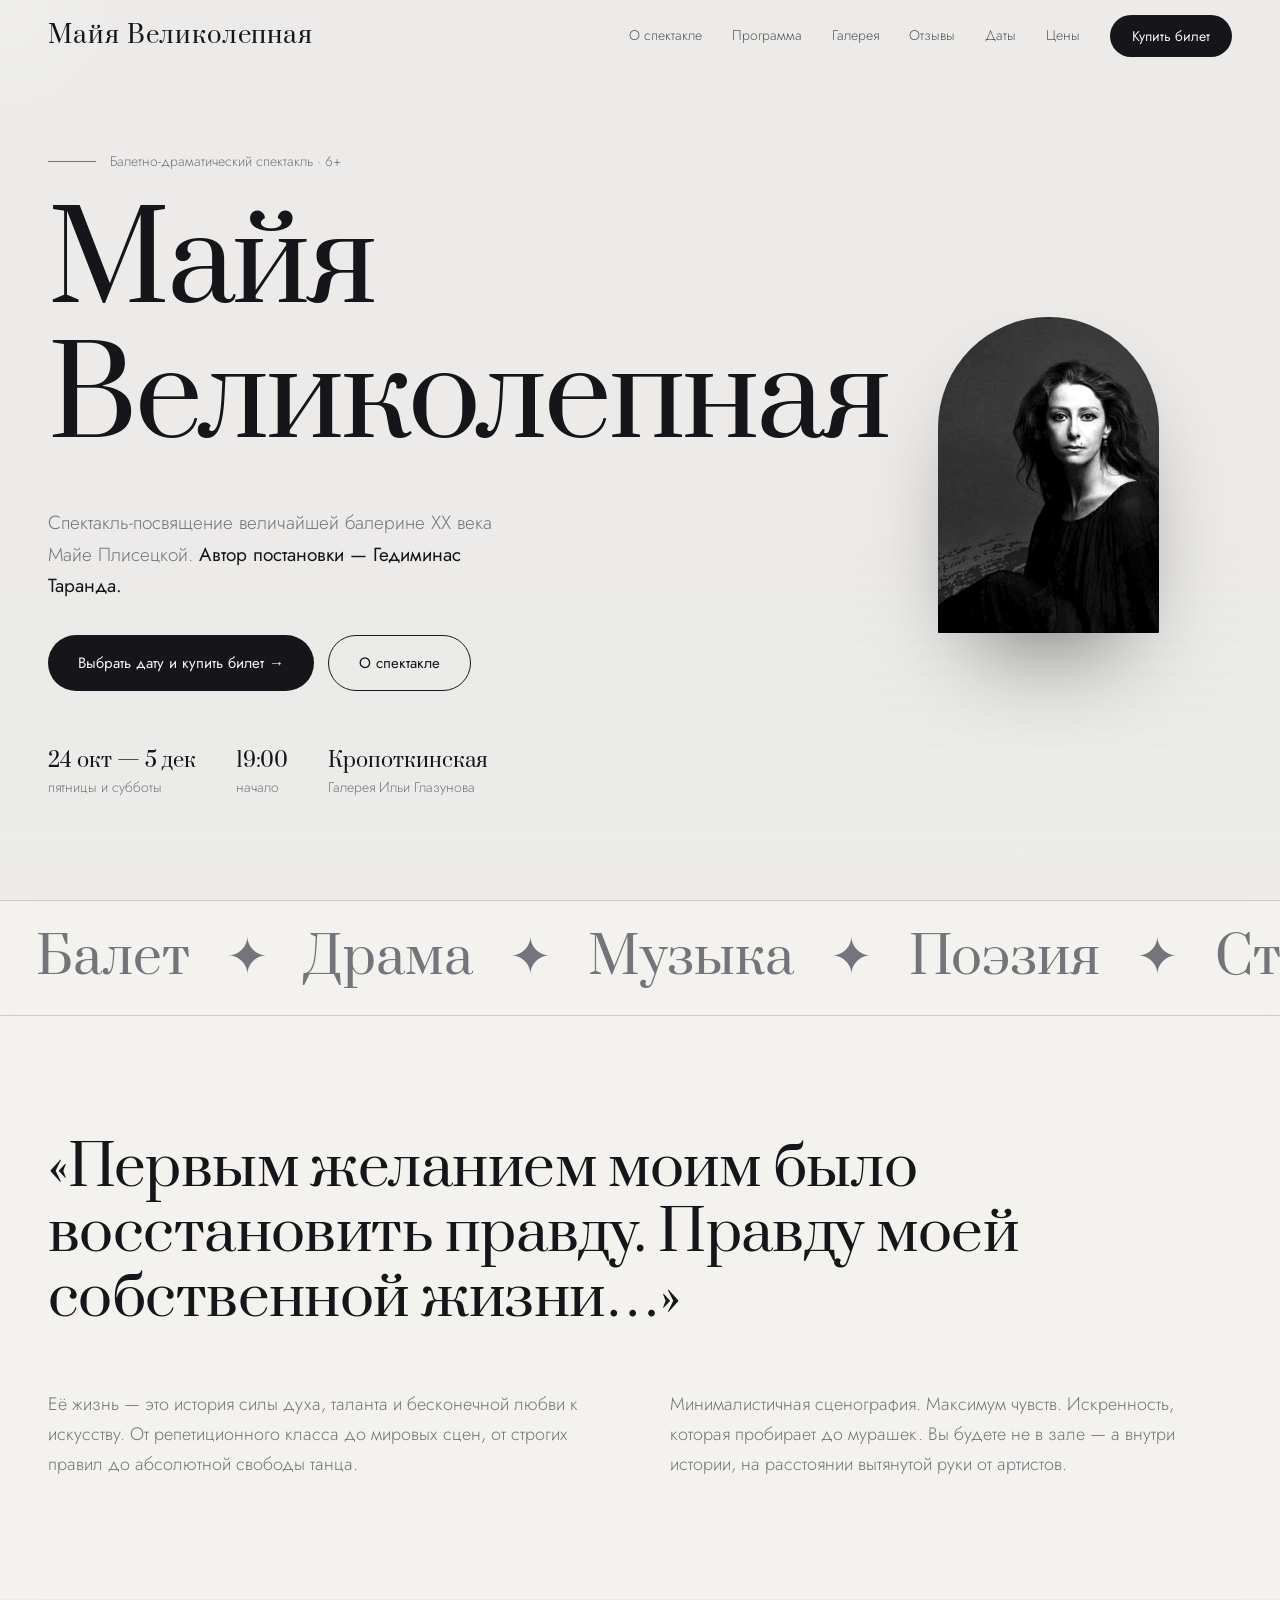
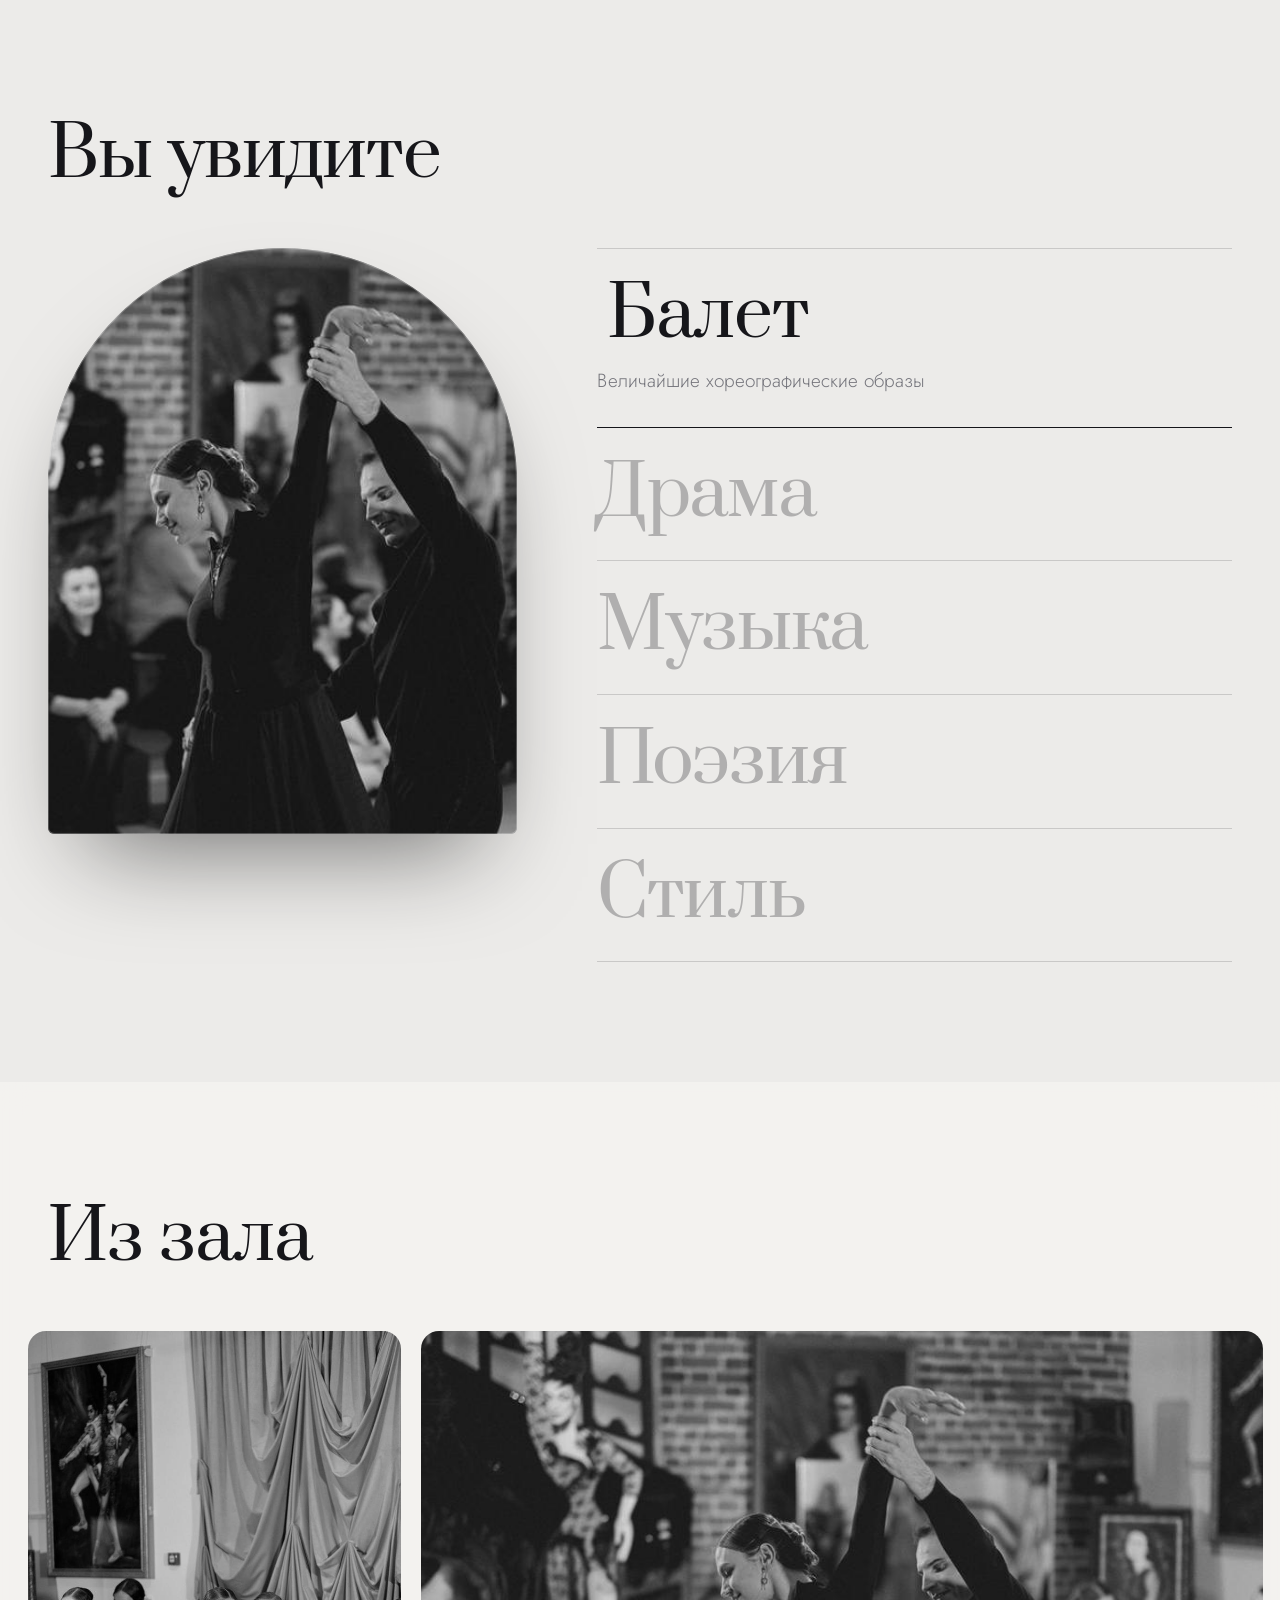
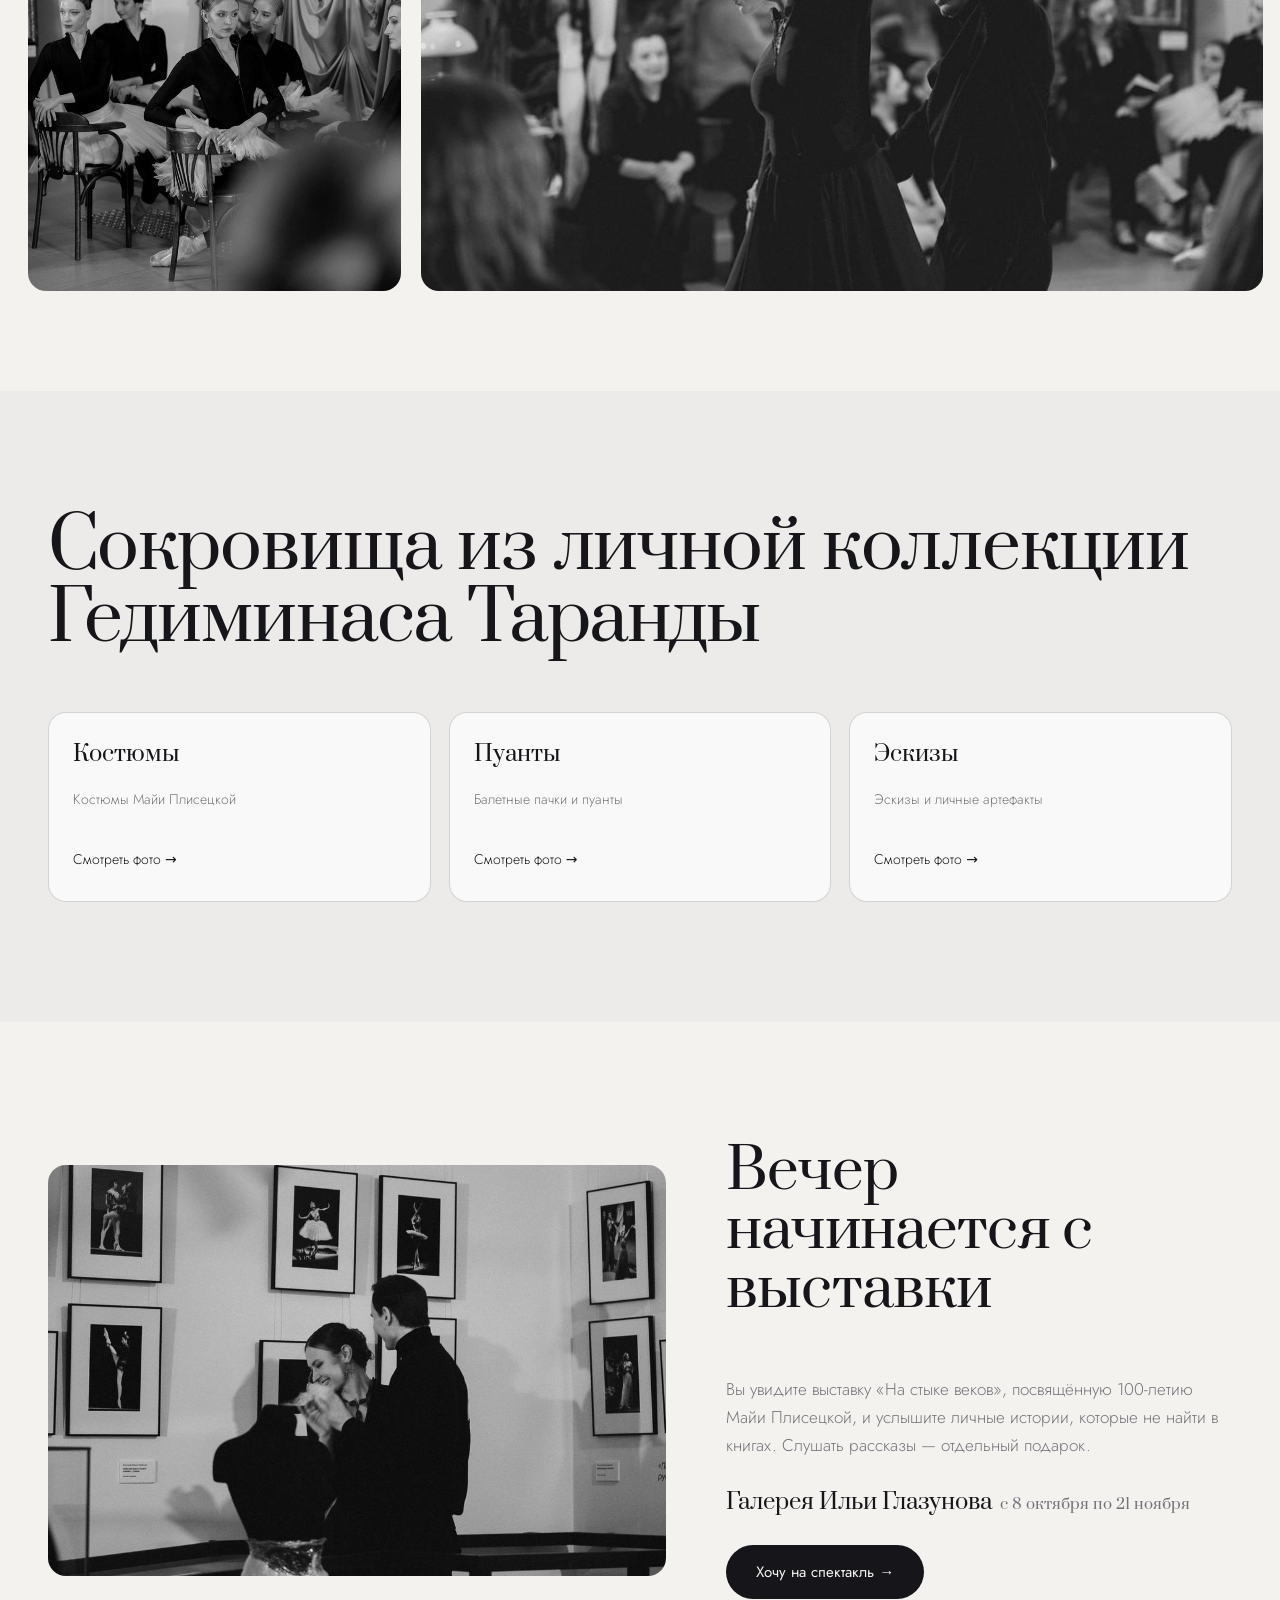
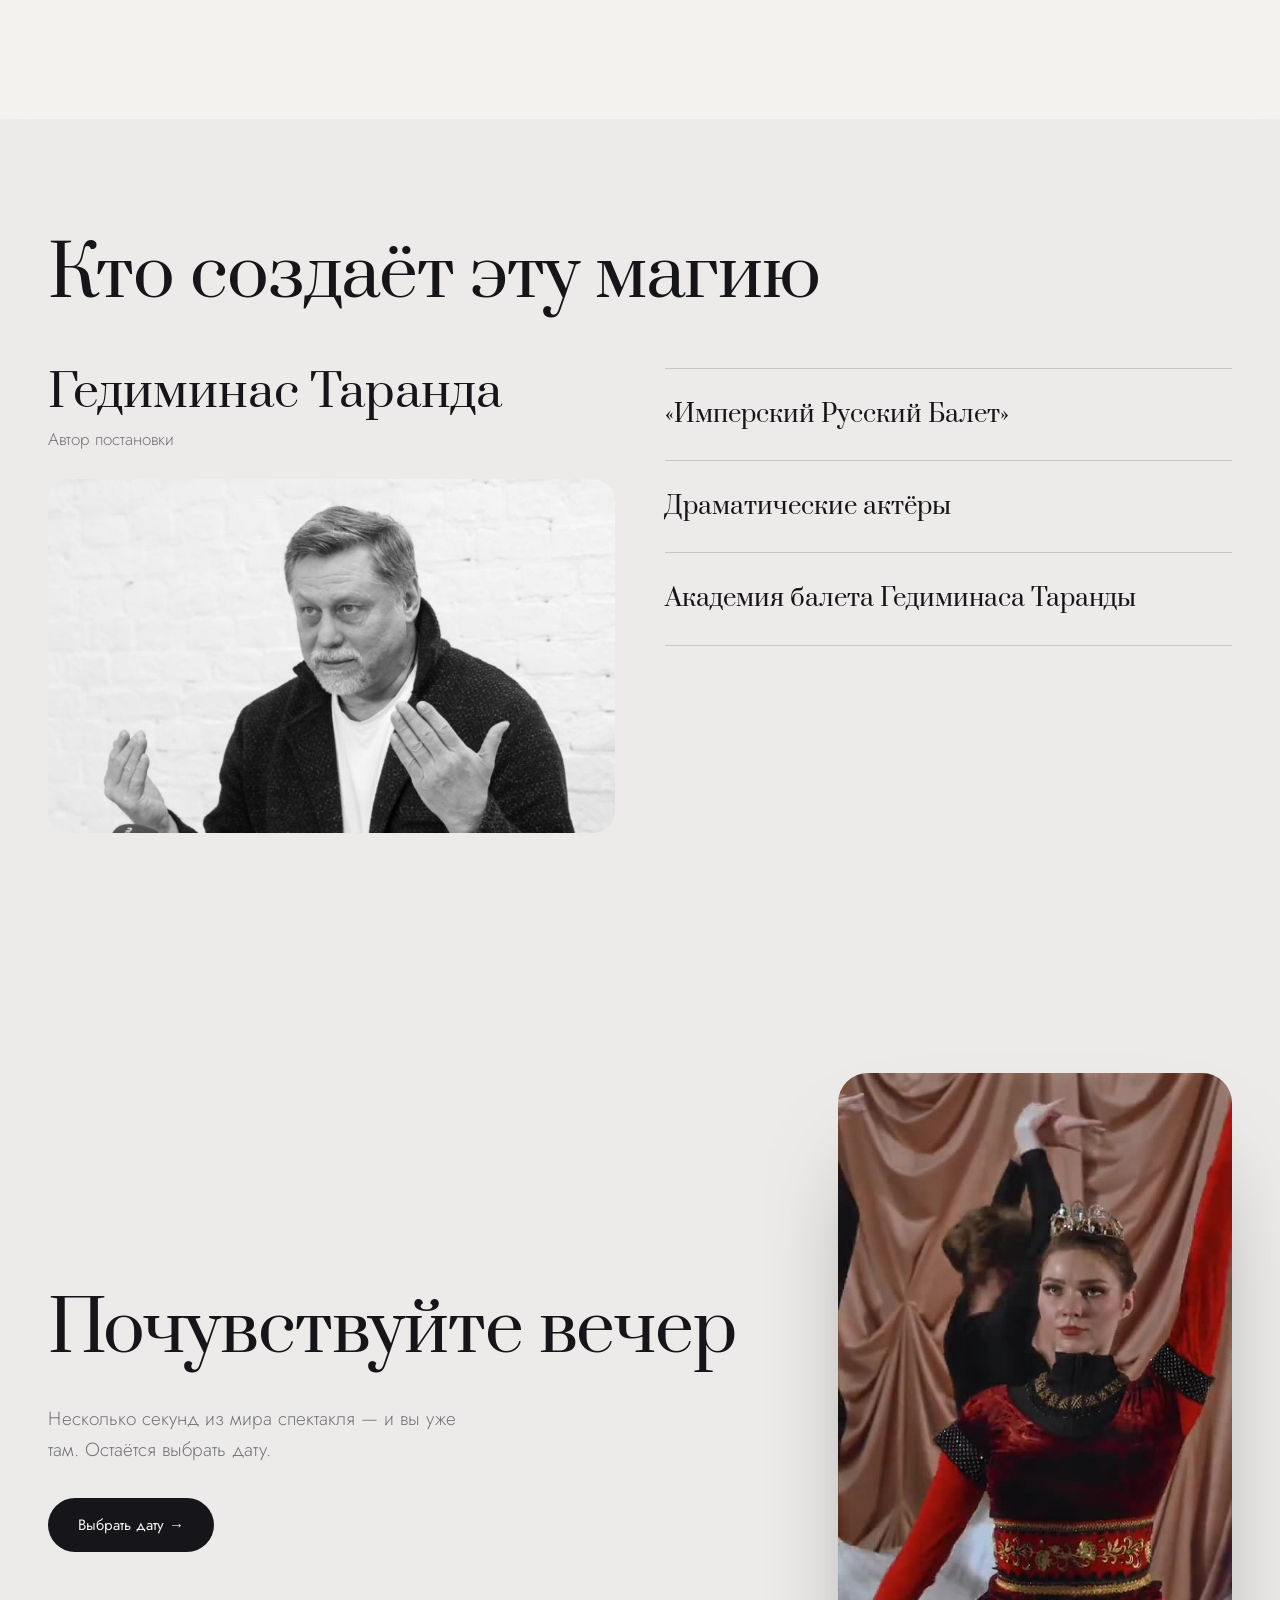
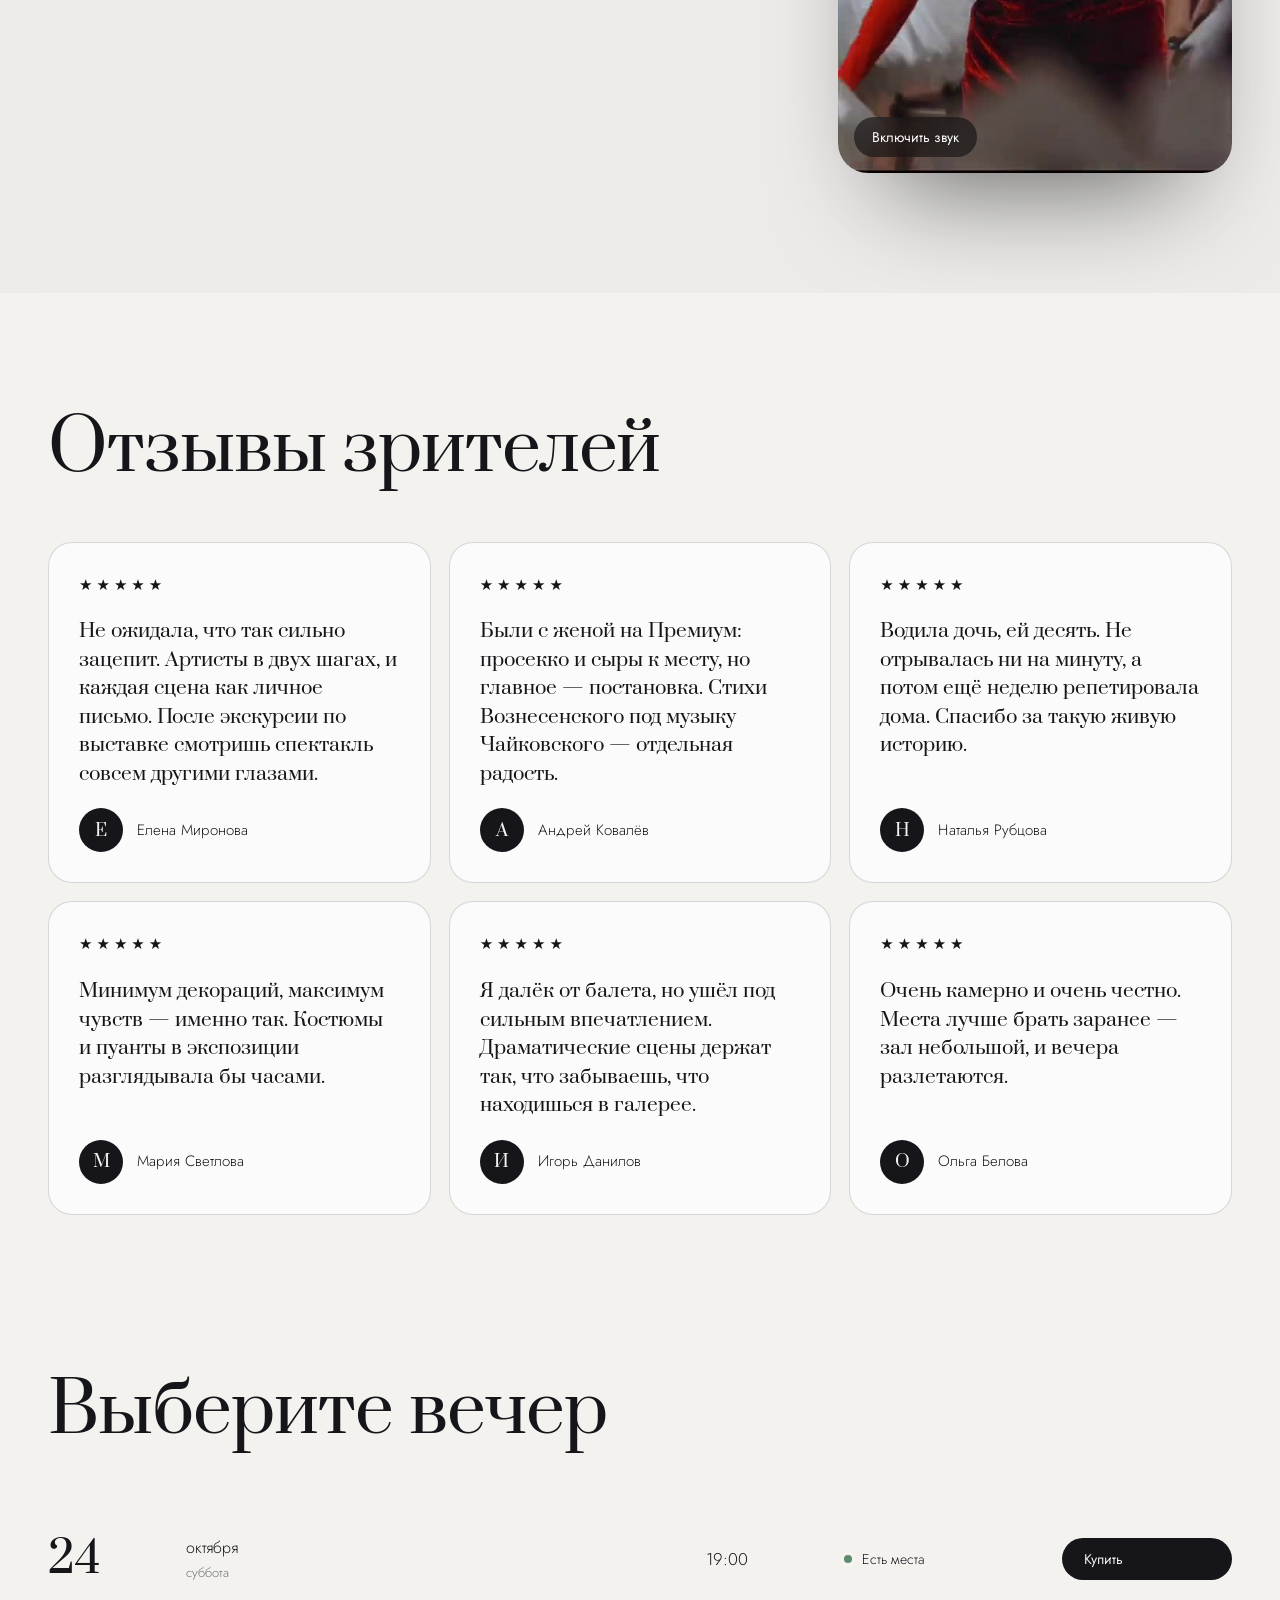
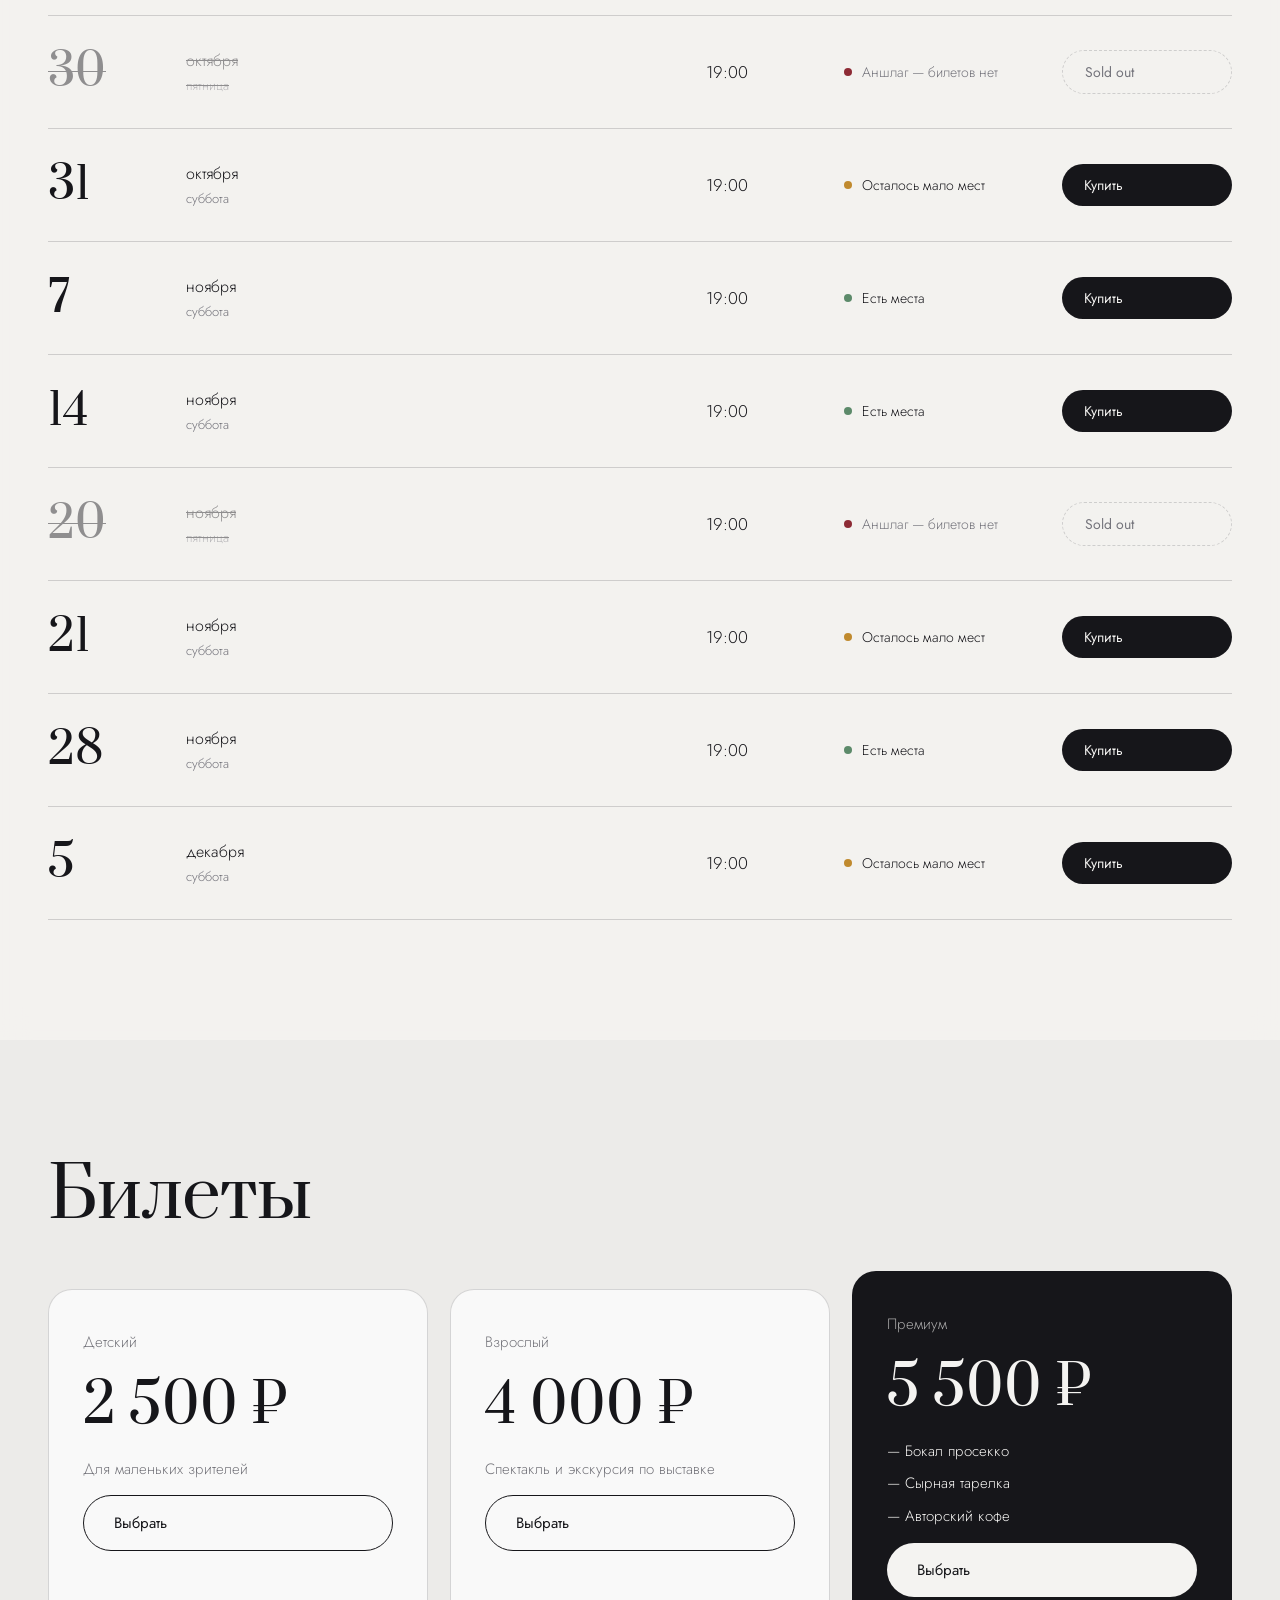
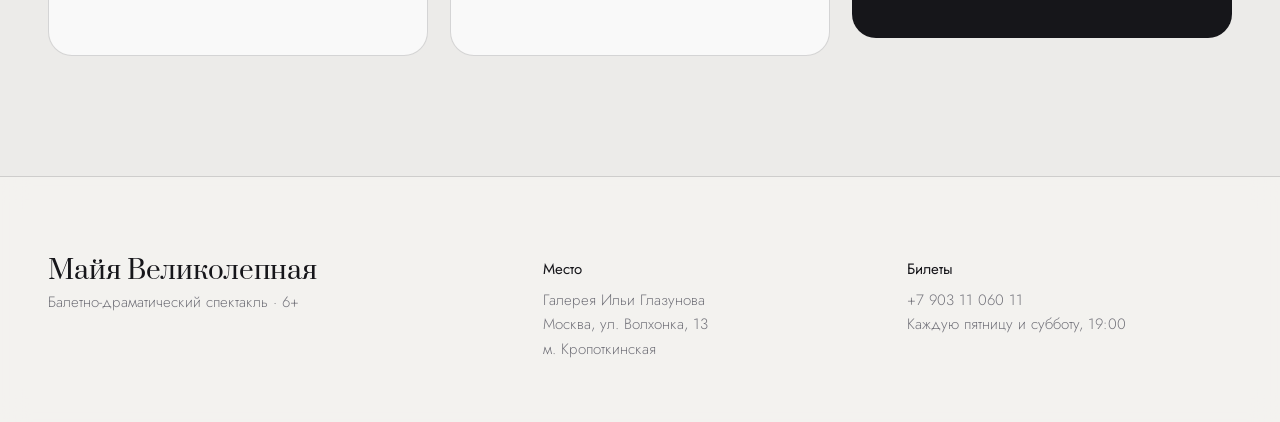
==== index.html @ 027db026 "Initial commit: Maya site Co-Authored-By: Claude Sonnet 5.5 <noreply@anthropic.com> Claude-Session: " ====
<!DOCTYPE html>
<html lang="ru"><head><meta charset="utf-8">
<meta name="viewport" content="width=device-width, initial-scale=1, viewport-fit=cover">
<meta name="description" content="Спектакль-посвящение Майе Плисецкой. Автор постановки Гедиминас Таранда. Галерея Ильи Глазунова, Волхонка, 13. Билеты от 2500 ₽.">
<meta property="og:title" content="Майя Великолепная — балетно-драматический спектакль в Москве">
<meta property="og:description" content="Спектакль-посвящение Майе Плисецкой. Галерея Ильи Глазунова. Билеты от 2500 ₽.">
<meta property="og:type" content="website">
<title>Майя Великолепная — балетно-драматический спектакль</title>
<link rel="preconnect" href="https://fonts.googleapis.com"><link rel="preconnect" href="https://fonts.gstatic.com" crossorigin>
<link href="https://fonts.googleapis.com/css2?family=Prata&family=Jost:wght@300;400;500&display=swap" rel="stylesheet">
<style>
:root{--bg:#ecebe9;--pane:rgba(244,243,241,.82);--ink:#16161a;--mut:#74747b;--line:rgba(22,22,26,.16);--card:rgba(255,255,255,.7);--inv:#16161a;--invt:#f4f3f1;--red:#8d2b35;box-sizing:border-box;padding-top:env(safe-area-inset-top,0px);padding-bottom:env(safe-area-inset-bottom,0px)}
@media(prefers-color-scheme:dark){:root:not([data-theme="light"]){--bg:#1a1a1d;--pane:rgba(28,28,31,.82);--ink:#efeeec;--mut:#9a9aa2;--line:rgba(239,238,236,.18);--card:rgba(255,255,255,.05);--inv:#efeeec;--invt:#16161a}}
:root[data-theme="dark"]{--bg:#1a1a1d;--pane:rgba(28,28,31,.82);--ink:#efeeec;--mut:#9a9aa2;--line:rgba(239,238,236,.18);--card:rgba(255,255,255,.05);--inv:#efeeec;--invt:#16161a}
html{scroll-behavior:smooth;scroll-padding-top:calc(72px + env(safe-area-inset-top,0px));background:var(--bg)}
*{box-sizing:border-box;margin:0}
body{background:transparent;color:var(--ink);font:300 17px/1.65 Jost,system-ui,sans-serif;overflow-x:hidden;-webkit-font-smoothing:antialiased}
h1,h2,h3,.serif{font-family:Prata,Georgia,serif;font-weight:400;line-height:1.05}
img{display:block;max-width:100%}
#bg{position:absolute;inset:0;width:100%;height:100%;object-fit:cover;z-index:-1;filter:grayscale(1) contrast(.9);opacity:.3}
#hero:after{content:"";position:absolute;inset:0;z-index:-1;background:linear-gradient(to bottom,transparent 60%,var(--bg))}
.treas .ph{cursor:pointer;transition:.4s}.treas .ph:hover{background:var(--inv);color:var(--invt);transform:translateY(-6px)}.treas .ph:hover p,.treas .ph:hover span{color:inherit}.treas .ph span{font-size:14px;color:var(--ink);margin-top:14px;display:block}
#lb{position:fixed;inset:0;z-index:120;display:none;align-items:center;justify-content:center;background:rgba(10,10,12,.82);backdrop-filter:blur(12px);-webkit-backdrop-filter:blur(12px);padding:20px;cursor:zoom-out}#lb.on{display:flex}#lb img{max-height:90vh;max-width:100%;border-radius:16px;animation:pop .5s cubic-bezier(.2,.9,.2,1)}
.team{display:grid;grid-template-columns:1fr 1fr;gap:50px;align-items:start}
.gm .n{font:400 clamp(30px,3.6vw,50px)/1.1 Prata,serif;display:block;margin-bottom:6px}.gm .r{color:var(--mut)}.gm img{width:100%;border-radius:22px;filter:grayscale(1);margin-top:26px;aspect-ratio:16/10;object-fit:cover}
.lst div{padding:30px 0;border-bottom:1px solid var(--line);font:400 24px/1.3 Prata,serif}.lst div:first-child{border-top:1px solid var(--line)}
.rvs{display:grid;grid-template-columns:repeat(3,1fr);gap:18px}
.rw{border:1px solid var(--line);border-radius:24px;padding:30px;background:var(--card);display:flex;flex-direction:column;gap:20px}
.rw .s{letter-spacing:4px;font-size:15px}.rw p{font:400 19px/1.5 Prata,serif}
.who{display:flex;gap:14px;align-items:center;margin-top:auto;font-size:15px}.who i{width:44px;height:44px;border-radius:50%;background:var(--inv);color:var(--invt);display:grid;place-items:center;font:400 17px Prata,serif;font-style:normal}.who small{display:block;color:var(--mut);font-size:13px}
.see{display:grid;grid-template-columns:.85fr 1.15fr;gap:80px;align-items:start}
.sp{position:sticky;top:110px}
.sa{position:relative;aspect-ratio:4/5;border-radius:999px 999px 26px 26px;overflow:hidden;box-shadow:0 50px 100px -40px rgba(0,0,0,.55)}
.sa:after{content:"";position:absolute;inset:0;box-shadow:inset 0 0 0 1px rgba(255,255,255,.25);border-radius:inherit;pointer-events:none}
.sa img{position:absolute;inset:0;width:100%;height:100%;object-fit:cover;filter:grayscale(1) contrast(1.05);opacity:0;transform:scale(1.14);transition:opacity 1.1s,transform 7s cubic-bezier(.2,.6,.2,1)}
.sa img.on{opacity:1;transform:scale(1)}
.act{border-top:1px solid var(--line);padding:30px 0;cursor:pointer;position:relative}.act:last-child{border-bottom:1px solid var(--line)}
.act .h{display:flex;justify-content:space-between;align-items:center;gap:20px}
.act h3{font-size:clamp(40px,5.4vw,80px);letter-spacing:-.02em;opacity:.28;transition:opacity .6s,transform .6s}
.act svg{flex:0 0 auto;width:40px;height:40px;stroke:currentColor;fill:none;stroke-width:1.1;opacity:.28;transition:.6s}
.act p{max-height:0;overflow:hidden;opacity:0;color:var(--mut);font-size:19px;max-width:440px;transition:max-height .7s,opacity .7s,margin .7s}
.act.on h3,.act.on svg{opacity:1}.act.on h3{transform:translateX(10px)}.act.on p{max-height:130px;opacity:1;margin-top:14px}
.act:after{content:"";position:absolute;left:0;bottom:-1px;height:1px;width:0;background:var(--ink)}
.act.on:after{animation:pg 5s linear forwards}@keyframes pg{to{width:100%}}
.vd{display:grid;grid-template-columns:1fr auto;gap:90px;align-items:center}
.vd p{color:var(--mut);font-size:19px;max-width:420px;margin:-20px 0 32px}
.vf{position:relative;height:min(78vh,700px);aspect-ratio:9/16;border-radius:30px;overflow:hidden;box-shadow:0 60px 110px -50px rgba(0,0,0,.6)}
.vf video{width:100%;height:100%;object-fit:cover;display:block}
.snd{position:absolute;left:16px;bottom:16px;border:0;border-radius:99px;padding:10px 18px;background:rgba(15,15,18,.6);color:#fff;font:400 14px Jost,sans-serif;backdrop-filter:blur(10px);-webkit-backdrop-filter:blur(10px);cursor:pointer}
.wrap{max-width:1240px;margin:auto;padding:0 28px}
section{padding:120px 0;position:relative}
.pane{background:var(--pane);backdrop-filter:blur(14px);-webkit-backdrop-filter:blur(14px)}
header{position:fixed;top:env(safe-area-inset-top,0px);left:0;right:0;z-index:50;transition:.4s}
header.s{background:var(--pane);backdrop-filter:blur(16px);-webkit-backdrop-filter:blur(16px);border-bottom:1px solid var(--line)}
header .wrap{display:flex;align-items:center;justify-content:space-between;height:72px}
.logo{white-space:nowrap;font-family:Prata,serif;font-size:24px;letter-spacing:.04em;text-decoration:none;color:var(--ink)}
nav{display:flex;gap:30px;align-items:center}nav a{color:var(--ink);text-decoration:none;font-size:14px;opacity:.7;transition:.3s}nav a:hover{opacity:1}
.btn{display:inline-flex;align-items:center;gap:12px;background:var(--inv);color:var(--invt);border:0;border-radius:99px;padding:16px 30px;font:400 15px Jost,sans-serif;cursor:pointer;text-decoration:none;transition:transform .25s,box-shadow .25s;position:relative;overflow:hidden}
.btn:hover{box-shadow:0 14px 40px -12px rgba(0,0,0,.5)}
.btn.o{background:transparent;color:var(--ink);border:1px solid var(--ink)}
.btn.sm{padding:11px 22px;font-size:14px}
.btn[disabled]{background:transparent;color:var(--mut);border:1px dashed var(--line);cursor:not-allowed;box-shadow:none}
#hero{overflow:hidden;isolation:isolate;min-height:100vh;display:flex;align-items:center;padding:130px 0 80px}
#hero .wrap{display:grid;grid-template-columns:1.25fr .75fr;gap:50px;align-items:center}
.eyebrow{font-size:14px;color:var(--mut);display:flex;gap:14px;align-items:center;margin-bottom:28px}.eyebrow i{width:48px;height:1px;background:var(--mut)}
h1{font-size:clamp(54px,9.4vw,148px);letter-spacing:-.025em}
h1 span{display:block;overflow:hidden;padding-bottom:.08em}h1 b{display:inline-block;font-weight:400;transform:translateY(110%);animation:up 1.2s cubic-bezier(.2,.8,.2,1) forwards}
@keyframes up{to{transform:none}}
.lead{max-width:470px;margin:34px 0;font-size:19px;color:var(--mut)}.lead strong{color:var(--ink);font-weight:400}
.cta{display:flex;gap:14px;flex-wrap:wrap}
.facts{display:flex;gap:40px;margin-top:56px;flex-wrap:wrap;font-size:14px;color:var(--mut)}.facts b{display:block;color:var(--ink);font:400 20px Prata,serif;margin-bottom:2px}
.arch{border-radius:999px 999px 6px 6px;overflow:hidden;aspect-ratio:3/4.3;position:relative;box-shadow:0 50px 100px -40px rgba(0,0,0,.55);transition:transform .2s;will-change:transform}
.arch img{width:100%;height:100%;object-fit:cover;filter:grayscale(1) contrast(1.05);object-position:50% 0;transform-origin:50% 0;animation:z 18s ease-in-out infinite alternate}
@keyframes z{to{transform:scale(1.05)}}
.tag{position:absolute;right:-14px;bottom:42px;background:var(--inv);color:var(--invt);padding:12px 20px;border-radius:99px;font-size:14px;transform:rotate(-4deg)}
.mq{overflow:hidden;border-block:1px solid var(--line);padding:22px 0;white-space:nowrap}
.mq div{display:inline-block;animation:m 38s linear infinite;font:400 clamp(28px,4vw,52px) Prata,serif;color:var(--mut)}
.mq span{margin:0 36px}@keyframes m{to{transform:translateX(-50%)}}
.q{font:400 clamp(30px,4.4vw,64px)/1.15 Prata,serif;max-width:1000px;letter-spacing:-.01em}
.two{display:grid;grid-template-columns:1fr 1fr;gap:60px;margin-top:60px;align-items:start}
.two p{color:var(--mut);font-size:18px}
h2{font-size:clamp(38px,5.4vw,78px);letter-spacing:-.015em;margin-bottom:56px}
.rail{display:flex;gap:20px;overflow-x:auto;padding:0 28px 30px;scroll-snap-type:x mandatory;scrollbar-width:none}.rail::-webkit-scrollbar{display:none}
.rail figure{flex:0 0 auto;height:min(64vh,560px);scroll-snap-align:center;border-radius:18px;overflow:hidden;position:relative}
.rail img{height:100%;width:auto;filter:grayscale(1);transition:filter .7s,transform 1.2s}.rail figure:hover img{filter:none;transform:scale(1.04)}
.treas{display:grid;grid-template-columns:repeat(3,1fr);gap:18px}
.treas div{border:1px solid var(--line);border-radius:18px;padding:30px 24px;background:var(--card);min-height:190px;display:flex;flex-direction:column;justify-content:space-between}
.treas h3{font-size:22px}.treas p{font-size:14px;color:var(--mut)}
.ex{display:grid;grid-template-columns:1.1fr .9fr;gap:60px;align-items:center}
.ex img{border-radius:18px;filter:grayscale(1);width:100%}
.ex .big{display:flex;gap:8px;align-items:baseline;margin:28px 0;font:400 22px Prata,serif}
.row{display:grid;grid-template-columns:120px 1fr 120px 200px 170px;gap:18px;align-items:center;padding:26px 0;border-bottom:1px solid var(--line);transition:padding .35s,background .35s}
.row:hover{padding-left:18px;background:var(--card)}
.row .d{font:400 44px Prata,serif}.row .w{font-size:16px}.row .w small{display:block;color:var(--mut);font-size:13px}
.st{font-size:14px;display:flex;align-items:center;gap:10px}.st:before{content:"";width:8px;height:8px;border-radius:50%;background:#5c8a6a}
.st.low:before{background:#c08a2e}.st.out{color:var(--mut)}.st.out:before{background:var(--red)}
.row.out .d,.row.out .w{opacity:.45;text-decoration:line-through;text-decoration-thickness:1px}
.pr{display:grid;grid-template-columns:repeat(3,1fr);gap:22px}
.pc{border:1px solid var(--line);border-radius:24px;padding:40px 34px;background:var(--card);display:flex;flex-direction:column;gap:14px}
.pc.pm{background:var(--inv);color:var(--invt);transform:translateY(-18px)}.pc.pm .m{color:inherit;opacity:.65}
.pc .p{font:400 54px Prata,serif}.pc .m{color:var(--mut);font-size:15px}.pc ul{list-style:none;padding:0;font-size:15px;display:grid;gap:8px}
.pc li:before{content:"— "}
footer{padding:80px 0 60px;border-top:1px solid var(--line);font-size:15px;color:var(--mut)}footer .wrap{display:grid;grid-template-columns:1.4fr 1fr 1fr;gap:40px}footer b{color:var(--ink);font-weight:400;display:block;margin-bottom:6px}
.bar{display:none}
#modal{position:fixed;inset:0;z-index:100;display:none;align-items:center;justify-content:center;background:rgba(10,10,12,.55);backdrop-filter:blur(10px);-webkit-backdrop-filter:blur(10px);padding:16px}
#modal.on{display:flex}
.box{background:var(--bg);color:var(--ink);border-radius:26px;width:min(560px,100%);max-height:92vh;overflow:auto;padding:34px;animation:pop .45s cubic-bezier(.2,.9,.2,1)}
@keyframes pop{from{transform:translateY(40px) scale(.97);opacity:0}}
.box h3{font-size:30px;margin-bottom:6px}.box .sub{color:var(--mut);font-size:15px;margin-bottom:22px}
.box select,.box input{width:100%;padding:14px 16px;border-radius:12px;border:1px solid var(--line);background:var(--card);color:var(--ink);font:300 16px Jost,sans-serif;margin-bottom:12px}
.tk{display:flex;align-items:center;justify-content:space-between;padding:14px 0;border-bottom:1px solid var(--line);gap:10px}.tk small{display:block;color:var(--mut);font-size:13px}
.ct{display:flex;align-items:center;gap:14px}.ct button{width:34px;height:34px;border-radius:50%;border:1px solid var(--ink);background:none;color:var(--ink);font-size:18px;cursor:pointer}
.tot{display:flex;justify-content:space-between;align-items:baseline;margin:20px 0}.tot b{font:400 34px Prata,serif}
.x{float:right;background:none;border:0;color:var(--ink);font-size:28px;cursor:pointer}
#cur{position:fixed;width:300px;height:300px;margin:-150px;border-radius:50%;background:radial-gradient(circle,rgba(255,255,255,.22),transparent 65%);pointer-events:none;z-index:-1;left:0;top:0}
.rv{opacity:0;transform:translateY(34px);transition:1s cubic-bezier(.2,.8,.2,1)}.rv.in{opacity:1;transform:none}
@media(max-width:900px){.logo{font-size:17px}.vd{grid-template-columns:1fr;gap:34px}.vf{height:auto;width:min(100%,340px);margin:auto}nav a{display:none}section{padding:80px 0}#hero .wrap,.two,.ex,footer .wrap,.pr{grid-template-columns:1fr}.treas,.team,.rvs,.see{grid-template-columns:1fr}.see{gap:34px}.sp{position:relative;top:0}.sa{aspect-ratio:1/1.05;max-width:420px;margin:0 auto}.act p{font-size:16px}
.row{grid-template-columns:80px 1fr auto;gap:10px}.row .t,.row .st{display:none}.row .d{font-size:34px}.pc.pm{transform:none}.arch{max-width:340px}.bar{display:flex;position:fixed;left:12px;right:12px;bottom:calc(12px + env(safe-area-inset-bottom,0px));z-index:40}.bar .btn{width:100%;justify-content:center}}
@media(prefers-reduced-motion:reduce){*{animation:none!important;transition:none!important}.rv{opacity:1;transform:none}h1 b{transform:none}}
</style></head><body>
<div id="cur"></div>
<header id="hd"><div class="wrap"><a class="logo" href="#top">Майя Великолепная</a><nav><a href="#about">О спектакле</a><a href="#see">Программа</a><a href="#gal">Галерея</a><a href="#rev">Отзывы</a><a href="#dates">Даты</a><a href="#price">Цены</a><button class="btn sm" data-buy>Купить билет</button></nav></div></header>

<main id="top">
<section id="hero"><video id="bg" src="assets/hero-video.mp4" muted loop playsinline autoplay preload="auto"></video><div class="wrap">
<div><div class="eyebrow"><i></i>Балетно-драматический спектакль · 6+</div>
<h1><span><b>Майя</b></span><span><b style="animation-delay:.15s">Великолепная</b></span></h1>
<p class="lead">Спектакль-посвящение величайшей балерине XX века Майе Плисецкой. <strong>Автор постановки — Гедиминас Таранда.</strong></p>
<div class="cta"><button class="btn" data-buy>Выбрать дату и купить билет →</button><a class="btn o" href="#about">О спектакле</a></div>
<div class="facts"><div><b>24 окт — 5 дек</b>пятницы и субботы</div><div><b>19:00</b>начало</div><div><b>Кропоткинская</b>Галерея Ильи Глазунова</div></div></div>
<div style="position:relative"><div class="arch" id="arch"><img src="assets/photo-01.jpg" alt="Майя Плисецкая"></div></div>
</div></section>

<div class="mq pane"><div><span>Балет</span>✦<span>Драма</span>✦<span>Музыка</span>✦<span>Поэзия</span>✦<span>Стиль</span>✦<span>Балет</span>✦<span>Драма</span>✦<span>Музыка</span>✦<span>Поэзия</span>✦<span>Стиль</span>✦<span>Балет</span>✦<span>Драма</span>✦<span>Музыка</span>✦<span>Поэзия</span>✦<span>Стиль</span>✦<span>Балет</span>✦<span>Драма</span>✦<span>Музыка</span>✦<span>Поэзия</span>✦<span>Стиль</span>✦</div></div>

<section id="about" class="pane"><div class="wrap">
<p class="q rv">«Первым желанием моим было восстановить правду. Правду моей собственной жизни…»</p>
<div class="two rv"><p>Её жизнь — это история силы духа, таланта и бесконечной любви к искусству. От репетиционного класса до мировых сцен, от строгих правил до абсолютной свободы танца.</p><p>Минималистичная сценография. Максимум чувств. Искренность, которая пробирает до мурашек. Вы будете не в зале — а внутри истории, на расстоянии вытянутой руки от артистов.</p></div></div></section>

<section id="see"><div class="wrap"><h2 class="rv">Вы увидите</h2>
<div class="see rv"><div class="sp"><div class="sa"><img class=on src="assets/photo-02.jpg" alt=""><img src="assets/photo-03.jpg" alt=""><img src="assets/photo-04.jpg" alt=""><img src="assets/photo-05.jpg" alt=""><img src="assets/photo-06.jpg" alt=""></div></div><div class="al"><div class="act on"><div class="h"><h3>Балет</h3></div><p>Величайшие хореографические образы</p></div><div class="act"><div class="h"><h3>Драма</h3></div><p>Театральные сцены из жизни Майи Плисецкой</p></div><div class="act"><div class="h"><h3>Музыка</h3></div><p>Шедевры Чайковского и Сен-Санса</p></div><div class="act"><div class="h"><h3>Поэзия</h3></div><p>Стихи Андрея Вознесенского</p></div><div class="act"><div class="h"><h3>Стиль</h3></div><p>От репетиционной формы до авангардных платьев Пьера Кардена</p></div></div></div></div></section>

<section id="gal" class="pane" style="padding-bottom:70px"><div class="wrap"><h2 class="rv">Из зала</h2></div>
<div class="rail">
<figure><img src="assets/photo-07.jpg" alt=""></figure><figure><img src="assets/photo-08.jpg" alt=""></figure><figure><img src="assets/photo-09.jpg" alt=""></figure><figure><img src="assets/photo-10.jpg" alt=""></figure><figure><img src="assets/photo-11.jpg" alt=""></figure><figure><img src="assets/photo-07.jpg" alt=""></figure><figure><img src="assets/photo-12.jpg" alt=""></figure></div></section>

<section><div class="wrap"><h2 class="rv">Сокровища из личной коллекции Гедиминаса Таранды</h2>
<div class="treas rv"><div class="ph" data-ph="c"><h3>Костюмы</h3><p>Костюмы Майи Плисецкой</p><span>Смотреть фото →</span></div><div class="ph" data-ph="p"><h3>Пуанты</h3><p>Балетные пачки и пуанты</p><span>Смотреть фото →</span></div><div class="ph" data-ph="e"><h3>Эскизы</h3><p>Эскизы и личные артефакты</p><span>Смотреть фото →</span></div></div></div></section>

<section class="pane"><div class="wrap ex"><img class="rv" src="assets/photo-13.jpg" alt="Выставка «На стыке веков»">
<div class="rv"><h2 style="font-size:clamp(34px,4.4vw,62px)">Вечер начинается с выставки</h2><p style="color:var(--mut)">Вы увидите выставку «На стыке веков», посвящённую 100-летию Майи Плисецкой, и услышите личные истории, которые не найти в книгах. Слушать рассказы — отдельный подарок.</p>
<div class="big">Галерея Ильи Глазунова<span style="font-size:15px;color:var(--mut)">с 8 октября по 21 ноября</span></div><button class="btn" data-buy>Хочу на спектакль →</button></div></div></section>

<section><div class="wrap"><h2 class="rv">Кто создаёт эту магию</h2>
<div class="team rv"><div class="gm"><span class="n">Гедиминас Таранда</span><span class="r">Автор постановки</span><img src="assets/photo-14.jpg" alt="Гедиминас Таранда"></div><div class="lst"><div>«Имперский Русский Балет»</div><div>Драматические актёры</div><div>Академия балета Гедиминаса Таранды</div></div></div></div></section>

<section id="vid"><div class="wrap vd"><div class="rv"><h2>Почувствуйте вечер</h2><p>Несколько секунд из мира спектакля — и вы уже там. Остаётся выбрать дату.</p><button class="btn" data-buy>Выбрать дату →</button></div><div class="vf rv"><video id="v2" src="assets/evening-video.mp4" poster="assets/photo-15.jpg" muted loop playsinline preload="metadata"></video><button class="snd" id="snd">Включить звук</button></div></div></section>
<section id="rev" class="pane" style="padding-bottom:40px"><div class="wrap"><h2 class="rv">Отзывы зрителей</h2><div class="rvs rv"><div class="rw"><span class="s">★★★★★</span><p>Не ожидала, что так сильно зацепит. Артисты в двух шагах, и каждая сцена как личное письмо. После экскурсии по выставке смотришь спектакль совсем другими глазами.</p><div class="who"><i>Е</i><div>Елена Миронова</div></div></div><div class="rw"><span class="s">★★★★★</span><p>Были с женой на Премиум: просекко и сыры к месту, но главное — постановка. Стихи Вознесенского под музыку Чайковского — отдельная радость.</p><div class="who"><i>А</i><div>Андрей Ковалёв</div></div></div><div class="rw"><span class="s">★★★★★</span><p>Водила дочь, ей десять. Не отрывалась ни на минуту, а потом ещё неделю репетировала дома. Спасибо за такую живую историю.</p><div class="who"><i>Н</i><div>Наталья Рубцова</div></div></div><div class="rw"><span class="s">★★★★★</span><p>Минимум декораций, максимум чувств — именно так. Костюмы и пуанты в экспозиции разглядывала бы часами.</p><div class="who"><i>М</i><div>Мария Светлова</div></div></div><div class="rw"><span class="s">★★★★★</span><p>Я далёк от балета, но ушёл под сильным впечатлением. Драматические сцены держат так, что забываешь, что находишься в галерее.</p><div class="who"><i>И</i><div>Игорь Данилов</div></div></div><div class="rw"><span class="s">★★★★★</span><p>Очень камерно и очень честно. Места лучше брать заранее — зал небольшой, и вечера разлетаются.</p><div class="who"><i>О</i><div>Ольга Белова</div></div></div></div></div></section>
<section id="dates" class="pane"><div class="wrap"><h2 class="rv">Выберите вечер</h2><div id="rows"></div></div></section>

<section id="price"><div class="wrap"><h2 class="rv">Билеты</h2>
<div class="pr rv">
<div class="pc"><span class="m">Детский</span><span class="p">2 500 ₽</span><span class="m">Для маленьких зрителей</span><button class="btn o" data-buy>Выбрать</button></div>
<div class="pc"><span class="m">Взрослый</span><span class="p">4 000 ₽</span><span class="m">Спектакль и экскурсия по выставке</span><button class="btn o" data-buy>Выбрать</button></div>
<div class="pc pm"><span class="m">Премиум</span><span class="p">5 500 ₽</span><ul><li>Бокал просекко</li><li>Сырная тарелка</li><li>Авторский кофе</li></ul><button class="btn" style="background:var(--invt);color:var(--inv)" data-buy>Выбрать</button></div></div></div></section>
</main>

<footer class="pane"><div class="wrap"><div><b class="serif" style="font-size:26px">Майя Великолепная</b>Балетно-драматический спектакль · 6+</div><div><b>Место</b>Галерея Ильи Глазунова<br>Москва, ул. Волхонка, 13<br>м. Кропоткинская</div><div><b>Билеты</b>+7 903 11 060 11<br>Каждую пятницу и субботу, 19:00</div></div></footer>
<div class="bar"><button class="btn" data-buy>Купить билет</button></div>

<div id="modal"><div class="box"><button class="x" id="cl">×</button><div id="f1"><h3>Ваш вечер</h3><p class="sub">Галерея Ильи Глазунова · начало в 19:00</p>
<select id="sel"></select><div id="tks"></div><div class="tot"><span>Итого</span><b id="tot">0 ₽</b></div>
<input id="nm" placeholder="Имя"><input id="ph" type="tel" placeholder="Телефон"><button class="btn" id="go" style="width:100%;justify-content:center">Оформить заказ</button></div>
<div id="f2" style="display:none"><h3>Заявка принята</h3><p class="sub" id="ok"></p><button class="btn o" id="cl2">Закрыть</button></div></div></div>

<div id="lb"><img id="lbi" alt=""></div>
<script>
const $=s=>document.querySelector(s),M=['января','февраля','марта','апреля','мая','июня','июля','августа','сентября','октября','ноября','декабря'],W=['воскресенье','понедельник','вторник','среда','четверг','пятница','суббота'];
const D=[[9,'out'],[10,'low'],[16,'out'],[17,''],[24,''],[31,'low'],[37,''],[44,''],[51,'']].map(([n,s])=>{const d=new Date(2026,9,n<=21?n:n-21+31>31?n:n);return{n,s}});
const days=[];[['2026-10-24',''],['2026-10-30','out'],['2026-10-31','low'],['2026-11-07',''],['2026-11-14',''],['2026-11-20','out'],['2026-11-21','low'],['2026-11-28',''],['2026-12-05','low']].forEach(([iso,s])=>{const d=new Date(iso+'T19:00:00');days.push({iso,s,d})});
const lab=d=>d.getDate()+' '+M[d.getMonth()];
$('#rows').innerHTML=days.map((x,i)=>`<div class="row rv ${x.s}"><div class="d">${x.d.getDate()}</div><div class="w">${M[x.d.getMonth()]}<small>${W[x.d.getDay()]}</small></div><div class="t">19:00</div><div class="st ${x.s}">${x.s=='out'?'Аншлаг — билетов нет':x.s=='low'?'Осталось мало мест':'Есть места'}</div>${x.s=='out'?'<button class="btn sm" disabled>Sold out</button>':`<button class="btn sm" data-buy data-i="${i}">Купить</button>`}</div>`).join('');
$('#sel').innerHTML=days.map((x,i)=>`<option value="${i}" ${x.s=='out'?'disabled':''}>${lab(x.d)}, ${W[x.d.getDay()]}, 19:00${x.s=='out'?' — sold out':''}</option>`).join('');
const T=[['Детский','Для маленьких зрителей',2500],['Взрослый','Спектакль и экскурсия',4000],['Премиум','Просекко, сырная тарелка, авторский кофе',5500]],q=[0,0,0];
function calc(){$('#tot').textContent=T.reduce((s,t,i)=>s+t[2]*q[i],0).toLocaleString('ru-RU').replace(/\u00a0/g,' ')+' ₽'}
$('#tks').innerHTML=T.map((t,i)=>`<div class="tk"><div>${t[0]} · ${t[2].toLocaleString('ru-RU')} ₽<small>${t[1]}</small></div><div class="ct"><button data-m="${i}">−</button><span id="q${i}">0</span><button data-p="${i}">+</button></div></div>`).join('');
$('#tks').onclick=e=>{const m=e.target.dataset.m,p=e.target.dataset.p,i=m??p;if(i==null)return;q[i]=Math.max(0,Math.min(10,q[i]+(p!=null?1:-1)));$('#q'+i).textContent=q[i];calc()};
const open=i=>{$('#f1').style.display='';$('#f2').style.display='none';if(i!=null)$('#sel').value=i;else if(days[$('#sel').value].s=='out')$('#sel').value=days.findIndex(x=>x.s!='out');if(!q.some(Boolean)){q[1]=1;$('#q1').textContent=1;calc()}$('#modal').classList.add('on')};
document.addEventListener('click',e=>{const b=e.target.closest('[data-buy]');if(b){e.preventDefault();open(b.dataset.i)}});
const cl=()=>$('#modal').classList.remove('on');$('#cl').onclick=cl;$('#cl2').onclick=cl;$('#modal').onclick=e=>{if(e.target.id=='modal')cl()};
$('#go').onclick=()=>{if(!$('#nm').value||!$('#ph').value){$('#nm').focus();return}const x=days[$('#sel').value];$('#ok').textContent=`${$('#nm').value}, мы забронировали места на ${lab(x.d)} в 19:00. Сумма: ${$('#tot').textContent}. Менеджер свяжется с вами по телефону.`;$('#f1').style.display='none';$('#f2').style.display=''};
const io=new IntersectionObserver(e=>e.forEach(x=>{if(x.isIntersecting){x.target.classList.add('in');io.unobserve(x.target)}}),{threshold:.12});document.querySelectorAll('.rv').forEach(el=>io.observe(el));
addEventListener('scroll',()=>$('#hd').classList.toggle('s',scrollY>40),{passive:true});
const v=$('#bg');v.playbackRate=.8;v.play().catch(()=>{});addEventListener('pointerdown',()=>v.play().catch(()=>{}),{once:true});
const a=$('#arch');addEventListener('pointermove',e=>{$('#cur').style.transform=`translate(${e.clientX}px,${e.clientY}px)`;const r=a.getBoundingClientRect(),x=(e.clientX-r.left)/r.width-.5,y=(e.clientY-r.top)/r.height-.5;if(Math.abs(x)<1.5&&Math.abs(y)<1.5)a.style.transform=`perspective(900px) rotateY(${x*8}deg) rotateX(${-y*8}deg)`});
const P={c:'assets/photo-16.jpg',p:'assets/photo-17.jpg',e:'assets/photo-18.jpg'};
document.querySelectorAll('[data-ph]').forEach(el=>el.onclick=()=>{$('#lbi').src=P[el.dataset.ph];$('#lb').classList.add('on')});
$('#lb').onclick=()=>$('#lb').classList.remove('on');addEventListener('keydown',e=>{if(e.key=='Escape'){$('#lb').classList.remove('on');cl()}});
const acts=[...document.querySelectorAll('.act')],sim=[...document.querySelectorAll('.sa img')];let ai=0,at;
function setA(i){ai=i;acts.forEach((a,k)=>a.classList.toggle('on',k==i));sim.forEach((m,k)=>m.classList.toggle('on',k==i));clearInterval(at);at=setInterval(()=>setA((ai+1)%acts.length),5000)}
acts.forEach((a,k)=>{a.onmouseenter=()=>{if(k!=ai)setA(k)};a.onclick=()=>{if(k!=ai)setA(k)}});setA(0);
const v2=$('#v2'),sb=$('#snd');
new IntersectionObserver(e=>e.forEach(x=>x.isIntersecting?v2.play().catch(()=>{}):v2.pause()),{threshold:.35}).observe(v2);
sb.onclick=()=>{v2.muted=!v2.muted;sb.textContent=v2.muted?'Включить звук':'Выключить звук';v2.play().catch(()=>{})};
</script></body></html>
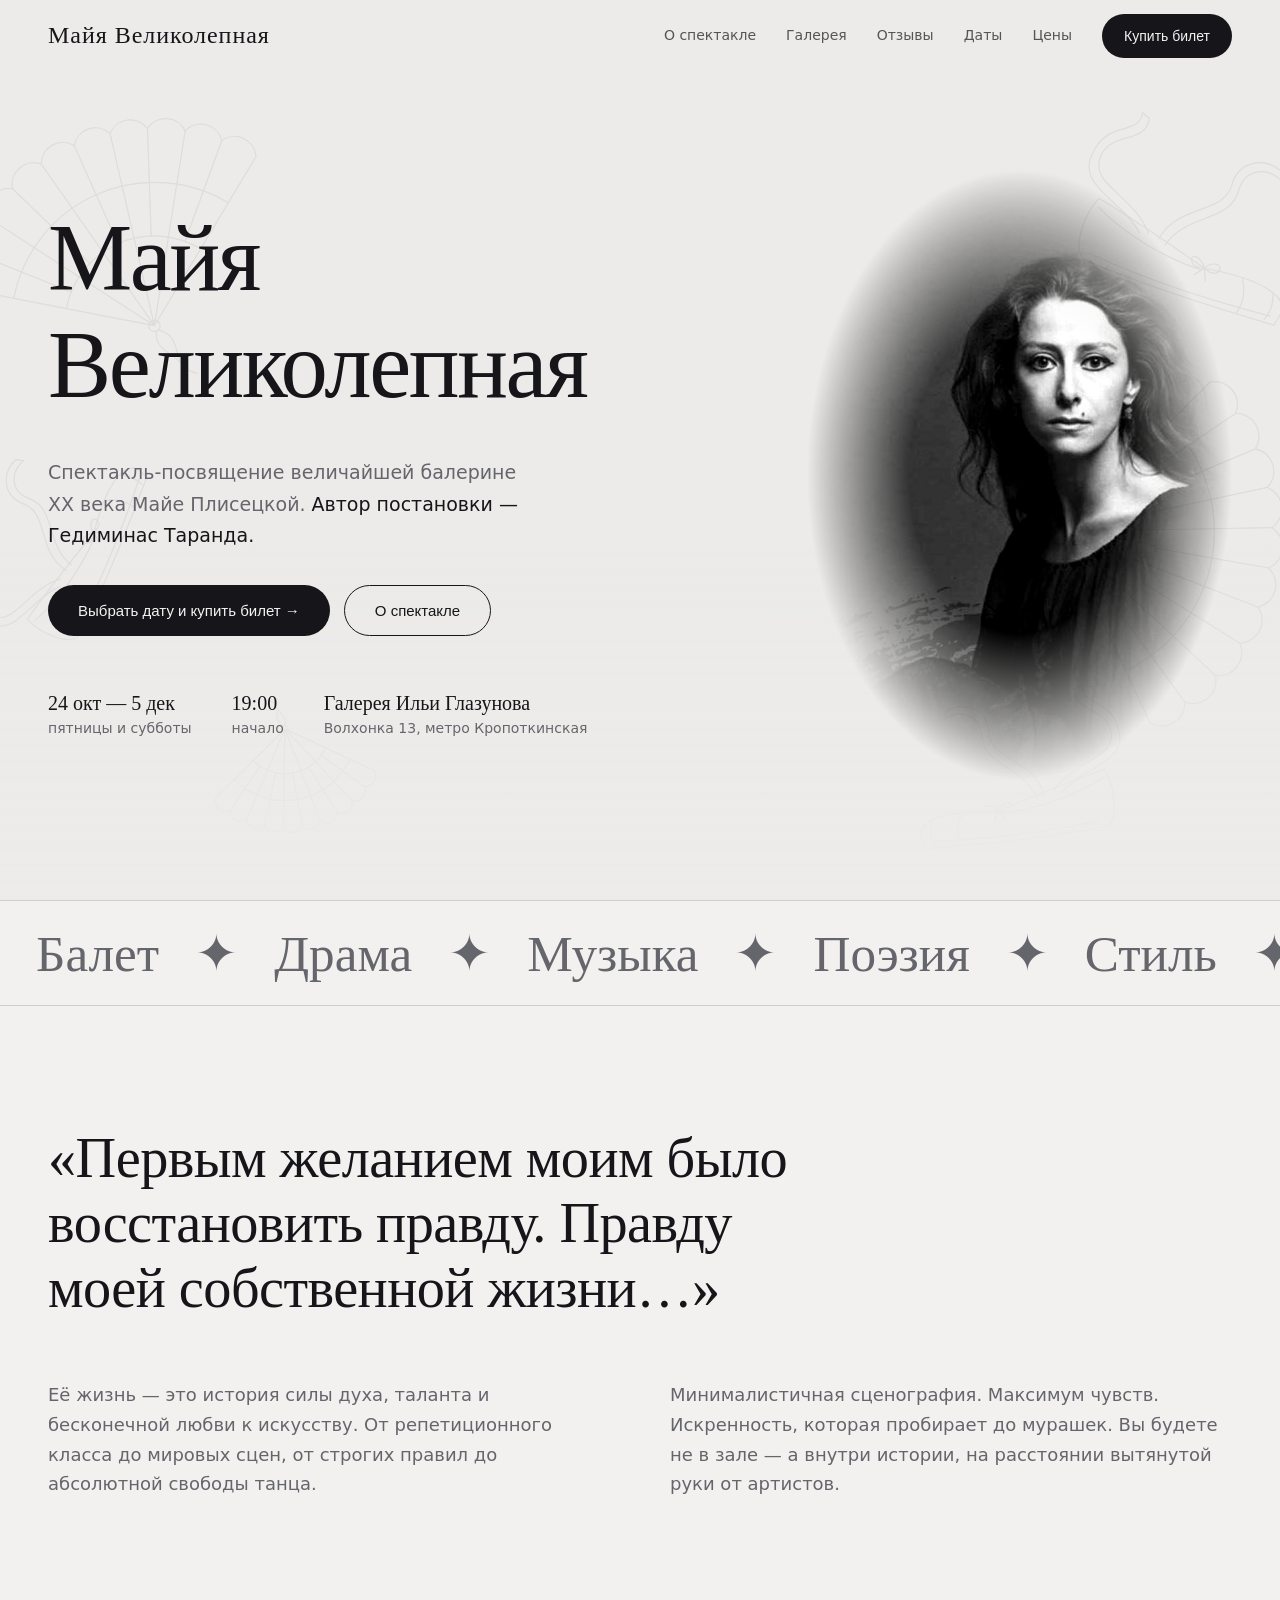
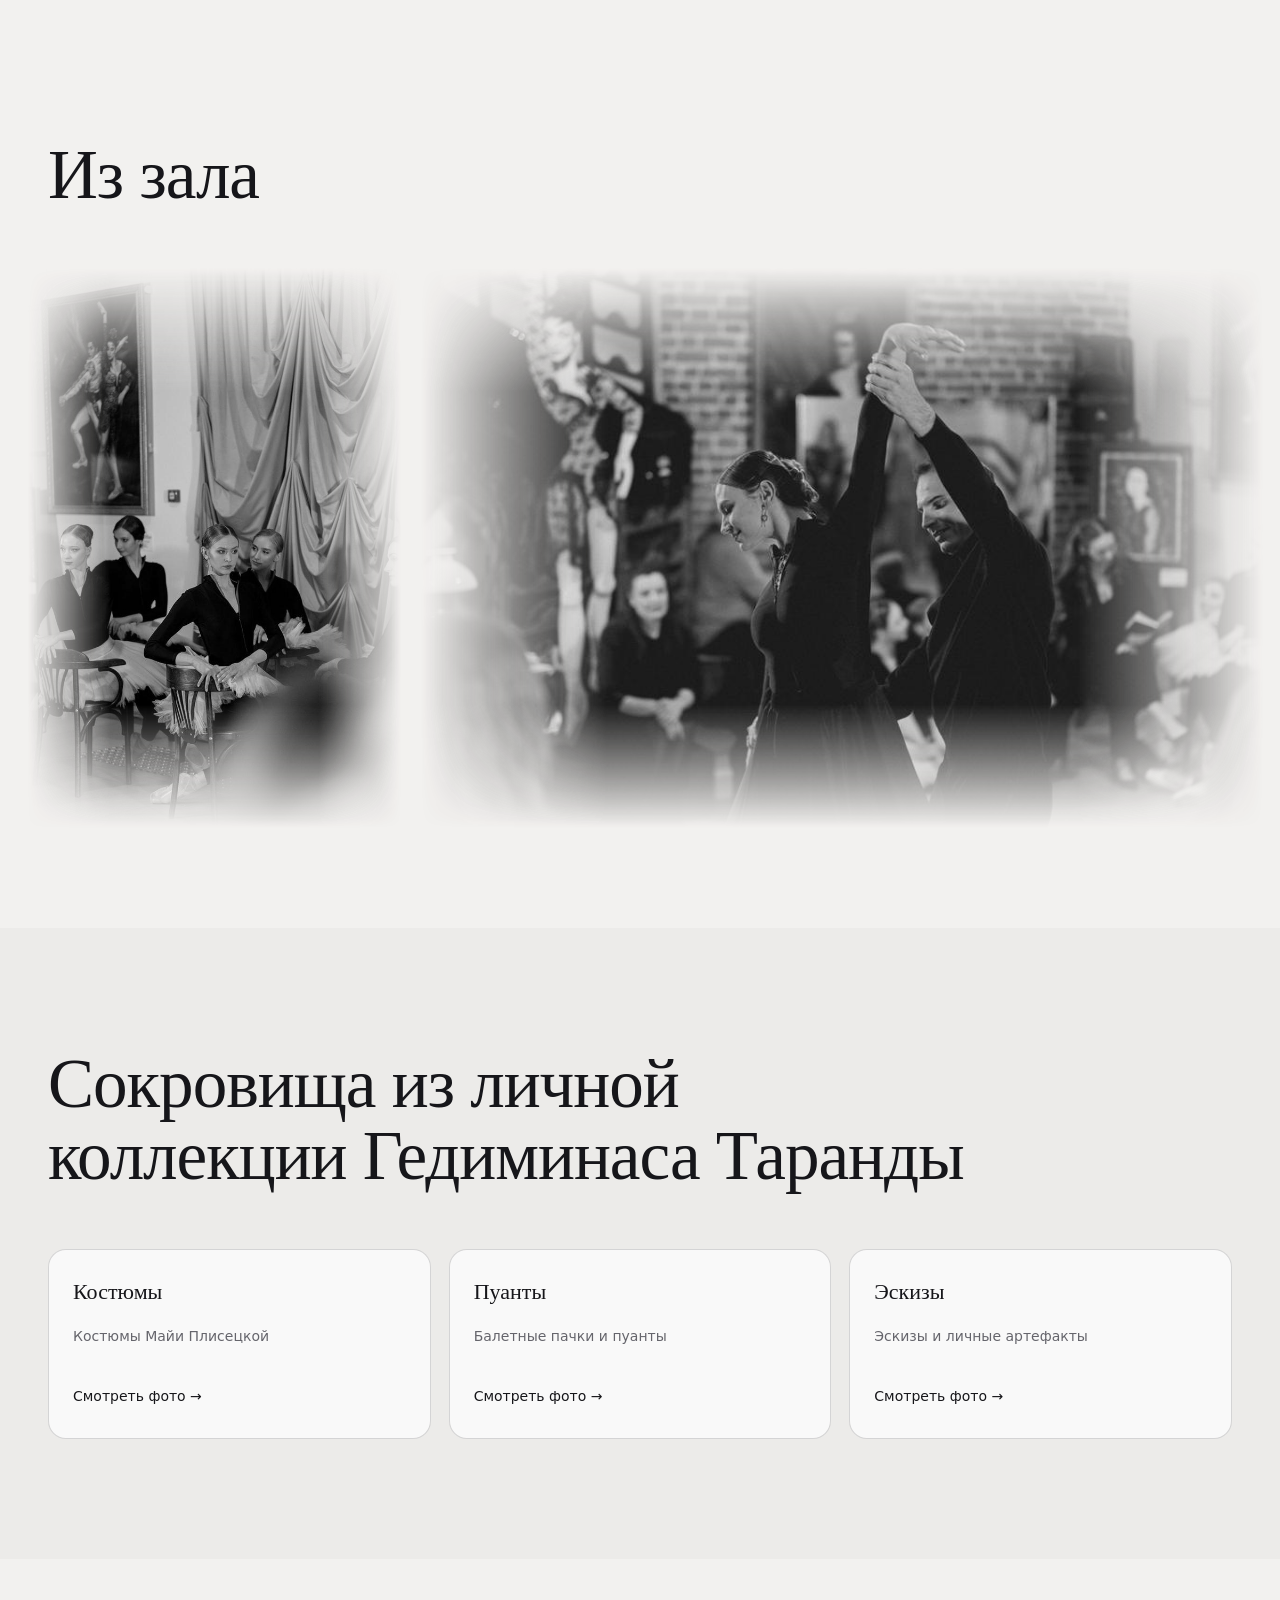
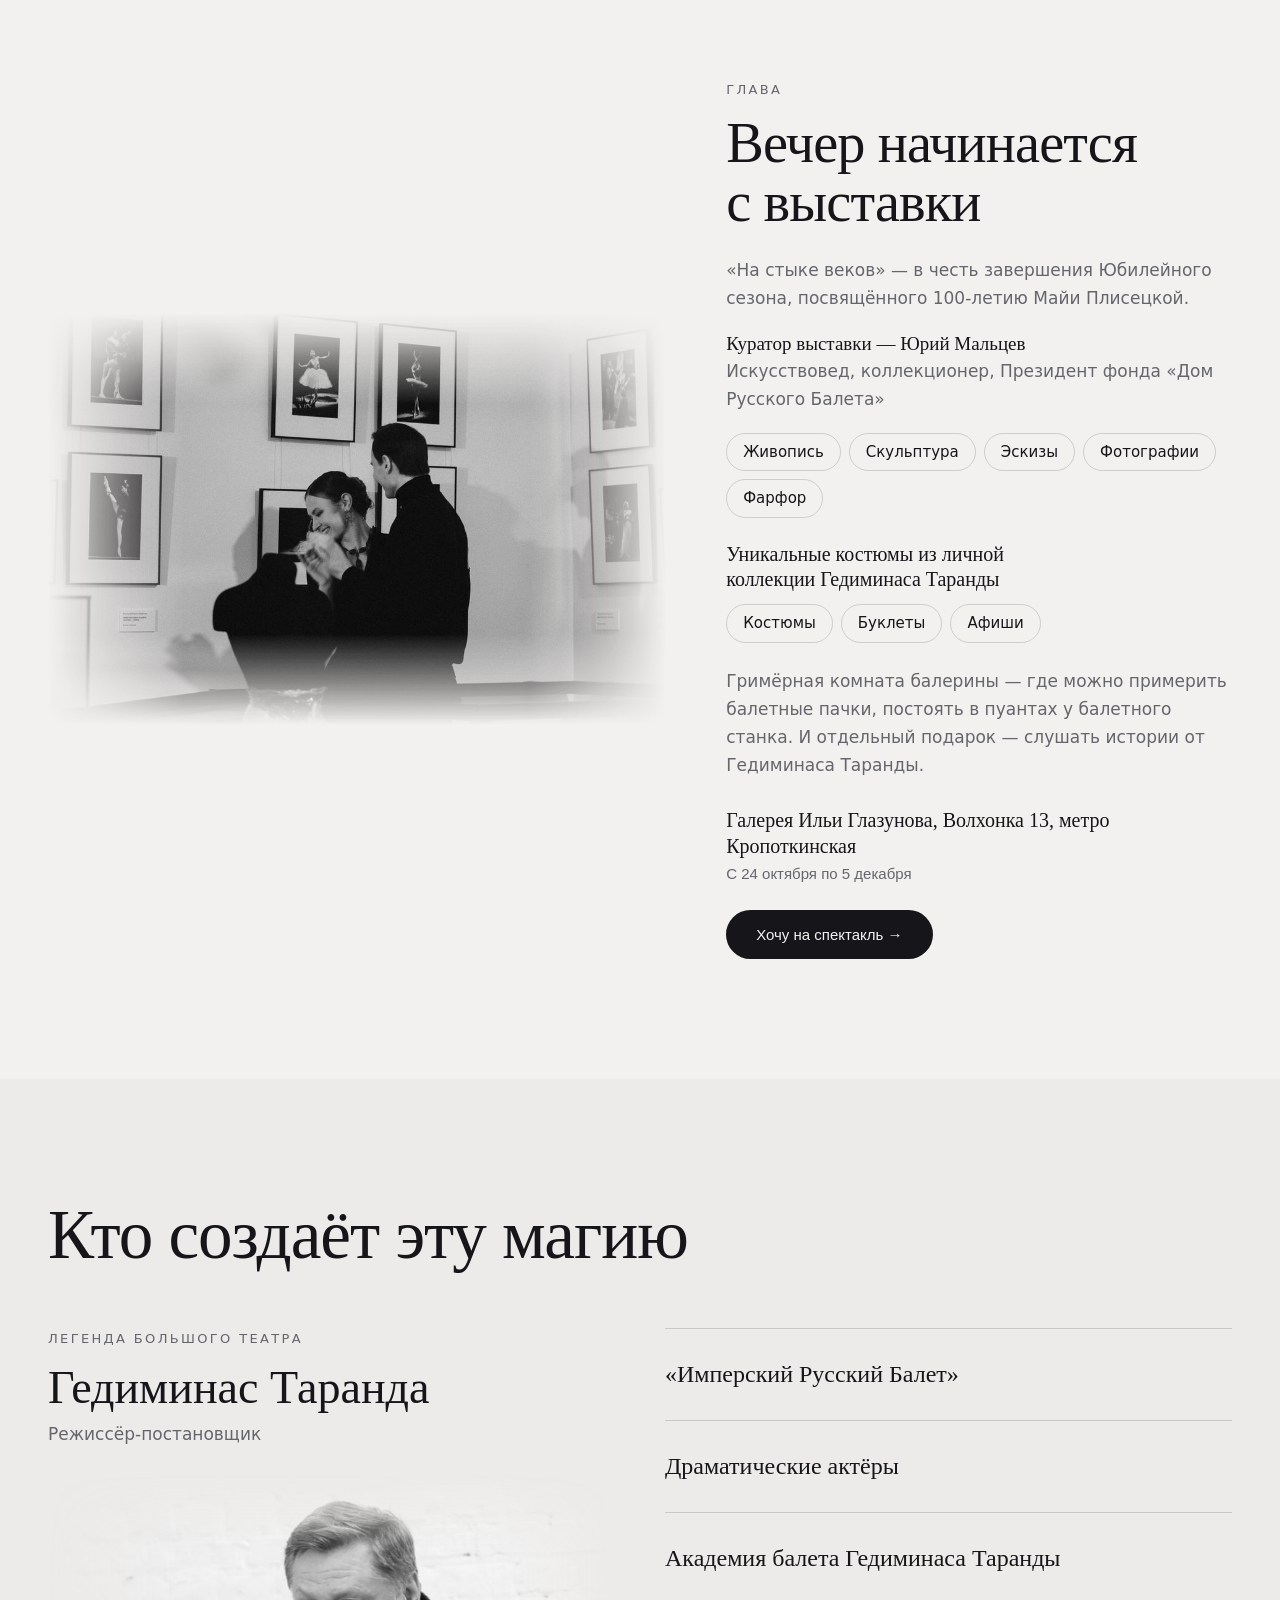
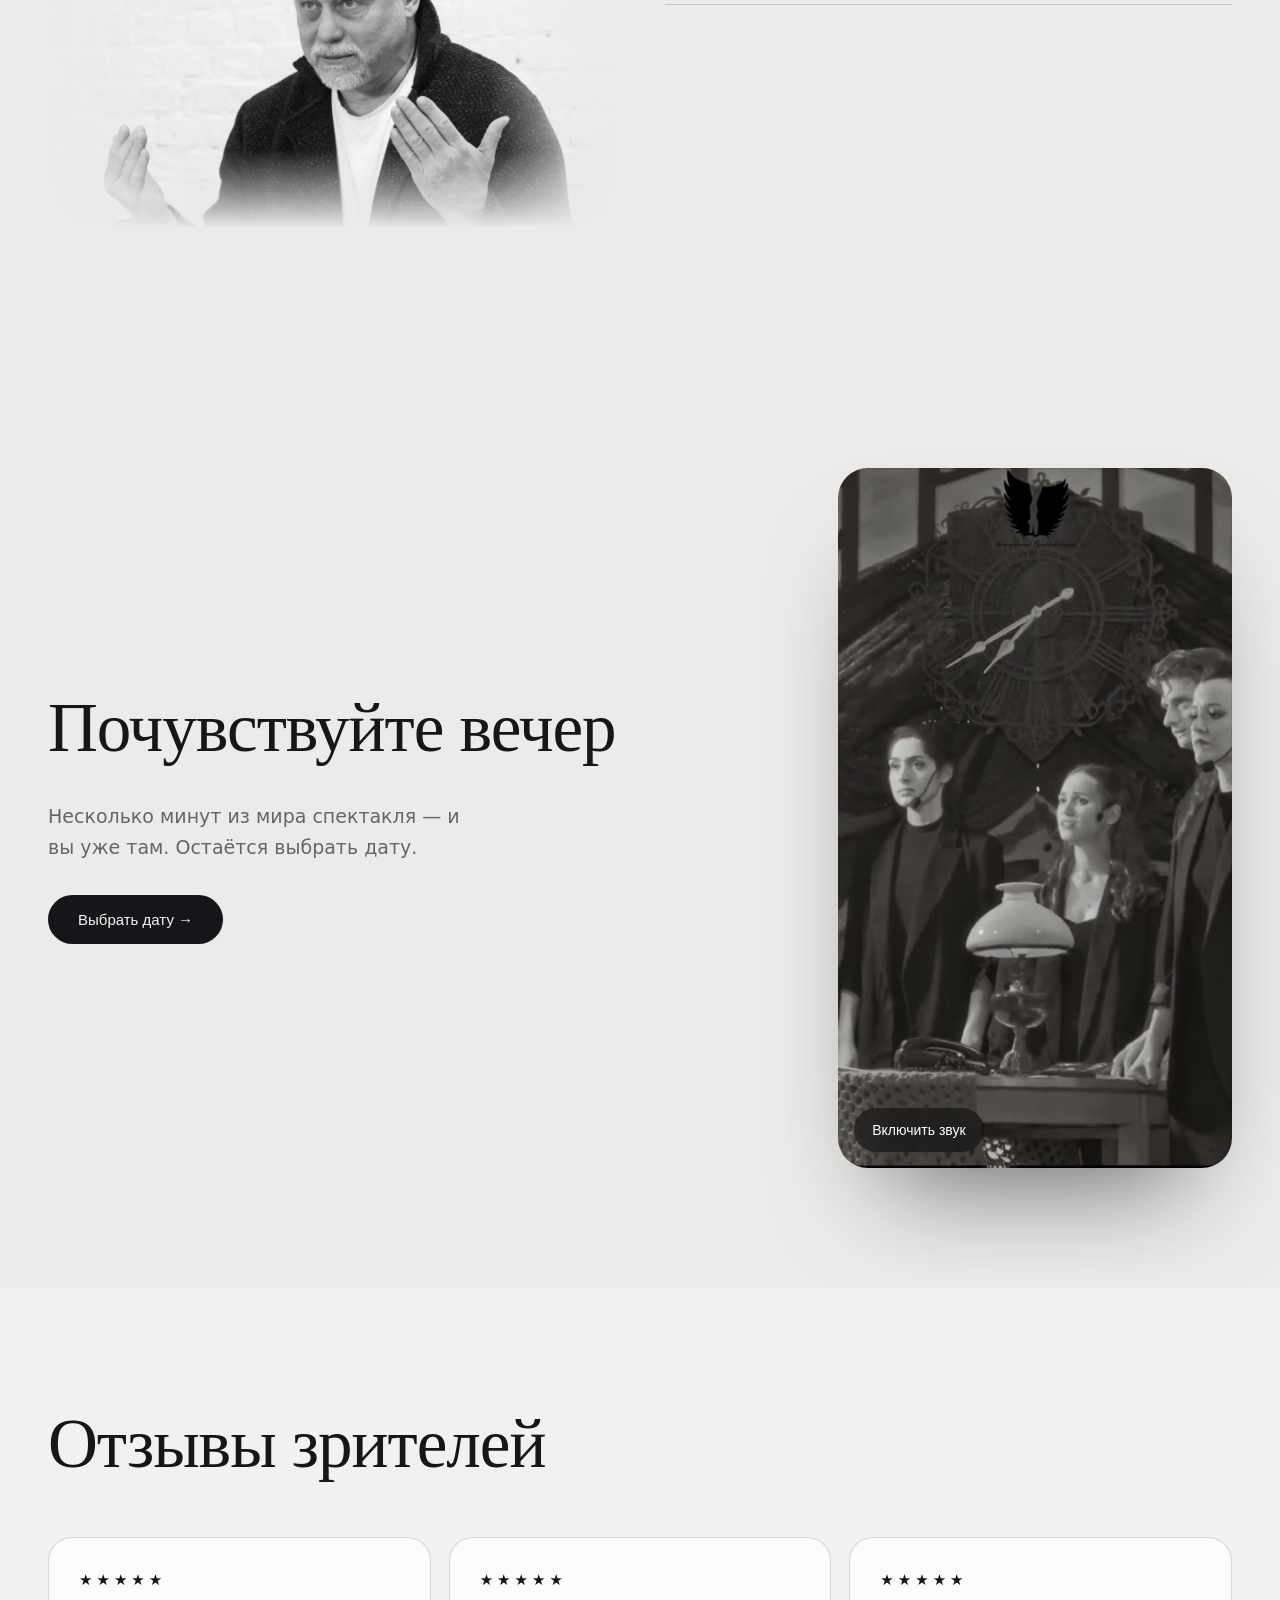
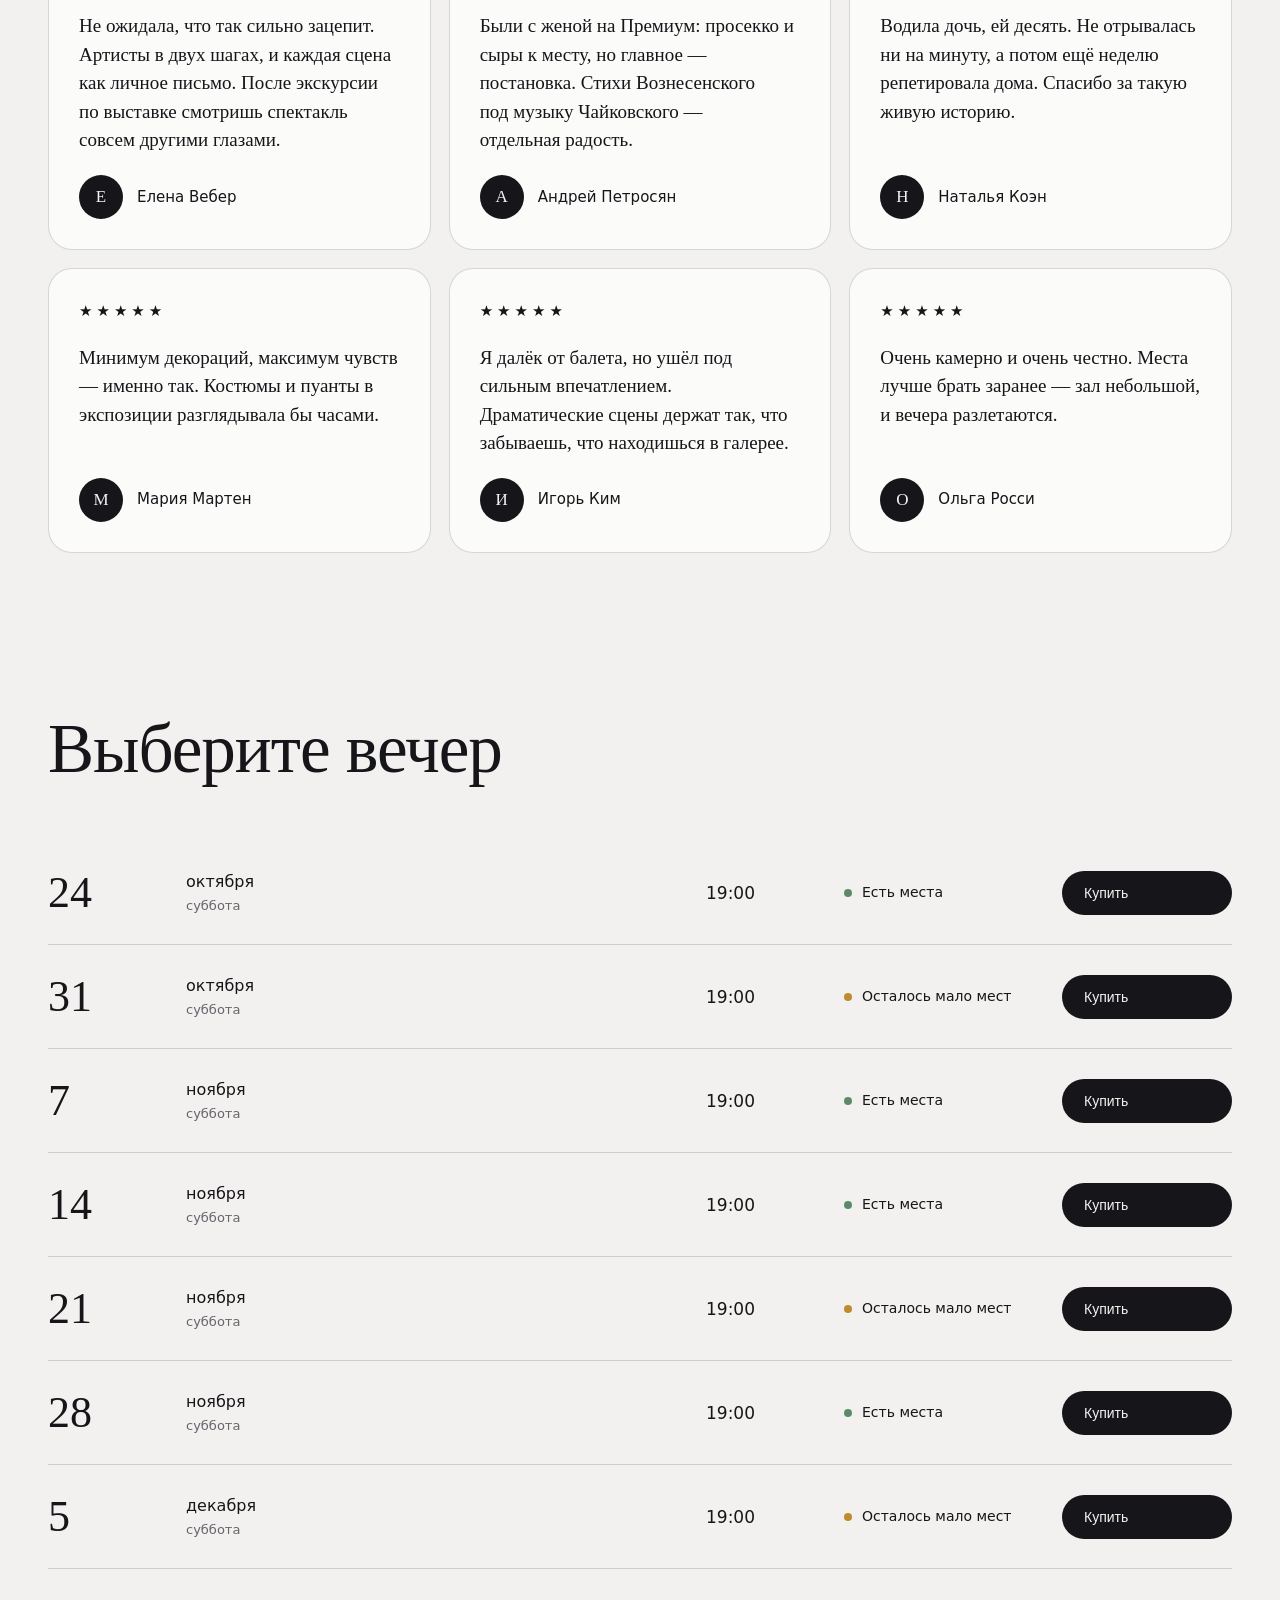
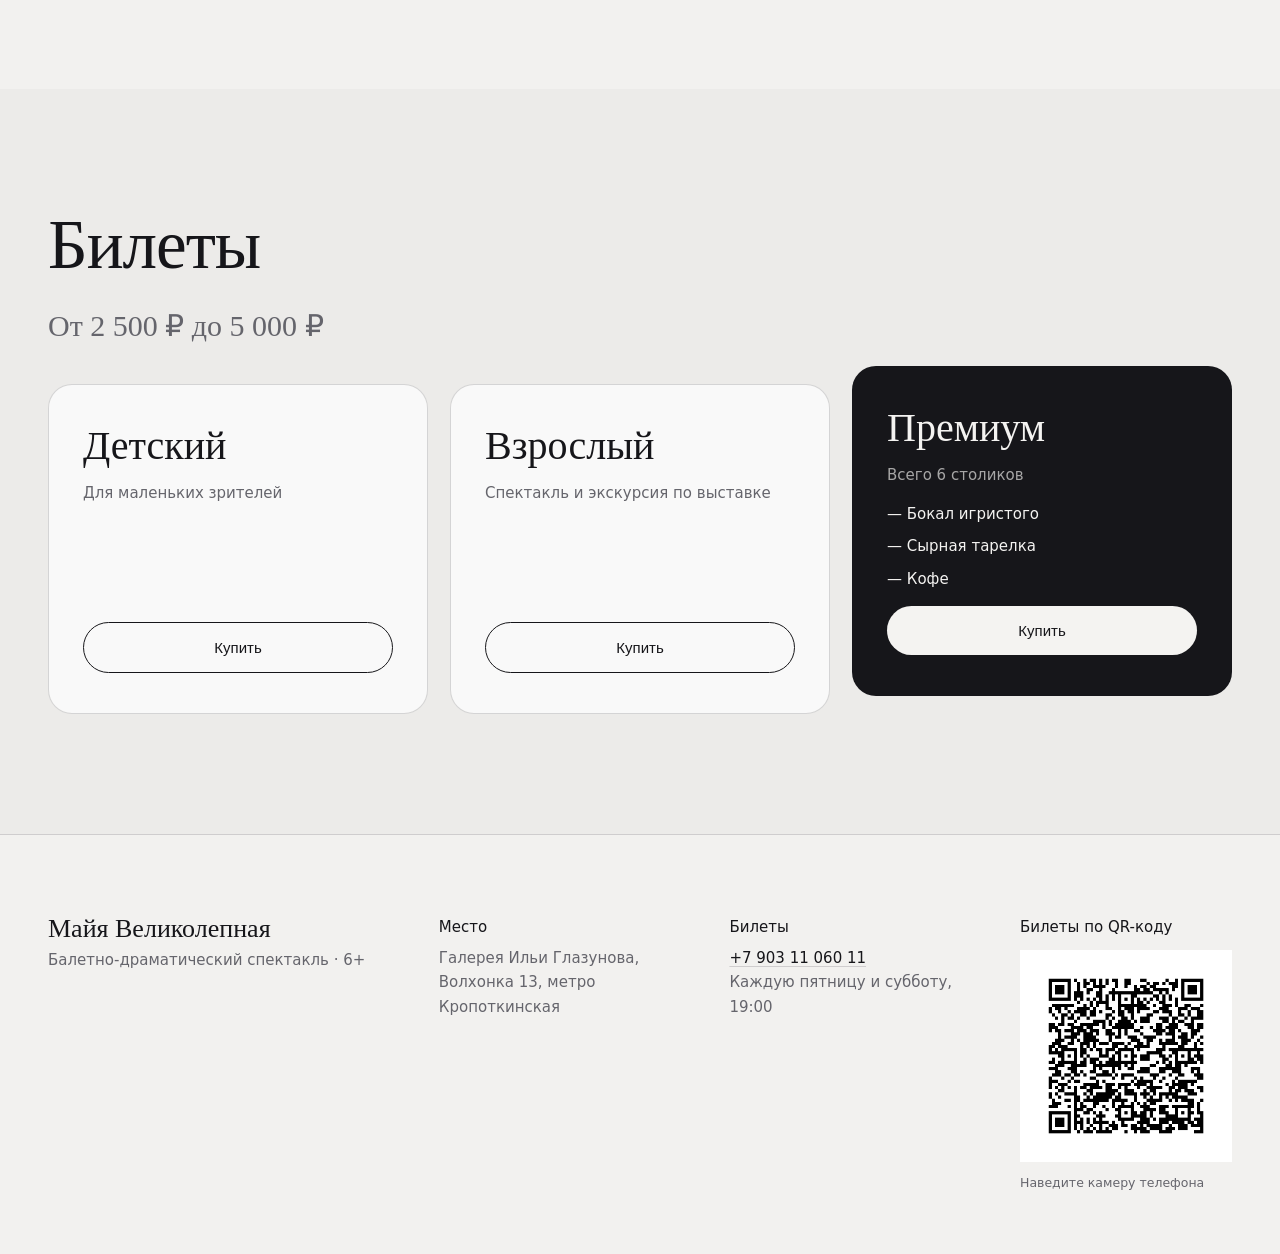
==== commit f9fdc9d0: "Доработки сайта по замечаниям руководителя - Все кнопки покупки ведут на icetickets.ru; модалка зака" ====
--- a/index.html
+++ b/index.html
@@ -1,47 +1,39 @@
 <!DOCTYPE html>
 <html lang="ru"><head><meta charset="utf-8">
+<meta http-equiv="Content-Security-Policy" content="default-src 'self'; style-src 'self' 'unsafe-inline' https://fonts.googleapis.com; font-src https://fonts.gstatic.com; img-src 'self' data:; media-src 'self'; script-src 'self' 'unsafe-inline'; base-uri 'self'; form-action 'none'">
+<meta name="referrer" content="strict-origin-when-cross-origin">
 <meta name="viewport" content="width=device-width, initial-scale=1, viewport-fit=cover">
-<meta name="description" content="Спектакль-посвящение Майе Плисецкой. Автор постановки Гедиминас Таранда. Галерея Ильи Глазунова, Волхонка, 13. Билеты от 2500 ₽.">
+<meta name="description" content="Спектакль-посвящение Майе Плисецкой. Автор постановки Гедиминас Таранда. Галерея Ильи Глазунова, Волхонка 13, метро Кропоткинская. Билеты от 2500 ₽.">
 <meta property="og:title" content="Майя Великолепная — балетно-драматический спектакль в Москве">
-<meta property="og:description" content="Спектакль-посвящение Майе Плисецкой. Галерея Ильи Глазунова. Билеты от 2500 ₽.">
+<meta property="og:description" content="Спектакль-посвящение Майе Плисецкой. Галерея Ильи Глазунова, Волхонка 13, метро Кропоткинская. Билеты от 2500 ₽.">
 <meta property="og:type" content="website">
 <title>Майя Великолепная — балетно-драматический спектакль</title>
 <link rel="preconnect" href="https://fonts.googleapis.com"><link rel="preconnect" href="https://fonts.gstatic.com" crossorigin>
 <link href="https://fonts.googleapis.com/css2?family=Prata&family=Jost:wght@300;400;500&display=swap" rel="stylesheet">
 <style>
-:root{--bg:#ecebe9;--pane:rgba(244,243,241,.82);--ink:#16161a;--mut:#74747b;--line:rgba(22,22,26,.16);--card:rgba(255,255,255,.7);--inv:#16161a;--invt:#f4f3f1;--red:#8d2b35;box-sizing:border-box;padding-top:env(safe-area-inset-top,0px);padding-bottom:env(safe-area-inset-bottom,0px)}
-@media(prefers-color-scheme:dark){:root:not([data-theme="light"]){--bg:#1a1a1d;--pane:rgba(28,28,31,.82);--ink:#efeeec;--mut:#9a9aa2;--line:rgba(239,238,236,.18);--card:rgba(255,255,255,.05);--inv:#efeeec;--invt:#16161a}}
-:root[data-theme="dark"]{--bg:#1a1a1d;--pane:rgba(28,28,31,.82);--ink:#efeeec;--mut:#9a9aa2;--line:rgba(239,238,236,.18);--card:rgba(255,255,255,.05);--inv:#efeeec;--invt:#16161a}
+:root{--bg:#ecebe9;--pane:rgba(247,246,244,.6);--sko:.09;--ink:#16161a;--mut:#65656c;--line:rgba(22,22,26,.16);--card:rgba(255,255,255,.7);--inv:#16161a;--invt:#f4f3f1;--red:#8d2b35;box-sizing:border-box;padding-top:env(safe-area-inset-top,0px);padding-bottom:env(safe-area-inset-bottom,0px)}
+@media(prefers-color-scheme:dark){:root:not([data-theme="light"]){--bg:#1a1a1d;--pane:rgba(29,29,32,.6);--sko:.12;--ink:#efeeec;--mut:#9a9aa2;--line:rgba(239,238,236,.18);--card:rgba(255,255,255,.05);--inv:#efeeec;--invt:#16161a}}
+:root[data-theme="dark"]{--bg:#1a1a1d;--pane:rgba(29,29,32,.6);--sko:.12;--ink:#efeeec;--mut:#9a9aa2;--line:rgba(239,238,236,.18);--card:rgba(255,255,255,.05);--inv:#efeeec;--invt:#16161a}
 html{scroll-behavior:smooth;scroll-padding-top:calc(72px + env(safe-area-inset-top,0px));background:var(--bg)}
 *{box-sizing:border-box;margin:0}
 body{background:transparent;color:var(--ink);font:300 17px/1.65 Jost,system-ui,sans-serif;overflow-x:hidden;-webkit-font-smoothing:antialiased}
 h1,h2,h3,.serif{font-family:Prata,Georgia,serif;font-weight:400;line-height:1.05}
+h1,h2,h3,.q{text-wrap:balance}p{text-wrap:pretty}
 img{display:block;max-width:100%}
+small,.facts,nav a,footer,.pc .m,.pc ul,.treas p,.snd{font-weight:400}
+:focus-visible{outline:2px solid var(--ink);outline-offset:3px}.pc.pm :focus-visible{outline-color:var(--invt)}
 #bg{position:absolute;inset:0;width:100%;height:100%;object-fit:cover;z-index:-1;filter:grayscale(1) contrast(.9);opacity:.3}
 #hero:after{content:"";position:absolute;inset:0;z-index:-1;background:linear-gradient(to bottom,transparent 60%,var(--bg))}
 .treas .ph{cursor:pointer;transition:.4s}.treas .ph:hover{background:var(--inv);color:var(--invt);transform:translateY(-6px)}.treas .ph:hover p,.treas .ph:hover span{color:inherit}.treas .ph span{font-size:14px;color:var(--ink);margin-top:14px;display:block}
-#lb{position:fixed;inset:0;z-index:120;display:none;align-items:center;justify-content:center;background:rgba(10,10,12,.82);backdrop-filter:blur(12px);-webkit-backdrop-filter:blur(12px);padding:20px;cursor:zoom-out}#lb.on{display:flex}#lb img{max-height:90vh;max-width:100%;border-radius:16px;animation:pop .5s cubic-bezier(.2,.9,.2,1)}
+#lb{position:fixed;inset:0;z-index:120;display:none;align-items:center;justify-content:center;background:rgba(10,10,12,.82);backdrop-filter:blur(12px);-webkit-backdrop-filter:blur(12px);padding:20px;cursor:zoom-out}#lb.on{display:flex}#lb img{max-height:90vh;max-width:100%;animation:pop .5s cubic-bezier(.2,.9,.2,1)}
 .team{display:grid;grid-template-columns:1fr 1fr;gap:50px;align-items:start}
-.gm .n{font:400 clamp(30px,3.6vw,50px)/1.1 Prata,serif;display:block;margin-bottom:6px}.gm .r{color:var(--mut)}.gm img{width:100%;border-radius:22px;filter:grayscale(1);margin-top:26px;aspect-ratio:16/10;object-fit:cover}
+.ey{display:block;font-size:13px;letter-spacing:.18em;text-transform:uppercase;color:var(--mut);margin-bottom:14px}
+.gm .n{font:400 clamp(30px,3.6vw,50px)/1.1 Prata,serif;display:block;margin-bottom:6px}.gm .r{color:var(--mut)}.gm img{width:100%;height:auto;filter:grayscale(1);margin-top:26px;aspect-ratio:16/10;object-fit:cover}
 .lst div{padding:30px 0;border-bottom:1px solid var(--line);font:400 24px/1.3 Prata,serif}.lst div:first-child{border-top:1px solid var(--line)}
 .rvs{display:grid;grid-template-columns:repeat(3,1fr);gap:18px}
 .rw{border:1px solid var(--line);border-radius:24px;padding:30px;background:var(--card);display:flex;flex-direction:column;gap:20px}
 .rw .s{letter-spacing:4px;font-size:15px}.rw p{font:400 19px/1.5 Prata,serif}
 .who{display:flex;gap:14px;align-items:center;margin-top:auto;font-size:15px}.who i{width:44px;height:44px;border-radius:50%;background:var(--inv);color:var(--invt);display:grid;place-items:center;font:400 17px Prata,serif;font-style:normal}.who small{display:block;color:var(--mut);font-size:13px}
-.see{display:grid;grid-template-columns:.85fr 1.15fr;gap:80px;align-items:start}
-.sp{position:sticky;top:110px}
-.sa{position:relative;aspect-ratio:4/5;border-radius:999px 999px 26px 26px;overflow:hidden;box-shadow:0 50px 100px -40px rgba(0,0,0,.55)}
-.sa:after{content:"";position:absolute;inset:0;box-shadow:inset 0 0 0 1px rgba(255,255,255,.25);border-radius:inherit;pointer-events:none}
-.sa img{position:absolute;inset:0;width:100%;height:100%;object-fit:cover;filter:grayscale(1) contrast(1.05);opacity:0;transform:scale(1.14);transition:opacity 1.1s,transform 7s cubic-bezier(.2,.6,.2,1)}
-.sa img.on{opacity:1;transform:scale(1)}
-.act{border-top:1px solid var(--line);padding:30px 0;cursor:pointer;position:relative}.act:last-child{border-bottom:1px solid var(--line)}
-.act .h{display:flex;justify-content:space-between;align-items:center;gap:20px}
-.act h3{font-size:clamp(40px,5.4vw,80px);letter-spacing:-.02em;opacity:.28;transition:opacity .6s,transform .6s}
-.act svg{flex:0 0 auto;width:40px;height:40px;stroke:currentColor;fill:none;stroke-width:1.1;opacity:.28;transition:.6s}
-.act p{max-height:0;overflow:hidden;opacity:0;color:var(--mut);font-size:19px;max-width:440px;transition:max-height .7s,opacity .7s,margin .7s}
-.act.on h3,.act.on svg{opacity:1}.act.on h3{transform:translateX(10px)}.act.on p{max-height:130px;opacity:1;margin-top:14px}
-.act:after{content:"";position:absolute;left:0;bottom:-1px;height:1px;width:0;background:var(--ink)}
-.act.on:after{animation:pg 5s linear forwards}@keyframes pg{to{width:100%}}
 .vd{display:grid;grid-template-columns:1fr auto;gap:90px;align-items:center}
 .vd p{color:var(--mut);font-size:19px;max-width:420px;margin:-20px 0 32px}
 .vf{position:relative;height:min(78vh,700px);aspect-ratio:9/16;border-radius:30px;overflow:hidden;box-shadow:0 60px 110px -50px rgba(0,0,0,.6)}
@@ -49,27 +41,26 @@
 .snd{position:absolute;left:16px;bottom:16px;border:0;border-radius:99px;padding:10px 18px;background:rgba(15,15,18,.6);color:#fff;font:400 14px Jost,sans-serif;backdrop-filter:blur(10px);-webkit-backdrop-filter:blur(10px);cursor:pointer}
 .wrap{max-width:1240px;margin:auto;padding:0 28px}
 section{padding:120px 0;position:relative}
-.pane{background:var(--pane);backdrop-filter:blur(14px);-webkit-backdrop-filter:blur(14px)}
+.pane{background:var(--pane)}
 header{position:fixed;top:env(safe-area-inset-top,0px);left:0;right:0;z-index:50;transition:.4s}
 header.s{background:var(--pane);backdrop-filter:blur(16px);-webkit-backdrop-filter:blur(16px);border-bottom:1px solid var(--line)}
 header .wrap{display:flex;align-items:center;justify-content:space-between;height:72px}
 .logo{white-space:nowrap;font-family:Prata,serif;font-size:24px;letter-spacing:.04em;text-decoration:none;color:var(--ink)}
-nav{display:flex;gap:30px;align-items:center}nav a{color:var(--ink);text-decoration:none;font-size:14px;opacity:.7;transition:.3s}nav a:hover{opacity:1}
+nav{display:flex;gap:30px;align-items:center}nav a:not(.btn){color:var(--ink);text-decoration:none;font-size:14px;opacity:.7;transition:.3s}nav a:not(.btn):hover{opacity:1}
 .btn{display:inline-flex;align-items:center;gap:12px;background:var(--inv);color:var(--invt);border:0;border-radius:99px;padding:16px 30px;font:400 15px Jost,sans-serif;cursor:pointer;text-decoration:none;transition:transform .25s,box-shadow .25s;position:relative;overflow:hidden}
 .btn:hover{box-shadow:0 14px 40px -12px rgba(0,0,0,.5)}
 .btn.o{background:transparent;color:var(--ink);border:1px solid var(--ink)}
 .btn.sm{padding:11px 22px;font-size:14px}
-.btn[disabled]{background:transparent;color:var(--mut);border:1px dashed var(--line);cursor:not-allowed;box-shadow:none}
+.btn.sm,.snd{min-height:44px}
 #hero{overflow:hidden;isolation:isolate;min-height:100vh;display:flex;align-items:center;padding:130px 0 80px}
-#hero .wrap{display:grid;grid-template-columns:1.25fr .75fr;gap:50px;align-items:center}
-.eyebrow{font-size:14px;color:var(--mut);display:flex;gap:14px;align-items:center;margin-bottom:28px}.eyebrow i{width:48px;height:1px;background:var(--mut)}
-h1{font-size:clamp(54px,9.4vw,148px);letter-spacing:-.025em}
+#hero .wrap{display:grid;grid-template-columns:minmax(0,1.25fr) minmax(0,.75fr);gap:50px;align-items:center}
+h1{font-size:clamp(54px,7.4vw,98px);letter-spacing:-.025em}
 h1 span{display:block;overflow:hidden;padding-bottom:.08em}h1 b{display:inline-block;font-weight:400;transform:translateY(110%);animation:up 1.2s cubic-bezier(.2,.8,.2,1) forwards}
 @keyframes up{to{transform:none}}
 .lead{max-width:470px;margin:34px 0;font-size:19px;color:var(--mut)}.lead strong{color:var(--ink);font-weight:400}
 .cta{display:flex;gap:14px;flex-wrap:wrap}
 .facts{display:flex;gap:40px;margin-top:56px;flex-wrap:wrap;font-size:14px;color:var(--mut)}.facts b{display:block;color:var(--ink);font:400 20px Prata,serif;margin-bottom:2px}
-.arch{border-radius:999px 999px 6px 6px;overflow:hidden;aspect-ratio:3/4.3;position:relative;box-shadow:0 50px 100px -40px rgba(0,0,0,.55);transition:transform .2s;will-change:transform}
+.arch{aspect-ratio:3/4.3;position:relative;overflow:hidden}
 .arch img{width:100%;height:100%;object-fit:cover;filter:grayscale(1) contrast(1.05);object-position:50% 0;transform-origin:50% 0;animation:z 18s ease-in-out infinite alternate}
 @keyframes z{to{transform:scale(1.05)}}
 .tag{position:absolute;right:-14px;bottom:42px;background:var(--inv);color:var(--invt);padding:12px 20px;border-radius:99px;font-size:14px;transform:rotate(-4deg)}
@@ -81,54 +72,77 @@
 .two p{color:var(--mut);font-size:18px}
 h2{font-size:clamp(38px,5.4vw,78px);letter-spacing:-.015em;margin-bottom:56px}
 .rail{display:flex;gap:20px;overflow-x:auto;padding:0 28px 30px;scroll-snap-type:x mandatory;scrollbar-width:none}.rail::-webkit-scrollbar{display:none}
-.rail figure{flex:0 0 auto;height:min(64vh,560px);scroll-snap-align:center;border-radius:18px;overflow:hidden;position:relative}
+.rail figure{flex:0 0 auto;height:min(64vh,560px);scroll-snap-align:center;overflow:hidden;position:relative}
 .rail img{height:100%;width:auto;filter:grayscale(1);transition:filter .7s,transform 1.2s}.rail figure:hover img{filter:none;transform:scale(1.04)}
 .treas{display:grid;grid-template-columns:repeat(3,1fr);gap:18px}
 .treas div{border:1px solid var(--line);border-radius:18px;padding:30px 24px;background:var(--card);min-height:190px;display:flex;flex-direction:column;justify-content:space-between}
 .treas h3{font-size:22px}.treas p{font-size:14px;color:var(--mut)}
 .ex{display:grid;grid-template-columns:1.1fr .9fr;gap:60px;align-items:center}
-.ex img{border-radius:18px;filter:grayscale(1);width:100%}
-.ex .big{display:flex;gap:8px;align-items:baseline;margin:28px 0;font:400 22px Prata,serif}
+.ex img{filter:grayscale(1);width:100%;height:auto}
+.arch{-webkit-mask-image:radial-gradient(ellipse closest-side,#000 52%,transparent);mask-image:radial-gradient(ellipse closest-side,#000 52%,transparent)}
+.gm img,.ex img,.rail figure{-webkit-mask-image:linear-gradient(90deg,transparent,#000 22%,#000 78%,transparent),linear-gradient(transparent,#000 22%,#000 78%,transparent);-webkit-mask-composite:source-in;mask-image:linear-gradient(90deg,transparent,#000 22%,#000 78%,transparent),linear-gradient(transparent,#000 22%,#000 78%,transparent);mask-composite:intersect}
+.ex h2{font-size:clamp(34px,4.4vw,62px);margin-bottom:24px}.ex p{color:var(--mut);margin-bottom:20px}.ex p b{display:block;color:var(--ink);font:400 19px Prata,serif;margin-bottom:2px}
+.ex h3{font:400 20px/1.25 Prata,serif;margin-bottom:12px}
+.chips{list-style:none;padding:0;display:flex;flex-wrap:wrap;gap:8px;margin-bottom:24px}.chips li{border:1px solid var(--line);border-radius:99px;padding:6px 16px;font-size:15px}
+.ex .big{margin:28px 0;font:400 20px/1.3 Prata,serif}.ex .big span{display:block;margin-top:6px;font:400 15px Jost,sans-serif;color:var(--mut)}
 .row{display:grid;grid-template-columns:120px 1fr 120px 200px 170px;gap:18px;align-items:center;padding:26px 0;border-bottom:1px solid var(--line);transition:padding .35s,background .35s}
 .row:hover{padding-left:18px;background:var(--card)}
 .row .d{font:400 44px Prata,serif}.row .w{font-size:16px}.row .w small{display:block;color:var(--mut);font-size:13px}
 .st{font-size:14px;display:flex;align-items:center;gap:10px}.st:before{content:"";width:8px;height:8px;border-radius:50%;background:#5c8a6a}
-.st.low:before{background:#c08a2e}.st.out{color:var(--mut)}.st.out:before{background:var(--red)}
-.row.out .d,.row.out .w{opacity:.45;text-decoration:line-through;text-decoration-thickness:1px}
+.st.low:before{background:#c08a2e}
 .pr{display:grid;grid-template-columns:repeat(3,1fr);gap:22px}
 .pc{border:1px solid var(--line);border-radius:24px;padding:40px 34px;background:var(--card);display:flex;flex-direction:column;gap:14px}
 .pc.pm{background:var(--inv);color:var(--invt);transform:translateY(-18px)}.pc.pm .m{color:inherit;opacity:.65}
-.pc .p{font:400 54px Prata,serif}.pc .m{color:var(--mut);font-size:15px}.pc ul{list-style:none;padding:0;font-size:15px;display:grid;gap:8px}
+.pl{margin:-30px 0 40px;font:400 clamp(22px,2.6vw,30px)/1.2 Prata,serif;color:var(--mut)}
+.pc h3{font-size:40px}.pc .btn{margin-top:auto;justify-content:center}.pc .m{color:var(--mut);font-size:15px}.pc ul{list-style:none;padding:0;font-size:15px;display:grid;gap:8px}
 .pc li:before{content:"— "}
-footer{padding:80px 0 60px;border-top:1px solid var(--line);font-size:15px;color:var(--mut)}footer .wrap{display:grid;grid-template-columns:1.4fr 1fr 1fr;gap:40px}footer b{color:var(--ink);font-weight:400;display:block;margin-bottom:6px}
+footer{padding:80px 0 60px;border-top:1px solid var(--line);font-size:15px;color:var(--mut)}footer .wrap{display:grid;grid-template-columns:1.4fr 1fr 1fr auto;gap:40px}footer b{color:var(--ink);font-weight:400;display:block;margin-bottom:6px}footer a[href^="tel"]{color:var(--ink);text-underline-offset:3px;text-decoration-color:var(--line)}
+.qr{display:block;width:max-content;max-width:100%;background:#fff;padding:16px;margin:10px 0 8px}.qr img{width:180px;height:180px}
 .bar{display:none}
-#modal{position:fixed;inset:0;z-index:100;display:none;align-items:center;justify-content:center;background:rgba(10,10,12,.55);backdrop-filter:blur(10px);-webkit-backdrop-filter:blur(10px);padding:16px}
-#modal.on{display:flex}
-.box{background:var(--bg);color:var(--ink);border-radius:26px;width:min(560px,100%);max-height:92vh;overflow:auto;padding:34px;animation:pop .45s cubic-bezier(.2,.9,.2,1)}
 @keyframes pop{from{transform:translateY(40px) scale(.97);opacity:0}}
-.box h3{font-size:30px;margin-bottom:6px}.box .sub{color:var(--mut);font-size:15px;margin-bottom:22px}
-.box select,.box input{width:100%;padding:14px 16px;border-radius:12px;border:1px solid var(--line);background:var(--card);color:var(--ink);font:300 16px Jost,sans-serif;margin-bottom:12px}
-.tk{display:flex;align-items:center;justify-content:space-between;padding:14px 0;border-bottom:1px solid var(--line);gap:10px}.tk small{display:block;color:var(--mut);font-size:13px}
-.ct{display:flex;align-items:center;gap:14px}.ct button{width:34px;height:34px;border-radius:50%;border:1px solid var(--ink);background:none;color:var(--ink);font-size:18px;cursor:pointer}
-.tot{display:flex;justify-content:space-between;align-items:baseline;margin:20px 0}.tot b{font:400 34px Prata,serif}
-.x{float:right;background:none;border:0;color:var(--ink);font-size:28px;cursor:pointer}
-#cur{position:fixed;width:300px;height:300px;margin:-150px;border-radius:50%;background:radial-gradient(circle,rgba(255,255,255,.22),transparent 65%);pointer-events:none;z-index:-1;left:0;top:0}
+#cur{position:fixed;width:300px;height:300px;margin:-150px;border-radius:50%;background:radial-gradient(circle,rgba(255,255,255,.22),transparent 65%);pointer-events:none;z-index:-1;left:0;top:0;opacity:0}
 .rv{opacity:0;transform:translateY(34px);transition:1s cubic-bezier(.2,.8,.2,1)}.rv.in{opacity:1;transform:none}
-@media(max-width:900px){.logo{font-size:17px}.vd{grid-template-columns:1fr;gap:34px}.vf{height:auto;width:min(100%,340px);margin:auto}nav a{display:none}section{padding:80px 0}#hero .wrap,.two,.ex,footer .wrap,.pr{grid-template-columns:1fr}.treas,.team,.rvs,.see{grid-template-columns:1fr}.see{gap:34px}.sp{position:relative;top:0}.sa{aspect-ratio:1/1.05;max-width:420px;margin:0 auto}.act p{font-size:16px}
-.row{grid-template-columns:80px 1fr auto;gap:10px}.row .t,.row .st{display:none}.row .d{font-size:34px}.pc.pm{transform:none}.arch{max-width:340px}.bar{display:flex;position:fixed;left:12px;right:12px;bottom:calc(12px + env(safe-area-inset-bottom,0px));z-index:40}.bar .btn{width:100%;justify-content:center}}
-@media(prefers-reduced-motion:reduce){*{animation:none!important;transition:none!important}.rv{opacity:1;transform:none}h1 b{transform:none}}
+#sk{position:fixed;inset:0;z-index:-1;pointer-events:none;overflow:hidden;color:var(--ink);opacity:var(--sko)}
+#sk svg{position:absolute;width:var(--s);height:var(--s);fill:none;stroke:currentColor;stroke-width:1.2;stroke-linecap:round;stroke-linejoin:round;opacity:.7;animation:skd var(--t) ease-in-out var(--d) infinite}
+@keyframes skd{0%,100%{transform:translate(0,0) rotate(0deg);opacity:.35}50%{transform:translate(14px,-18px) rotate(3deg);opacity:1}}
+#sk svg:nth-child(1){--s:clamp(220px,28vw,400px);--t:32s;--d:-3s;top:5vh;left:-70px;rotate:-24deg}
+#sk svg:nth-child(2){--s:clamp(190px,22vw,330px);--t:27s;--d:-11s;top:12vh;right:-40px;rotate:22deg;animation-direction:reverse}
+#sk svg:nth-child(3){--s:clamp(170px,19vw,290px);--t:36s;--d:-19s;top:48vh;left:-46px;rotate:-64deg}
+#sk svg:nth-child(4){--s:clamp(230px,30vw,440px);--t:24s;--d:-7s;top:40vh;right:-90px;rotate:100deg;animation-direction:reverse}
+#sk svg:nth-child(5){--s:clamp(140px,14vw,220px);--t:39s;--d:-25s;bottom:3vh;left:16vw;rotate:170deg}
+#sk svg:nth-child(6){--s:clamp(170px,20vw,300px);--t:29s;--d:-14s;bottom:-3vh;right:10vw;rotate:-10deg;scale:-1 1}
+@media(max-width:900px){#sk svg:nth-child(n+5){display:none}}
+@media(max-width:900px){.logo{font-size:17px}.vd{grid-template-columns:1fr;gap:34px}.vf{height:auto;width:min(100%,340px);margin:auto}nav a:not(.btn){display:none}.btn.sm{padding:11px 14px;white-space:nowrap}section{padding:80px 0}#hero .wrap,.two,.ex,footer .wrap,.pr{grid-template-columns:1fr}.treas,.team,.rvs{grid-template-columns:1fr}
+.row{grid-template-columns:80px 1fr auto;gap:10px}.row .t,.row .st{display:none}.row .d{font-size:34px}.pc.pm{transform:none}.arch{max-width:340px}.bar{display:flex;position:fixed;left:12px;right:12px;bottom:calc(12px + env(safe-area-inset-bottom,0px));z-index:40}.bar .btn{width:100%;justify-content:center}footer{padding-bottom:calc(110px + env(safe-area-inset-bottom,0px))}h1{font-size:clamp(40px,11vw,148px)}}
+@media(prefers-reduced-motion:reduce){html{scroll-behavior:auto}*{animation:none!important;transition:none!important}.rv{opacity:1;transform:none}h1 b{transform:none}}
 </style></head><body>
+<svg width="0" height="0" style="position:absolute" aria-hidden="true" focusable="false">
+<symbol id="sk-fan" viewBox="0 0 200 200">
+<path vector-effect="non-scaling-stroke" d="M9.9 98.9A12 12 0 0 1 23.6 82.9A12 12 0 0 1 40.1 69.7A12 12 0 0 1 58.8 60A12 12 0 0 1 79 54A12 12 0 0 1 100 52A12 12 0 0 1 121 54A12 12 0 0 1 141.2 60A12 12 0 0 1 159.9 69.7A12 12 0 0 1 176.4 82.9A12 12 0 0 1 190.1 98.9"/>
+<path vector-effect="non-scaling-stroke" d="M59 133.3A50 50 0 0 1 141 133.3M34.5 116.1A80 80 0 0 1 165.5 116.1"/>
+<path vector-effect="non-scaling-stroke" d="M59 133.3L9.9 98.9M65.3 126L23.6 82.9M72.8 120.1L40.1 69.7M81.3 115.6L58.8 60M90.5 112.9L79 54M100 112V52M109.5 112.9L121 54M118.7 115.6L141.2 60M127.2 120.1L159.9 69.7M134.7 126L176.4 82.9M141 133.3L190.1 98.9"/>
+<path vector-effect="non-scaling-stroke" d="M100 162L59 133.3M100 162L72.8 120.1M100 162L90.5 112.9M100 162L109.5 112.9M100 162L127.2 120.1M100 162L141 133.3"/>
+<circle vector-effect="non-scaling-stroke" cx="100" cy="162" r="3.2"/>
+<path vector-effect="non-scaling-stroke" d="M100 165C92 177 112 184 103 197M101 165C114 175 97 186 111 196"/>
+</symbol>
+<symbol id="sk-pt" viewBox="0 0 200 200">
+<path vector-effect="non-scaling-stroke" d="M40 132C30 128 28 104 34 88C60 92 96 100 122 106C142 102 162 100 174 104C182 106 186 112 184 118L183 125C140 129 80 134 40 132Z"/>
+<path vector-effect="non-scaling-stroke" d="M36 94C58 104 92 110 120 108M46 127C90 129 140 125 178 120M150 103C155 110 157 118 155 127M174 105C177 111 177 118 175 124"/>
+<path vector-effect="non-scaling-stroke" d="M122 106C116 98 108 100 112 105C114 108 119 107 122 106C126 98 135 99 132 105C130 108 125 107 122 106L117 113M122 106L126 114"/>
+<path vector-effect="non-scaling-stroke" d="M84 99C88 70 120 66 118 44C116 26 132 16 148 22L150 28C136 22 122 30 124 46C126 70 96 74 90 101M76 98C56 76 22 82 24 58C26 40 50 40 46 22L40 20C44 36 20 34 18 58C14 86 48 82 70 100"/>
+</symbol>
+</svg>
+<div id="sk" aria-hidden="true"><svg><use href="#sk-fan"/></svg><svg><use href="#sk-pt"/></svg><svg><use href="#sk-pt"/></svg><svg><use href="#sk-fan"/></svg><svg><use href="#sk-fan"/></svg><svg><use href="#sk-pt"/></svg></div>
 <div id="cur"></div>
-<header id="hd"><div class="wrap"><a class="logo" href="#top">Майя Великолепная</a><nav><a href="#about">О спектакле</a><a href="#see">Программа</a><a href="#gal">Галерея</a><a href="#rev">Отзывы</a><a href="#dates">Даты</a><a href="#price">Цены</a><button class="btn sm" data-buy>Купить билет</button></nav></div></header>
+<header id="hd"><div class="wrap"><a class="logo" href="#top">Майя Великолепная</a><nav><a href="#about">О спектакле</a><a href="#gal">Галерея</a><a href="#rev">Отзывы</a><a href="#dates">Даты</a><a href="#price">Цены</a><a class="btn sm" data-buy href="https://icetickets.ru/meropriyatie/-baletno-dramaticheskiy-spektakl-mayya-velikolepnaya--000044326" target="_blank" rel="noopener noreferrer">Купить билет</a></nav></div></header>
 
 <main id="top">
 <section id="hero"><video id="bg" src="assets/hero-video.mp4" muted loop playsinline autoplay preload="auto"></video><div class="wrap">
-<div><div class="eyebrow"><i></i>Балетно-драматический спектакль · 6+</div>
-<h1><span><b>Майя</b></span><span><b style="animation-delay:.15s">Великолепная</b></span></h1>
+<div><h1><span><b>Майя</b></span><span><b style="animation-delay:.15s">Великолепная</b></span></h1>
 <p class="lead">Спектакль-посвящение величайшей балерине XX века Майе Плисецкой. <strong>Автор постановки — Гедиминас Таранда.</strong></p>
-<div class="cta"><button class="btn" data-buy>Выбрать дату и купить билет →</button><a class="btn o" href="#about">О спектакле</a></div>
-<div class="facts"><div><b>24 окт — 5 дек</b>пятницы и субботы</div><div><b>19:00</b>начало</div><div><b>Кропоткинская</b>Галерея Ильи Глазунова</div></div></div>
-<div style="position:relative"><div class="arch" id="arch"><img src="assets/photo-01.jpg" alt="Майя Плисецкая"></div></div>
+<div class="cta"><a class="btn" data-buy href="https://icetickets.ru/meropriyatie/-baletno-dramaticheskiy-spektakl-mayya-velikolepnaya--000044326" target="_blank" rel="noopener noreferrer">Выбрать дату и купить билет →</a><a class="btn o" href="#about">О спектакле</a></div>
+<div class="facts"><div><b>24 окт — 5 дек</b>пятницы и субботы</div><div><b>19:00</b>начало</div><div><b>Галерея Ильи Глазунова</b>Волхонка&nbsp;13, метро Кропоткинская</div></div></div>
+<div style="position:relative"><div class="arch"><img src="assets/photo-01.jpg" width="633" height="1125" fetchpriority="high" alt="Майя Плисецкая"></div></div>
 </div></section>
 
 <div class="mq pane"><div><span>Балет</span>✦<span>Драма</span>✦<span>Музыка</span>✦<span>Поэзия</span>✦<span>Стиль</span>✦<span>Балет</span>✦<span>Драма</span>✦<span>Музыка</span>✦<span>Поэзия</span>✦<span>Стиль</span>✦<span>Балет</span>✦<span>Драма</span>✦<span>Музыка</span>✦<span>Поэзия</span>✦<span>Стиль</span>✦<span>Балет</span>✦<span>Драма</span>✦<span>Музыка</span>✦<span>Поэзия</span>✦<span>Стиль</span>✦</div></div>
@@ -137,68 +151,52 @@
 <p class="q rv">«Первым желанием моим было восстановить правду. Правду моей собственной жизни…»</p>
 <div class="two rv"><p>Её жизнь — это история силы духа, таланта и бесконечной любви к искусству. От репетиционного класса до мировых сцен, от строгих правил до абсолютной свободы танца.</p><p>Минималистичная сценография. Максимум чувств. Искренность, которая пробирает до мурашек. Вы будете не в зале — а внутри истории, на расстоянии вытянутой руки от артистов.</p></div></div></section>
 
-<section id="see"><div class="wrap"><h2 class="rv">Вы увидите</h2>
-<div class="see rv"><div class="sp"><div class="sa"><img class=on src="assets/photo-02.jpg" alt=""><img src="assets/photo-03.jpg" alt=""><img src="assets/photo-04.jpg" alt=""><img src="assets/photo-05.jpg" alt=""><img src="assets/photo-06.jpg" alt=""></div></div><div class="al"><div class="act on"><div class="h"><h3>Балет</h3></div><p>Величайшие хореографические образы</p></div><div class="act"><div class="h"><h3>Драма</h3></div><p>Театральные сцены из жизни Майи Плисецкой</p></div><div class="act"><div class="h"><h3>Музыка</h3></div><p>Шедевры Чайковского и Сен-Санса</p></div><div class="act"><div class="h"><h3>Поэзия</h3></div><p>Стихи Андрея Вознесенского</p></div><div class="act"><div class="h"><h3>Стиль</h3></div><p>От репетиционной формы до авангардных платьев Пьера Кардена</p></div></div></div></div></section>
-
 <section id="gal" class="pane" style="padding-bottom:70px"><div class="wrap"><h2 class="rv">Из зала</h2></div>
 <div class="rail">
-<figure><img src="assets/photo-07.jpg" alt=""></figure><figure><img src="assets/photo-08.jpg" alt=""></figure><figure><img src="assets/photo-09.jpg" alt=""></figure><figure><img src="assets/photo-10.jpg" alt=""></figure><figure><img src="assets/photo-11.jpg" alt=""></figure><figure><img src="assets/photo-07.jpg" alt=""></figure><figure><img src="assets/photo-12.jpg" alt=""></figure></div></section>
+<figure><img src="assets/photo-07.jpg" width="700" height="1050" loading="lazy" alt="Кадр из спектакля"></figure><figure><img src="assets/photo-08.jpg" width="900" height="599" loading="lazy" alt="Кадр из спектакля"></figure><figure><img src="assets/photo-09.jpg" width="800" height="664" loading="lazy" alt="Кадр из спектакля"></figure><figure><img src="assets/photo-10.jpg" width="900" height="599" loading="lazy" alt="Кадр из спектакля"></figure><figure><img src="assets/photo-11.jpg" width="900" height="599" loading="lazy" alt="Кадр из спектакля"></figure><figure><img src="assets/photo-07.jpg" width="700" height="1050" loading="lazy" alt="Кадр из спектакля"></figure><figure><img src="assets/photo-12.jpg" width="900" height="599" loading="lazy" alt="Кадр из спектакля"></figure></div></section>
 
 <section><div class="wrap"><h2 class="rv">Сокровища из личной коллекции Гедиминаса Таранды</h2>
-<div class="treas rv"><div class="ph" data-ph="c"><h3>Костюмы</h3><p>Костюмы Майи Плисецкой</p><span>Смотреть фото →</span></div><div class="ph" data-ph="p"><h3>Пуанты</h3><p>Балетные пачки и пуанты</p><span>Смотреть фото →</span></div><div class="ph" data-ph="e"><h3>Эскизы</h3><p>Эскизы и личные артефакты</p><span>Смотреть фото →</span></div></div></div></section>
-
-<section class="pane"><div class="wrap ex"><img class="rv" src="assets/photo-13.jpg" alt="Выставка «На стыке веков»">
-<div class="rv"><h2 style="font-size:clamp(34px,4.4vw,62px)">Вечер начинается с выставки</h2><p style="color:var(--mut)">Вы увидите выставку «На стыке веков», посвящённую 100-летию Майи Плисецкой, и услышите личные истории, которые не найти в книгах. Слушать рассказы — отдельный подарок.</p>
-<div class="big">Галерея Ильи Глазунова<span style="font-size:15px;color:var(--mut)">с 8 октября по 21 ноября</span></div><button class="btn" data-buy>Хочу на спектакль →</button></div></div></section>
+<div class="treas rv"><div class="ph" data-ph="c" tabindex="0" role="button"><h3>Костюмы</h3><p>Костюмы Майи Плисецкой</p><span>Смотреть фото →</span></div><div class="ph" data-ph="p" tabindex="0" role="button"><h3>Пуанты</h3><p>Балетные пачки и пуанты</p><span>Смотреть фото →</span></div><div class="ph" data-ph="e" tabindex="0" role="button"><h3>Эскизы</h3><p>Эскизы и личные артефакты</p><span>Смотреть фото →</span></div></div></div></section>
+
+<section class="pane"><div class="wrap ex"><img class="rv" src="assets/photo-13.jpg" width="1000" height="666" loading="lazy" alt="Выставка «На стыке веков»">
+<div class="rv"><span class="ey">Глава</span><h2>Вечер начинается с выставки</h2><p>«На стыке веков» — в честь завершения Юбилейного сезона, посвящённого 100-летию Майи Плисецкой.</p>
+<p><b>Куратор выставки — Юрий Мальцев</b>Искусствовед, коллекционер, Президент фонда «Дом Русского Балета»</p>
+<ul class="chips"><li>Живопись</li><li>Скульптура</li><li>Эскизы</li><li>Фотографии</li><li>Фарфор</li></ul>
+<h3>Уникальные костюмы из личной коллекции Гедиминаса Таранды</h3>
+<ul class="chips"><li>Костюмы</li><li>Буклеты</li><li>Афиши</li></ul>
+<p>Гримёрная комната балерины — где можно примерить балетные пачки, постоять в пуантах у балетного станка. И отдельный подарок&nbsp;— слушать истории от Гедиминаса Таранды.</p>
+<div class="big">Галерея Ильи Глазунова, Волхонка&nbsp;13, метро Кропоткинская<span>С 24 октября по 5 декабря</span></div><a class="btn" data-buy href="https://icetickets.ru/meropriyatie/-baletno-dramaticheskiy-spektakl-mayya-velikolepnaya--000044326" target="_blank" rel="noopener noreferrer">Хочу на спектакль →</a></div></div></section>
 
 <section><div class="wrap"><h2 class="rv">Кто создаёт эту магию</h2>
-<div class="team rv"><div class="gm"><span class="n">Гедиминас Таранда</span><span class="r">Автор постановки</span><img src="assets/photo-14.jpg" alt="Гедиминас Таранда"></div><div class="lst"><div>«Имперский Русский Балет»</div><div>Драматические актёры</div><div>Академия балета Гедиминаса Таранды</div></div></div></div></section>
-
-<section id="vid"><div class="wrap vd"><div class="rv"><h2>Почувствуйте вечер</h2><p>Несколько секунд из мира спектакля — и вы уже там. Остаётся выбрать дату.</p><button class="btn" data-buy>Выбрать дату →</button></div><div class="vf rv"><video id="v2" src="assets/evening-video.mp4" poster="assets/photo-15.jpg" muted loop playsinline preload="metadata"></video><button class="snd" id="snd">Включить звук</button></div></div></section>
-<section id="rev" class="pane" style="padding-bottom:40px"><div class="wrap"><h2 class="rv">Отзывы зрителей</h2><div class="rvs rv"><div class="rw"><span class="s">★★★★★</span><p>Не ожидала, что так сильно зацепит. Артисты в двух шагах, и каждая сцена как личное письмо. После экскурсии по выставке смотришь спектакль совсем другими глазами.</p><div class="who"><i>Е</i><div>Елена Миронова</div></div></div><div class="rw"><span class="s">★★★★★</span><p>Были с женой на Премиум: просекко и сыры к месту, но главное — постановка. Стихи Вознесенского под музыку Чайковского — отдельная радость.</p><div class="who"><i>А</i><div>Андрей Ковалёв</div></div></div><div class="rw"><span class="s">★★★★★</span><p>Водила дочь, ей десять. Не отрывалась ни на минуту, а потом ещё неделю репетировала дома. Спасибо за такую живую историю.</p><div class="who"><i>Н</i><div>Наталья Рубцова</div></div></div><div class="rw"><span class="s">★★★★★</span><p>Минимум декораций, максимум чувств — именно так. Костюмы и пуанты в экспозиции разглядывала бы часами.</p><div class="who"><i>М</i><div>Мария Светлова</div></div></div><div class="rw"><span class="s">★★★★★</span><p>Я далёк от балета, но ушёл под сильным впечатлением. Драматические сцены держат так, что забываешь, что находишься в галерее.</p><div class="who"><i>И</i><div>Игорь Данилов</div></div></div><div class="rw"><span class="s">★★★★★</span><p>Очень камерно и очень честно. Места лучше брать заранее — зал небольшой, и вечера разлетаются.</p><div class="who"><i>О</i><div>Ольга Белова</div></div></div></div></div></section>
+<div class="team rv"><div class="gm"><span class="ey">Легенда Большого театра</span><span class="n">Гедиминас Таранда</span><span class="r">Режиссёр-постановщик</span><img src="assets/photo-14.jpg" width="900" height="510" loading="lazy" alt="Гедиминас Таранда"></div><div class="lst"><div>«Имперский Русский Балет»</div><div>Драматические актёры</div><div>Академия балета Гедиминаса Таранды</div></div></div></div></section>
+
+<section id="vid"><div class="wrap vd"><div class="rv"><h2>Почувствуйте вечер</h2><p>Несколько минут из мира спектакля — и вы уже там. Остаётся выбрать дату.</p><a class="btn" data-buy href="https://icetickets.ru/meropriyatie/-baletno-dramaticheskiy-spektakl-mayya-velikolepnaya--000044326" target="_blank" rel="noopener noreferrer">Выбрать дату →</a></div><div class="vf rv"><video id="v2" src="assets/evening-video.mp4" poster="assets/evening-poster.jpg" width="720" height="1280" muted loop playsinline preload="metadata"></video><button class="snd" id="snd">Включить звук</button></div></div></section>
+<section id="rev" class="pane" style="padding-bottom:40px"><div class="wrap"><h2 class="rv">Отзывы зрителей</h2><div class="rvs rv"><div class="rw"><span class="s">★★★★★</span><p>Не ожидала, что так сильно зацепит. Артисты в двух шагах, и каждая сцена как личное письмо. После экскурсии по выставке смотришь спектакль совсем другими глазами.</p><div class="who"><i>Е</i><div>Елена Вебер</div></div></div><div class="rw"><span class="s">★★★★★</span><p>Были с женой на Премиум: просекко и сыры к месту, но главное — постановка. Стихи Вознесенского под музыку Чайковского — отдельная радость.</p><div class="who"><i>А</i><div>Андрей Петросян</div></div></div><div class="rw"><span class="s">★★★★★</span><p>Водила дочь, ей десять. Не отрывалась ни на минуту, а потом ещё неделю репетировала дома. Спасибо за такую живую историю.</p><div class="who"><i>Н</i><div>Наталья Коэн</div></div></div><div class="rw"><span class="s">★★★★★</span><p>Минимум декораций, максимум чувств — именно так. Костюмы и пуанты в экспозиции разглядывала бы часами.</p><div class="who"><i>М</i><div>Мария Мартен</div></div></div><div class="rw"><span class="s">★★★★★</span><p>Я далёк от балета, но ушёл под сильным впечатлением. Драматические сцены держат так, что забываешь, что находишься в галерее.</p><div class="who"><i>И</i><div>Игорь Ким</div></div></div><div class="rw"><span class="s">★★★★★</span><p>Очень камерно и очень честно. Места лучше брать заранее — зал небольшой, и вечера разлетаются.</p><div class="who"><i>О</i><div>Ольга Росси</div></div></div></div></div></section>
 <section id="dates" class="pane"><div class="wrap"><h2 class="rv">Выберите вечер</h2><div id="rows"></div></div></section>
 
-<section id="price"><div class="wrap"><h2 class="rv">Билеты</h2>
+<section id="price"><div class="wrap"><h2 class="rv">Билеты</h2><p class="pl rv">От 2&nbsp;500&nbsp;₽ до 5&nbsp;000&nbsp;₽</p>
 <div class="pr rv">
-<div class="pc"><span class="m">Детский</span><span class="p">2 500 ₽</span><span class="m">Для маленьких зрителей</span><button class="btn o" data-buy>Выбрать</button></div>
-<div class="pc"><span class="m">Взрослый</span><span class="p">4 000 ₽</span><span class="m">Спектакль и экскурсия по выставке</span><button class="btn o" data-buy>Выбрать</button></div>
-<div class="pc pm"><span class="m">Премиум</span><span class="p">5 500 ₽</span><ul><li>Бокал просекко</li><li>Сырная тарелка</li><li>Авторский кофе</li></ul><button class="btn" style="background:var(--invt);color:var(--inv)" data-buy>Выбрать</button></div></div></div></section>
+<div class="pc"><h3>Детский</h3><span class="m">Для маленьких зрителей</span><a class="btn o" data-buy href="https://icetickets.ru/meropriyatie/-baletno-dramaticheskiy-spektakl-mayya-velikolepnaya--000044326" target="_blank" rel="noopener noreferrer" aria-label="Купить детский билет">Купить</a></div>
+<div class="pc"><h3>Взрослый</h3><span class="m">Спектакль и экскурсия по выставке</span><a class="btn o" data-buy href="https://icetickets.ru/meropriyatie/-baletno-dramaticheskiy-spektakl-mayya-velikolepnaya--000044326" target="_blank" rel="noopener noreferrer" aria-label="Купить взрослый билет">Купить</a></div>
+<div class="pc pm"><h3>Премиум</h3><span class="m">Всего 6 столиков</span><ul><li>Бокал игристого</li><li>Сырная тарелка</li><li>Кофе</li></ul><a class="btn" style="background:var(--invt);color:var(--inv)" data-buy href="https://icetickets.ru/meropriyatie/-baletno-dramaticheskiy-spektakl-mayya-velikolepnaya--000044326" target="_blank" rel="noopener noreferrer" aria-label="Купить премиум билет">Купить</a></div></div></div></section>
 </main>
 
-<footer class="pane"><div class="wrap"><div><b class="serif" style="font-size:26px">Майя Великолепная</b>Балетно-драматический спектакль · 6+</div><div><b>Место</b>Галерея Ильи Глазунова<br>Москва, ул. Волхонка, 13<br>м. Кропоткинская</div><div><b>Билеты</b>+7 903 11 060 11<br>Каждую пятницу и субботу, 19:00</div></div></footer>
-<div class="bar"><button class="btn" data-buy>Купить билет</button></div>
-
-<div id="modal"><div class="box"><button class="x" id="cl">×</button><div id="f1"><h3>Ваш вечер</h3><p class="sub">Галерея Ильи Глазунова · начало в 19:00</p>
-<select id="sel"></select><div id="tks"></div><div class="tot"><span>Итого</span><b id="tot">0 ₽</b></div>
-<input id="nm" placeholder="Имя"><input id="ph" type="tel" placeholder="Телефон"><button class="btn" id="go" style="width:100%;justify-content:center">Оформить заказ</button></div>
-<div id="f2" style="display:none"><h3>Заявка принята</h3><p class="sub" id="ok"></p><button class="btn o" id="cl2">Закрыть</button></div></div></div>
-
-<div id="lb"><img id="lbi" alt=""></div>
+<footer class="pane"><div class="wrap"><div><b class="serif" style="font-size:26px">Майя Великолепная</b>Балетно-драматический спектакль · 6+</div><div><b>Место</b>Галерея Ильи Глазунова, Волхонка&nbsp;13, метро Кропоткинская</div><div><b>Билеты</b><a href="tel:+79031106011">+7 903 11 060 11</a><br>Каждую пятницу и субботу, 19:00</div><div><b>Билеты по QR-коду</b><a class="qr" href="https://icetickets.ru/meropriyatie/-baletno-dramaticheskiy-spektakl-mayya-velikolepnaya--000044326" target="_blank" rel="noopener noreferrer" aria-label="Купить билеты по QR-коду"><img src="assets/qr-tickets.png" width="180" height="180" alt="QR-код для покупки билетов на сайте icetickets.ru" loading="lazy"></a><small>Наведите камеру телефона</small></div></div></footer>
+<div class="bar"><a class="btn" data-buy href="https://icetickets.ru/meropriyatie/-baletno-dramaticheskiy-spektakl-mayya-velikolepnaya--000044326" target="_blank" rel="noopener noreferrer">Купить билет</a></div>
+
+<div id="lb"><img id="lbi" alt="Фото из коллекции"></div>
 <script>
 const $=s=>document.querySelector(s),M=['января','февраля','марта','апреля','мая','июня','июля','августа','сентября','октября','ноября','декабря'],W=['воскресенье','понедельник','вторник','среда','четверг','пятница','суббота'];
 const D=[[9,'out'],[10,'low'],[16,'out'],[17,''],[24,''],[31,'low'],[37,''],[44,''],[51,'']].map(([n,s])=>{const d=new Date(2026,9,n<=21?n:n-21+31>31?n:n);return{n,s}});
-const days=[];[['2026-10-24',''],['2026-10-30','out'],['2026-10-31','low'],['2026-11-07',''],['2026-11-14',''],['2026-11-20','out'],['2026-11-21','low'],['2026-11-28',''],['2026-12-05','low']].forEach(([iso,s])=>{const d=new Date(iso+'T19:00:00');days.push({iso,s,d})});
-const lab=d=>d.getDate()+' '+M[d.getMonth()];
-$('#rows').innerHTML=days.map((x,i)=>`<div class="row rv ${x.s}"><div class="d">${x.d.getDate()}</div><div class="w">${M[x.d.getMonth()]}<small>${W[x.d.getDay()]}</small></div><div class="t">19:00</div><div class="st ${x.s}">${x.s=='out'?'Аншлаг — билетов нет':x.s=='low'?'Осталось мало мест':'Есть места'}</div>${x.s=='out'?'<button class="btn sm" disabled>Sold out</button>':`<button class="btn sm" data-buy data-i="${i}">Купить</button>`}</div>`).join('');
-$('#sel').innerHTML=days.map((x,i)=>`<option value="${i}" ${x.s=='out'?'disabled':''}>${lab(x.d)}, ${W[x.d.getDay()]}, 19:00${x.s=='out'?' — sold out':''}</option>`).join('');
-const T=[['Детский','Для маленьких зрителей',2500],['Взрослый','Спектакль и экскурсия',4000],['Премиум','Просекко, сырная тарелка, авторский кофе',5500]],q=[0,0,0];
-function calc(){$('#tot').textContent=T.reduce((s,t,i)=>s+t[2]*q[i],0).toLocaleString('ru-RU').replace(/\u00a0/g,' ')+' ₽'}
-$('#tks').innerHTML=T.map((t,i)=>`<div class="tk"><div>${t[0]} · ${t[2].toLocaleString('ru-RU')} ₽<small>${t[1]}</small></div><div class="ct"><button data-m="${i}">−</button><span id="q${i}">0</span><button data-p="${i}">+</button></div></div>`).join('');
-$('#tks').onclick=e=>{const m=e.target.dataset.m,p=e.target.dataset.p,i=m??p;if(i==null)return;q[i]=Math.max(0,Math.min(10,q[i]+(p!=null?1:-1)));$('#q'+i).textContent=q[i];calc()};
-const open=i=>{$('#f1').style.display='';$('#f2').style.display='none';if(i!=null)$('#sel').value=i;else if(days[$('#sel').value].s=='out')$('#sel').value=days.findIndex(x=>x.s!='out');if(!q.some(Boolean)){q[1]=1;$('#q1').textContent=1;calc()}$('#modal').classList.add('on')};
-document.addEventListener('click',e=>{const b=e.target.closest('[data-buy]');if(b){e.preventDefault();open(b.dataset.i)}});
-const cl=()=>$('#modal').classList.remove('on');$('#cl').onclick=cl;$('#cl2').onclick=cl;$('#modal').onclick=e=>{if(e.target.id=='modal')cl()};
-$('#go').onclick=()=>{if(!$('#nm').value||!$('#ph').value){$('#nm').focus();return}const x=days[$('#sel').value];$('#ok').textContent=`${$('#nm').value}, мы забронировали места на ${lab(x.d)} в 19:00. Сумма: ${$('#tot').textContent}. Менеджер свяжется с вами по телефону.`;$('#f1').style.display='none';$('#f2').style.display=''};
+const days=[];[['2026-10-24',''],['2026-10-31','low'],['2026-11-07',''],['2026-11-14',''],['2026-11-21','low'],['2026-11-28',''],['2026-12-05','low']].forEach(([iso,s])=>{const d=new Date(iso+'T19:00:00');days.push({iso,s,d})});
+$('#rows').innerHTML=days.map(x=>`<div class="row rv"><div class="d">${x.d.getDate()}</div><div class="w">${M[x.d.getMonth()]}<small>${W[x.d.getDay()]}</small></div><div class="t">19:00</div><div class="st ${x.s}">${x.s=='low'?'Осталось мало мест':'Есть места'}</div><a class="btn sm" data-buy href="https://icetickets.ru/meropriyatie/-baletno-dramaticheskiy-spektakl-mayya-velikolepnaya--000044326" target="_blank" rel="noopener noreferrer" aria-label="Купить билет на ${x.d.getDate()} ${M[x.d.getMonth()]}">Купить</a></div>`).join('');
 const io=new IntersectionObserver(e=>e.forEach(x=>{if(x.isIntersecting){x.target.classList.add('in');io.unobserve(x.target)}}),{threshold:.12});document.querySelectorAll('.rv').forEach(el=>io.observe(el));
 addEventListener('scroll',()=>$('#hd').classList.toggle('s',scrollY>40),{passive:true});
 const v=$('#bg');v.playbackRate=.8;v.play().catch(()=>{});addEventListener('pointerdown',()=>v.play().catch(()=>{}),{once:true});
-const a=$('#arch');addEventListener('pointermove',e=>{$('#cur').style.transform=`translate(${e.clientX}px,${e.clientY}px)`;const r=a.getBoundingClientRect(),x=(e.clientX-r.left)/r.width-.5,y=(e.clientY-r.top)/r.height-.5;if(Math.abs(x)<1.5&&Math.abs(y)<1.5)a.style.transform=`perspective(900px) rotateY(${x*8}deg) rotateX(${-y*8}deg)`});
+const cur=$('#cur');if(matchMedia('(pointer:fine)').matches)addEventListener('pointermove',e=>{cur.style.opacity=1;cur.style.transform=`translate(${e.clientX}px,${e.clientY}px)`},{passive:true});
 const P={c:'assets/photo-16.jpg',p:'assets/photo-17.jpg',e:'assets/photo-18.jpg'};
-document.querySelectorAll('[data-ph]').forEach(el=>el.onclick=()=>{$('#lbi').src=P[el.dataset.ph];$('#lb').classList.add('on')});
-$('#lb').onclick=()=>$('#lb').classList.remove('on');addEventListener('keydown',e=>{if(e.key=='Escape'){$('#lb').classList.remove('on');cl()}});
-const acts=[...document.querySelectorAll('.act')],sim=[...document.querySelectorAll('.sa img')];let ai=0,at;
-function setA(i){ai=i;acts.forEach((a,k)=>a.classList.toggle('on',k==i));sim.forEach((m,k)=>m.classList.toggle('on',k==i));clearInterval(at);at=setInterval(()=>setA((ai+1)%acts.length),5000)}
-acts.forEach((a,k)=>{a.onmouseenter=()=>{if(k!=ai)setA(k)};a.onclick=()=>{if(k!=ai)setA(k)}});setA(0);
+document.querySelectorAll('[data-ph]').forEach(el=>{el.onclick=()=>{$('#lbi').src=P[el.dataset.ph];$('#lb').classList.add('on')};el.onkeydown=e=>{if(e.key=='Enter'||e.key==' '){e.preventDefault();el.click()}}});
+$('#lb').onclick=()=>$('#lb').classList.remove('on');addEventListener('keydown',e=>{if(e.key=='Escape')$('#lb').classList.remove('on')});
 const v2=$('#v2'),sb=$('#snd');
 new IntersectionObserver(e=>e.forEach(x=>x.isIntersecting?v2.play().catch(()=>{}):v2.pause()),{threshold:.35}).observe(v2);
 sb.onclick=()=>{v2.muted=!v2.muted;sb.textContent=v2.muted?'Включить звук':'Выключить звук';v2.play().catch(()=>{})};
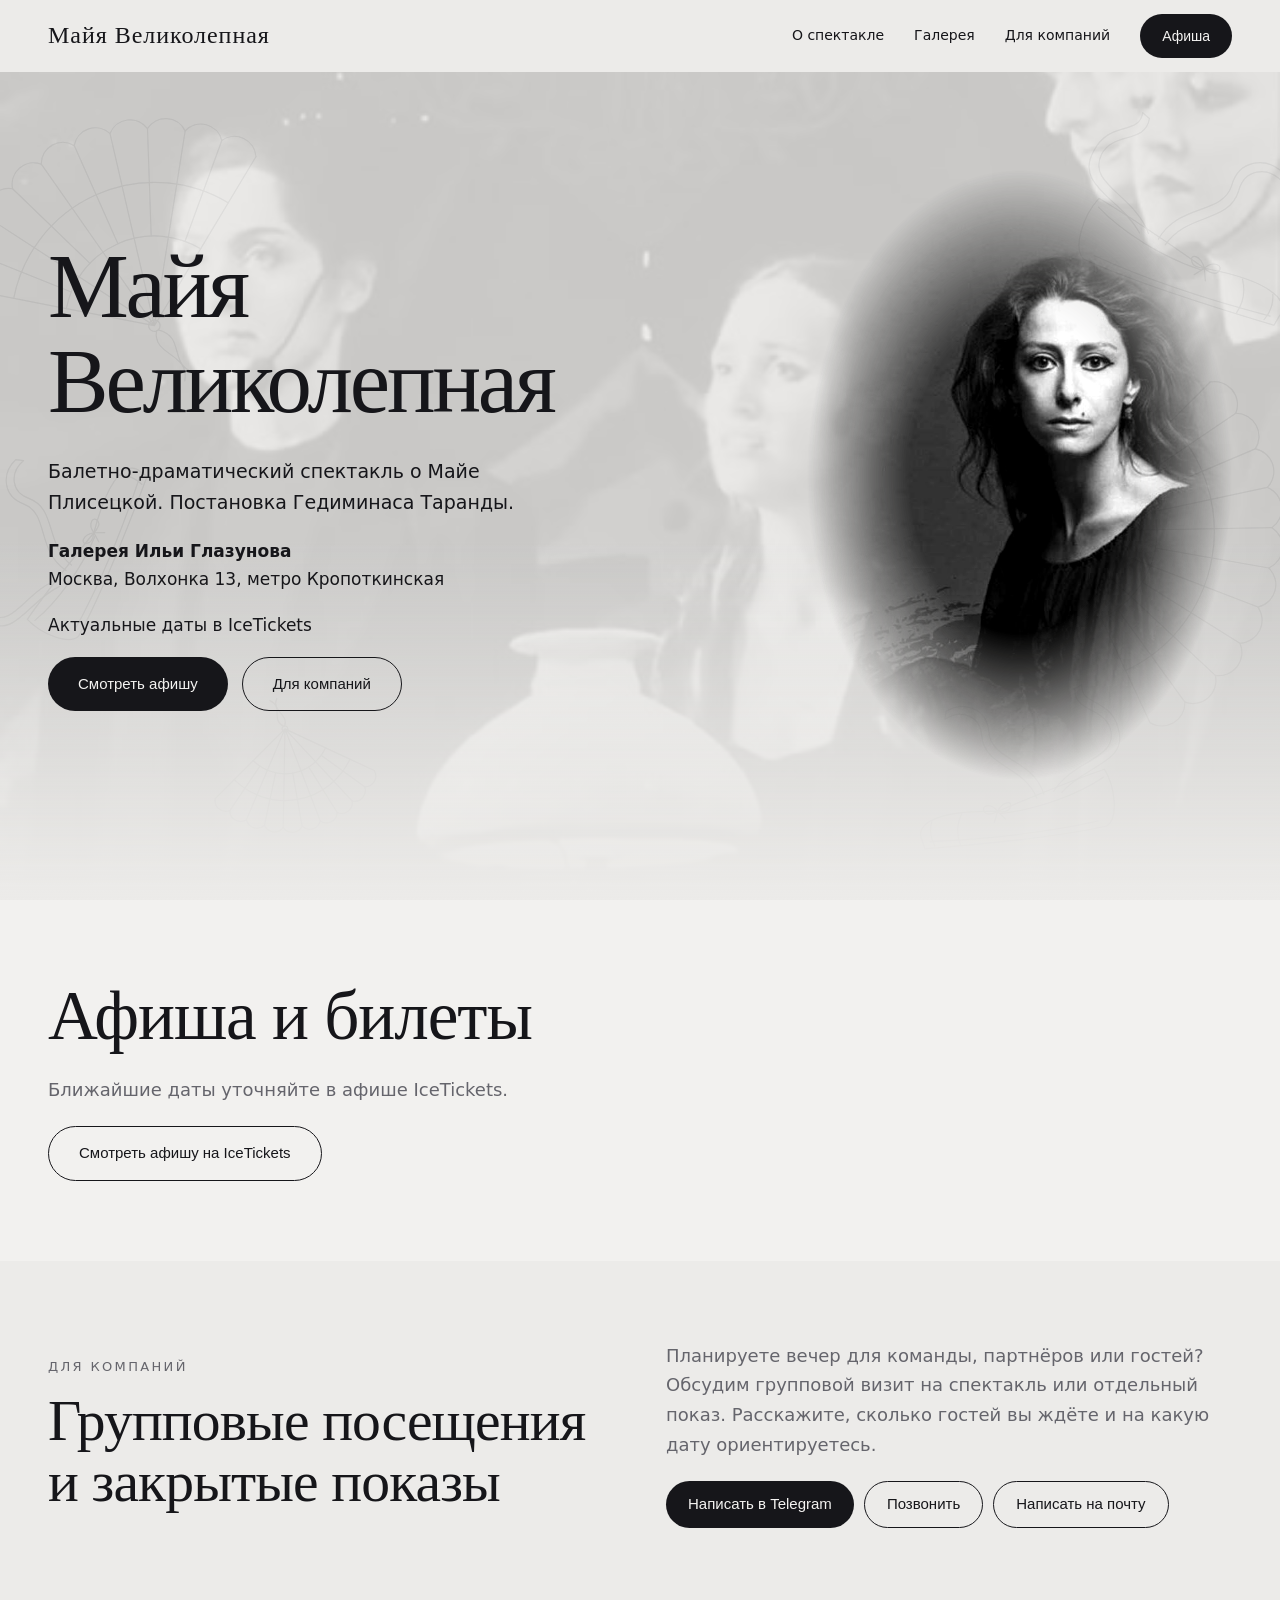
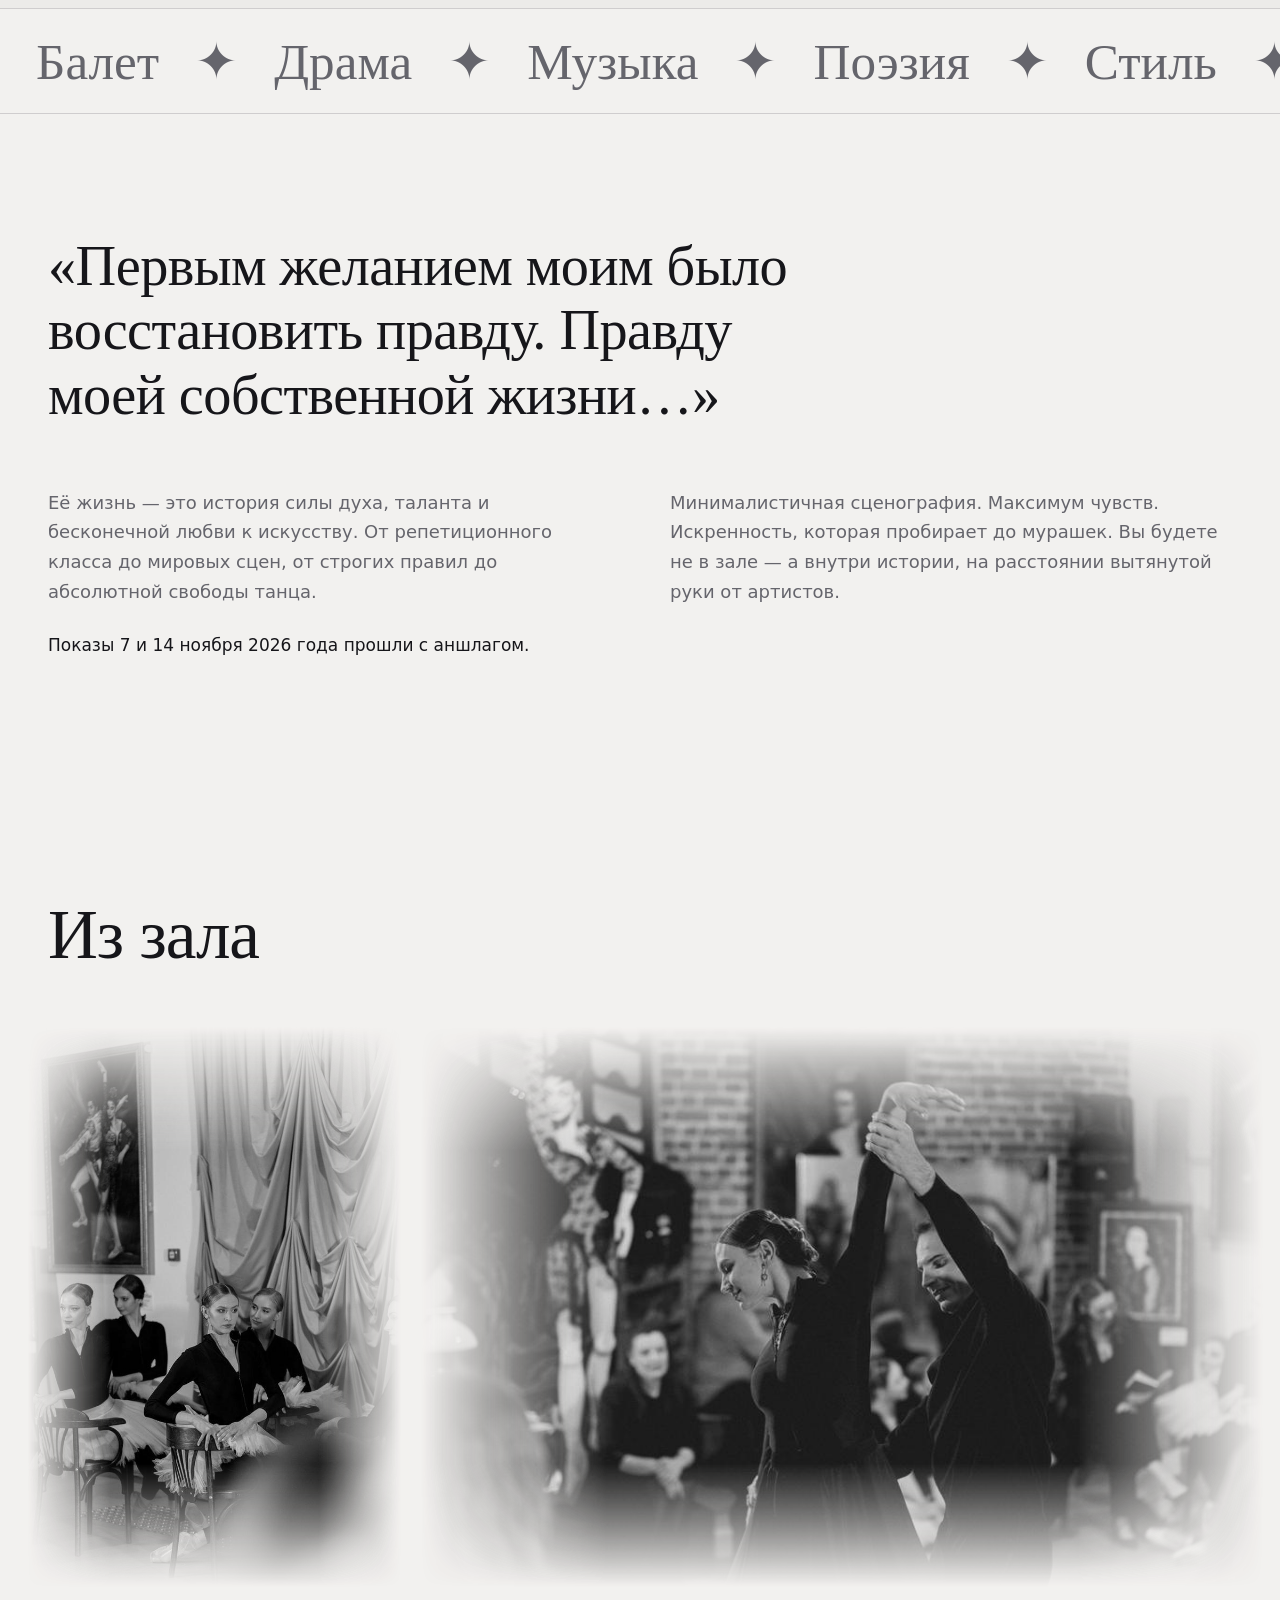
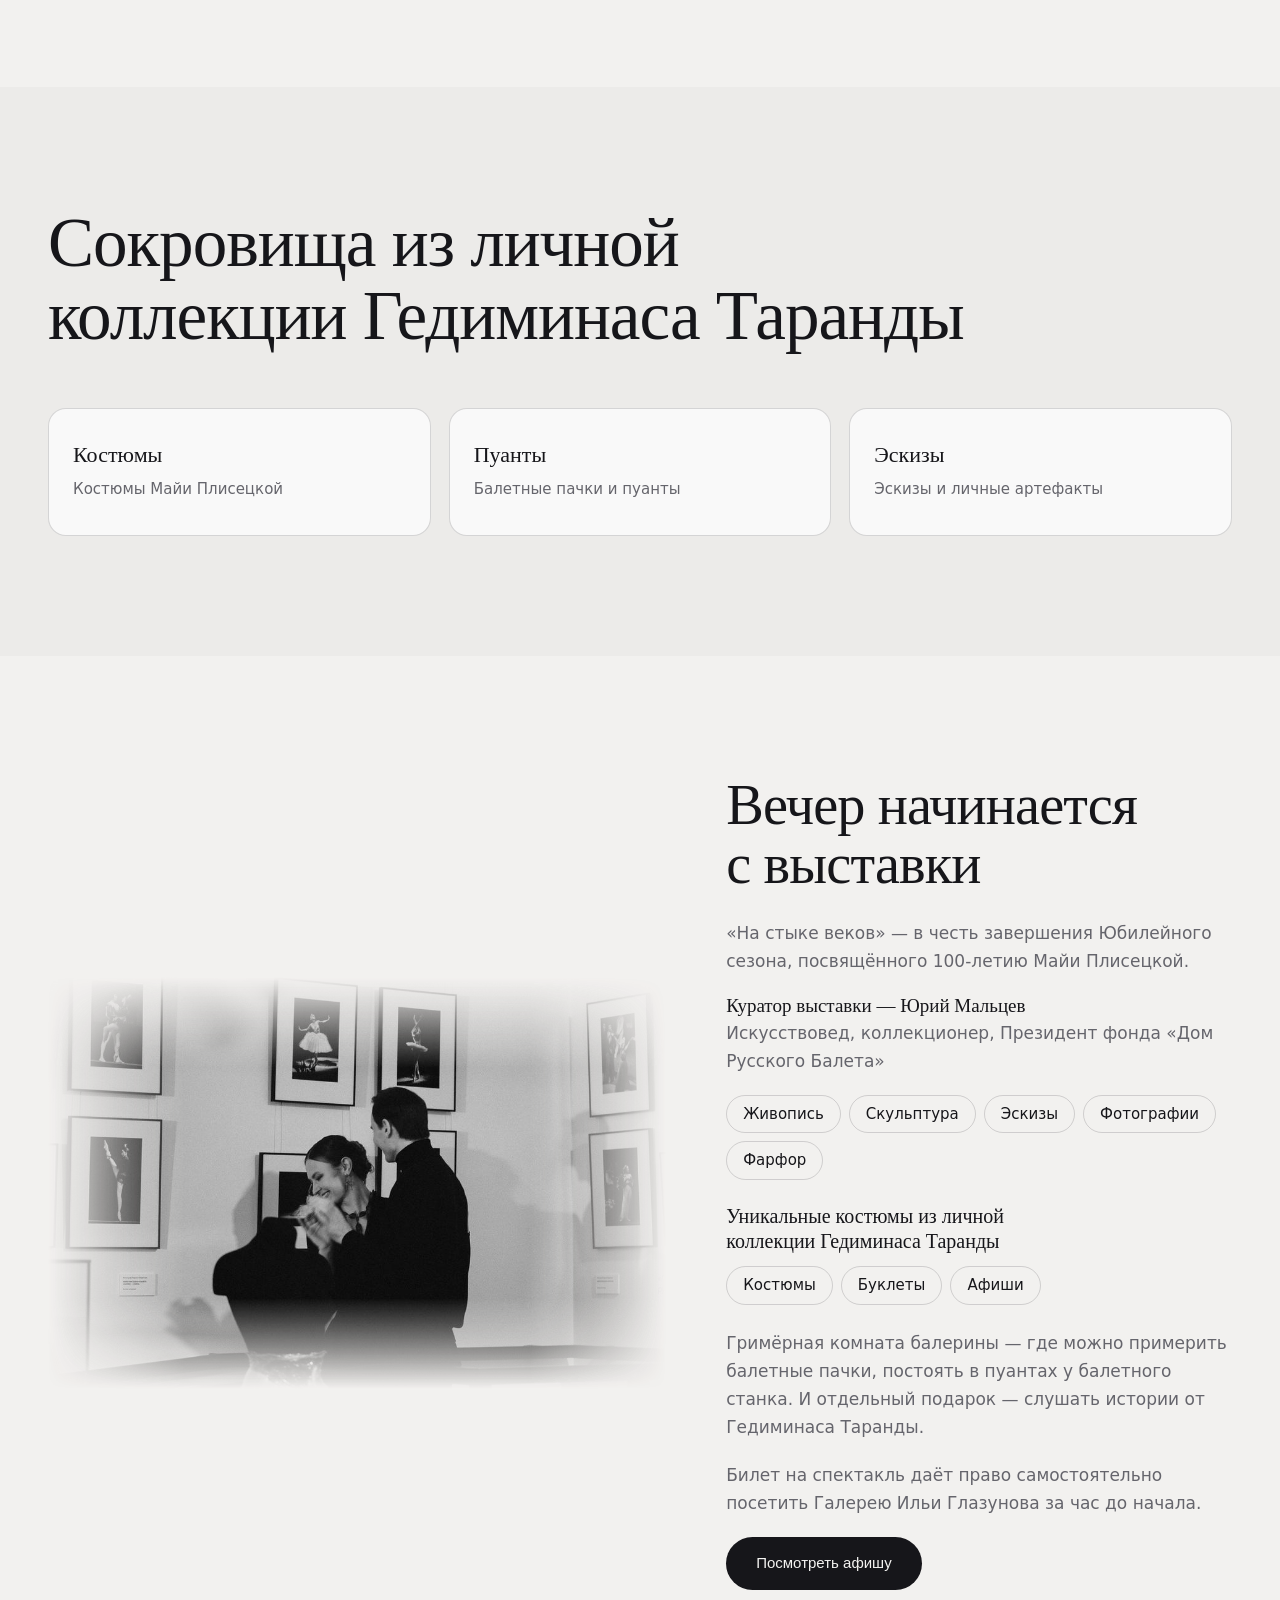
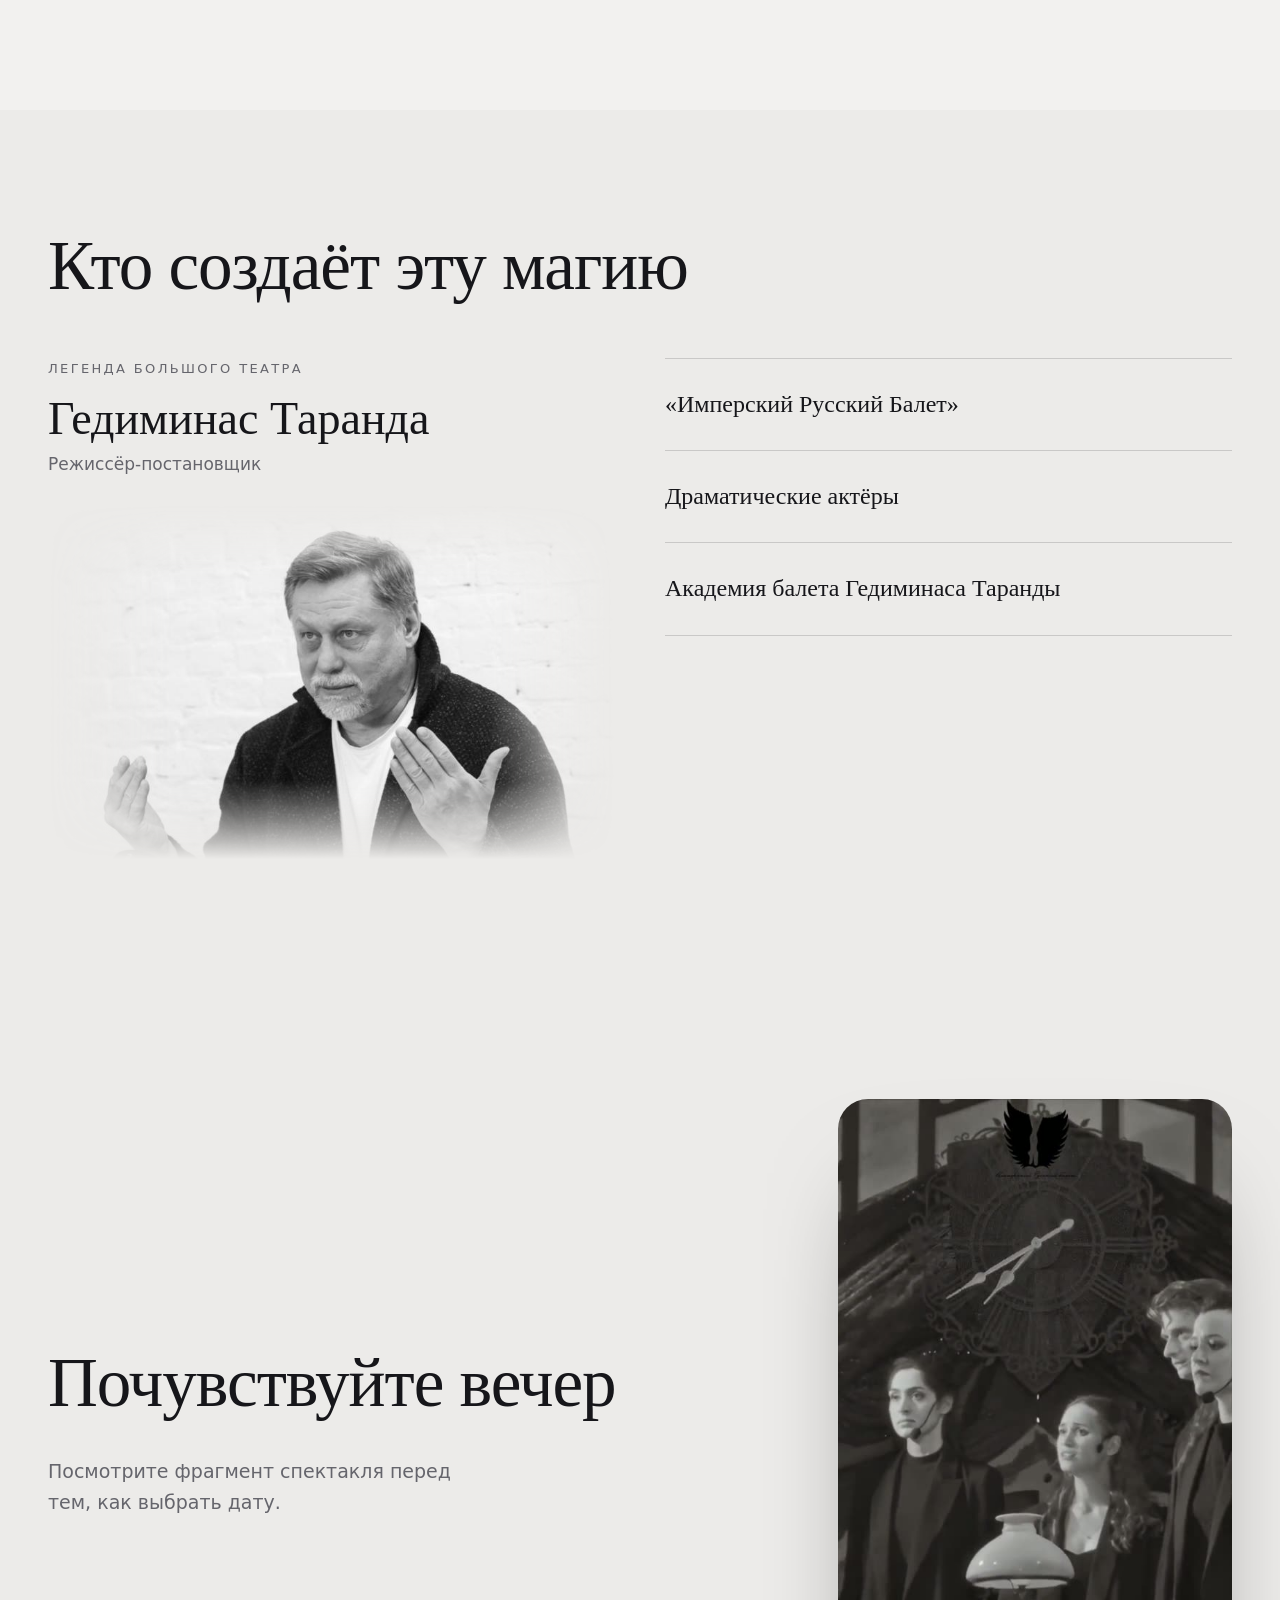
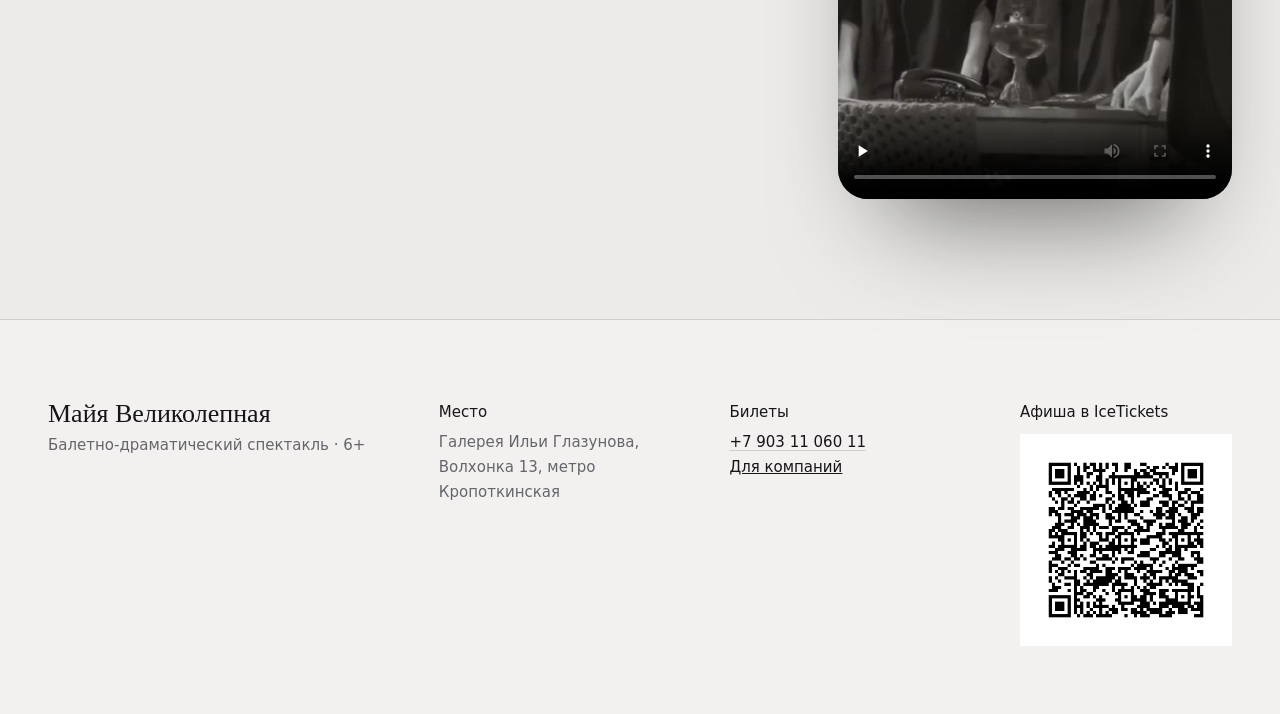
==== commit 60ef2a23: "Обновить афишу, корпоративный блок и сборку сайта" ====
--- a/index.html
+++ b/index.html
@@ -1,44 +1,41 @@
 <!DOCTYPE html>
 <html lang="ru"><head><meta charset="utf-8">
-<meta http-equiv="Content-Security-Policy" content="default-src 'self'; style-src 'self' 'unsafe-inline' https://fonts.googleapis.com; font-src https://fonts.gstatic.com; img-src 'self' data:; media-src 'self'; script-src 'self' 'unsafe-inline'; base-uri 'self'; form-action 'none'">
+<meta http-equiv="Content-Security-Policy" content="default-src 'self'; style-src 'self' 'unsafe-inline' https://fonts.googleapis.com; font-src https://fonts.gstatic.com; img-src 'self'; media-src 'self'; script-src 'self'; object-src 'none'; base-uri 'none'; form-action 'none'">
 <meta name="referrer" content="strict-origin-when-cross-origin">
 <meta name="viewport" content="width=device-width, initial-scale=1, viewport-fit=cover">
-<meta name="description" content="Спектакль-посвящение Майе Плисецкой. Автор постановки Гедиминас Таранда. Галерея Ильи Глазунова, Волхонка 13, метро Кропоткинская. Билеты от 2500 ₽.">
-<meta property="og:title" content="Майя Великолепная — балетно-драматический спектакль в Москве">
-<meta property="og:description" content="Спектакль-посвящение Майе Плисецкой. Галерея Ильи Глазунова, Волхонка 13, метро Кропоткинская. Билеты от 2500 ₽.">
+<meta name="description" content="«Майя Великолепная» — балетно-драматический спектакль Гедиминаса Таранды в Галерее Ильи Глазунова в Москве. Афиша, билеты, групповые посещения и закрытые показы.">
+<meta property="og:title" content="Майя Великолепная — спектакль о Майе Плисецкой в Москве">
+<meta property="og:description" content="Спектакль-посвящение Майе Плисецкой в Галерее Ильи Глазунова. Афиша, билеты, групповые посещения и закрытые показы.">
 <meta property="og:type" content="website">
-<title>Майя Великолепная — балетно-драматический спектакль</title>
+<meta property="og:locale" content="ru_RU">
+<meta name="robots" content="noindex, nofollow">
+<title>Майя Великолепная — спектакль о Майе Плисецкой в Москве</title>
+<link rel="icon" href="assets/photo-01.jpg" type="image/jpeg">
+<script defer src="site.js"></script>
 <link rel="preconnect" href="https://fonts.googleapis.com"><link rel="preconnect" href="https://fonts.gstatic.com" crossorigin>
 <link href="https://fonts.googleapis.com/css2?family=Prata&family=Jost:wght@300;400;500&display=swap" rel="stylesheet">
 <style>
 :root{--bg:#ecebe9;--pane:rgba(247,246,244,.6);--sko:.09;--ink:#16161a;--mut:#65656c;--line:rgba(22,22,26,.16);--card:rgba(255,255,255,.7);--inv:#16161a;--invt:#f4f3f1;--red:#8d2b35;box-sizing:border-box;padding-top:env(safe-area-inset-top,0px);padding-bottom:env(safe-area-inset-bottom,0px)}
 @media(prefers-color-scheme:dark){:root:not([data-theme="light"]){--bg:#1a1a1d;--pane:rgba(29,29,32,.6);--sko:.12;--ink:#efeeec;--mut:#9a9aa2;--line:rgba(239,238,236,.18);--card:rgba(255,255,255,.05);--inv:#efeeec;--invt:#16161a}}
 :root[data-theme="dark"]{--bg:#1a1a1d;--pane:rgba(29,29,32,.6);--sko:.12;--ink:#efeeec;--mut:#9a9aa2;--line:rgba(239,238,236,.18);--card:rgba(255,255,255,.05);--inv:#efeeec;--invt:#16161a}
-html{scroll-behavior:smooth;scroll-padding-top:calc(72px + env(safe-area-inset-top,0px));background:var(--bg)}
+html{scroll-behavior:smooth;scroll-padding-top:calc(72px + env(safe-area-inset-top,0px));scroll-padding-bottom:84px;background:var(--bg)}
 *{box-sizing:border-box;margin:0}
 body{background:transparent;color:var(--ink);font:300 17px/1.65 Jost,system-ui,sans-serif;overflow-x:hidden;-webkit-font-smoothing:antialiased}
 h1,h2,h3,.serif{font-family:Prata,Georgia,serif;font-weight:400;line-height:1.05}
 h1,h2,h3,.q{text-wrap:balance}p{text-wrap:pretty}
 img{display:block;max-width:100%}
-small,.facts,nav a,footer,.pc .m,.pc ul,.treas p,.snd{font-weight:400}
-:focus-visible{outline:2px solid var(--ink);outline-offset:3px}.pc.pm :focus-visible{outline-color:var(--invt)}
-#bg{position:absolute;inset:0;width:100%;height:100%;object-fit:cover;z-index:-1;filter:grayscale(1) contrast(.9);opacity:.3}
+small,.facts,nav a,footer,{font-weight:400}
+:focus-visible{outline:2px solid var(--ink);outline-offset:3px}
+#bg{position:absolute;inset:0;width:100%;height:100%;object-fit:cover;z-index:-1;filter:grayscale(1) contrast(.9);opacity:.16}
 #hero:after{content:"";position:absolute;inset:0;z-index:-1;background:linear-gradient(to bottom,transparent 60%,var(--bg))}
-.treas .ph{cursor:pointer;transition:.4s}.treas .ph:hover{background:var(--inv);color:var(--invt);transform:translateY(-6px)}.treas .ph:hover p,.treas .ph:hover span{color:inherit}.treas .ph span{font-size:14px;color:var(--ink);margin-top:14px;display:block}
-#lb{position:fixed;inset:0;z-index:120;display:none;align-items:center;justify-content:center;background:rgba(10,10,12,.82);backdrop-filter:blur(12px);-webkit-backdrop-filter:blur(12px);padding:20px;cursor:zoom-out}#lb.on{display:flex}#lb img{max-height:90vh;max-width:100%;animation:pop .5s cubic-bezier(.2,.9,.2,1)}
 .team{display:grid;grid-template-columns:1fr 1fr;gap:50px;align-items:start}
 .ey{display:block;font-size:13px;letter-spacing:.18em;text-transform:uppercase;color:var(--mut);margin-bottom:14px}
 .gm .n{font:400 clamp(30px,3.6vw,50px)/1.1 Prata,serif;display:block;margin-bottom:6px}.gm .r{color:var(--mut)}.gm img{width:100%;height:auto;filter:grayscale(1);margin-top:26px;aspect-ratio:16/10;object-fit:cover}
 .lst div{padding:30px 0;border-bottom:1px solid var(--line);font:400 24px/1.3 Prata,serif}.lst div:first-child{border-top:1px solid var(--line)}
-.rvs{display:grid;grid-template-columns:repeat(3,1fr);gap:18px}
-.rw{border:1px solid var(--line);border-radius:24px;padding:30px;background:var(--card);display:flex;flex-direction:column;gap:20px}
-.rw .s{letter-spacing:4px;font-size:15px}.rw p{font:400 19px/1.5 Prata,serif}
-.who{display:flex;gap:14px;align-items:center;margin-top:auto;font-size:15px}.who i{width:44px;height:44px;border-radius:50%;background:var(--inv);color:var(--invt);display:grid;place-items:center;font:400 17px Prata,serif;font-style:normal}.who small{display:block;color:var(--mut);font-size:13px}
 .vd{display:grid;grid-template-columns:1fr auto;gap:90px;align-items:center}
 .vd p{color:var(--mut);font-size:19px;max-width:420px;margin:-20px 0 32px}
 .vf{position:relative;height:min(78vh,700px);aspect-ratio:9/16;border-radius:30px;overflow:hidden;box-shadow:0 60px 110px -50px rgba(0,0,0,.6)}
 .vf video{width:100%;height:100%;object-fit:cover;display:block}
-.snd{position:absolute;left:16px;bottom:16px;border:0;border-radius:99px;padding:10px 18px;background:rgba(15,15,18,.6);color:#fff;font:400 14px Jost,sans-serif;backdrop-filter:blur(10px);-webkit-backdrop-filter:blur(10px);cursor:pointer}
 .wrap{max-width:1240px;margin:auto;padding:0 28px}
 section{padding:120px 0;position:relative}
 .pane{background:var(--pane)}
@@ -51,15 +48,13 @@
 .btn:hover{box-shadow:0 14px 40px -12px rgba(0,0,0,.5)}
 .btn.o{background:transparent;color:var(--ink);border:1px solid var(--ink)}
 .btn.sm{padding:11px 22px;font-size:14px}
-.btn.sm,.snd{min-height:44px}
+.btn.sm{min-height:44px}
 #hero{overflow:hidden;isolation:isolate;min-height:100vh;display:flex;align-items:center;padding:130px 0 80px}
 #hero .wrap{display:grid;grid-template-columns:minmax(0,1.25fr) minmax(0,.75fr);gap:50px;align-items:center}
-h1{font-size:clamp(54px,7.4vw,98px);letter-spacing:-.025em}
-h1 span{display:block;overflow:hidden;padding-bottom:.08em}h1 b{display:inline-block;font-weight:400;transform:translateY(110%);animation:up 1.2s cubic-bezier(.2,.8,.2,1) forwards}
-@keyframes up{to{transform:none}}
-.lead{max-width:470px;margin:34px 0;font-size:19px;color:var(--mut)}.lead strong{color:var(--ink);font-weight:400}
+h1{font-size:clamp(54px,7.1vw,98px);letter-spacing:-.035em}
+h1 span{display:block}
+.lead{max-width:470px;margin:26px 0 18px;font-size:19px;color:var(--mut)}.lead strong{color:var(--ink);font-weight:400}
 .cta{display:flex;gap:14px;flex-wrap:wrap}
-.facts{display:flex;gap:40px;margin-top:56px;flex-wrap:wrap;font-size:14px;color:var(--mut)}.facts b{display:block;color:var(--ink);font:400 20px Prata,serif;margin-bottom:2px}
 .arch{aspect-ratio:3/4.3;position:relative;overflow:hidden}
 .arch img{width:100%;height:100%;object-fit:cover;filter:grayscale(1) contrast(1.05);object-position:50% 0;transform-origin:50% 0;animation:z 18s ease-in-out infinite alternate}
 @keyframes z{to{transform:scale(1.05)}}
@@ -70,13 +65,12 @@
 .q{font:400 clamp(30px,4.4vw,64px)/1.15 Prata,serif;max-width:1000px;letter-spacing:-.01em}
 .two{display:grid;grid-template-columns:1fr 1fr;gap:60px;margin-top:60px;align-items:start}
 .two p{color:var(--mut);font-size:18px}
+.past-shows{margin-top:24px;font-weight:400}
 h2{font-size:clamp(38px,5.4vw,78px);letter-spacing:-.015em;margin-bottom:56px}
 .rail{display:flex;gap:20px;overflow-x:auto;padding:0 28px 30px;scroll-snap-type:x mandatory;scrollbar-width:none}.rail::-webkit-scrollbar{display:none}
 .rail figure{flex:0 0 auto;height:min(64vh,560px);scroll-snap-align:center;overflow:hidden;position:relative}
 .rail img{height:100%;width:auto;filter:grayscale(1);transition:filter .7s,transform 1.2s}.rail figure:hover img{filter:none;transform:scale(1.04)}
 .treas{display:grid;grid-template-columns:repeat(3,1fr);gap:18px}
-.treas div{border:1px solid var(--line);border-radius:18px;padding:30px 24px;background:var(--card);min-height:190px;display:flex;flex-direction:column;justify-content:space-between}
-.treas h3{font-size:22px}.treas p{font-size:14px;color:var(--mut)}
 .ex{display:grid;grid-template-columns:1.1fr .9fr;gap:60px;align-items:center}
 .ex img{filter:grayscale(1);width:100%;height:auto}
 .arch{-webkit-mask-image:radial-gradient(ellipse closest-side,#000 52%,transparent);mask-image:radial-gradient(ellipse closest-side,#000 52%,transparent)}
@@ -84,23 +78,9 @@
 .ex h2{font-size:clamp(34px,4.4vw,62px);margin-bottom:24px}.ex p{color:var(--mut);margin-bottom:20px}.ex p b{display:block;color:var(--ink);font:400 19px Prata,serif;margin-bottom:2px}
 .ex h3{font:400 20px/1.25 Prata,serif;margin-bottom:12px}
 .chips{list-style:none;padding:0;display:flex;flex-wrap:wrap;gap:8px;margin-bottom:24px}.chips li{border:1px solid var(--line);border-radius:99px;padding:6px 16px;font-size:15px}
-.ex .big{margin:28px 0;font:400 20px/1.3 Prata,serif}.ex .big span{display:block;margin-top:6px;font:400 15px Jost,sans-serif;color:var(--mut)}
-.row{display:grid;grid-template-columns:120px 1fr 120px 200px 170px;gap:18px;align-items:center;padding:26px 0;border-bottom:1px solid var(--line);transition:padding .35s,background .35s}
-.row:hover{padding-left:18px;background:var(--card)}
-.row .d{font:400 44px Prata,serif}.row .w{font-size:16px}.row .w small{display:block;color:var(--mut);font-size:13px}
-.st{font-size:14px;display:flex;align-items:center;gap:10px}.st:before{content:"";width:8px;height:8px;border-radius:50%;background:#5c8a6a}
-.st.low:before{background:#c08a2e}
-.pr{display:grid;grid-template-columns:repeat(3,1fr);gap:22px}
-.pc{border:1px solid var(--line);border-radius:24px;padding:40px 34px;background:var(--card);display:flex;flex-direction:column;gap:14px}
-.pc.pm{background:var(--inv);color:var(--invt);transform:translateY(-18px)}.pc.pm .m{color:inherit;opacity:.65}
-.pl{margin:-30px 0 40px;font:400 clamp(22px,2.6vw,30px)/1.2 Prata,serif;color:var(--mut)}
-.pc h3{font-size:40px}.pc .btn{margin-top:auto;justify-content:center}.pc .m{color:var(--mut);font-size:15px}.pc ul{list-style:none;padding:0;font-size:15px;display:grid;gap:8px}
-.pc li:before{content:"— "}
 footer{padding:80px 0 60px;border-top:1px solid var(--line);font-size:15px;color:var(--mut)}footer .wrap{display:grid;grid-template-columns:1.4fr 1fr 1fr auto;gap:40px}footer b{color:var(--ink);font-weight:400;display:block;margin-bottom:6px}footer a[href^="tel"]{color:var(--ink);text-underline-offset:3px;text-decoration-color:var(--line)}
 .qr{display:block;width:max-content;max-width:100%;background:#fff;padding:16px;margin:10px 0 8px}.qr img{width:180px;height:180px}
 .bar{display:none}
-@keyframes pop{from{transform:translateY(40px) scale(.97);opacity:0}}
-#cur{position:fixed;width:300px;height:300px;margin:-150px;border-radius:50%;background:radial-gradient(circle,rgba(255,255,255,.22),transparent 65%);pointer-events:none;z-index:-1;left:0;top:0;opacity:0}
 .rv{opacity:0;transform:translateY(34px);transition:1s cubic-bezier(.2,.8,.2,1)}.rv.in{opacity:1;transform:none}
 #sk{position:fixed;inset:0;z-index:-1;pointer-events:none;overflow:hidden;color:var(--ink);opacity:var(--sko)}
 #sk svg{position:absolute;width:var(--s);height:var(--s);fill:none;stroke:currentColor;stroke-width:1.2;stroke-linecap:round;stroke-linejoin:round;opacity:.7;animation:skd var(--t) ease-in-out var(--d) infinite}
@@ -111,10 +91,64 @@
 #sk svg:nth-child(4){--s:clamp(230px,30vw,440px);--t:24s;--d:-7s;top:40vh;right:-90px;rotate:100deg;animation-direction:reverse}
 #sk svg:nth-child(5){--s:clamp(140px,14vw,220px);--t:39s;--d:-25s;bottom:3vh;left:16vw;rotate:170deg}
 #sk svg:nth-child(6){--s:clamp(170px,20vw,300px);--t:29s;--d:-14s;bottom:-3vh;right:10vw;rotate:-10deg;scale:-1 1}
-@media(max-width:900px){#sk svg:nth-child(n+5){display:none}}
-@media(max-width:900px){.logo{font-size:17px}.vd{grid-template-columns:1fr;gap:34px}.vf{height:auto;width:min(100%,340px);margin:auto}nav a:not(.btn){display:none}.btn.sm{padding:11px 14px;white-space:nowrap}section{padding:80px 0}#hero .wrap,.two,.ex,footer .wrap,.pr{grid-template-columns:1fr}.treas,.team,.rvs{grid-template-columns:1fr}
-.row{grid-template-columns:80px 1fr auto;gap:10px}.row .t,.row .st{display:none}.row .d{font-size:34px}.pc.pm{transform:none}.arch{max-width:340px}.bar{display:flex;position:fixed;left:12px;right:12px;bottom:calc(12px + env(safe-area-inset-bottom,0px));z-index:40}.bar .btn{width:100%;justify-content:center}footer{padding-bottom:calc(110px + env(safe-area-inset-bottom,0px))}h1{font-size:clamp(40px,11vw,148px)}}
-@media(prefers-reduced-motion:reduce){html{scroll-behavior:auto}*{animation:none!important;transition:none!important}.rv{opacity:1;transform:none}h1 b{transform:none}}
+
+[hidden]{display:none!important}
+.sr-only,.skip-link:not(:focus){position:absolute;width:1px;height:1px;padding:0;overflow:hidden;clip-path:inset(50%);white-space:nowrap}
+.skip-link:focus{position:fixed;top:12px;left:12px;z-index:150;background:var(--inv);color:var(--invt);padding:10px 18px}
+header{background:var(--bg)}
+nav a:not(.btn){opacity:1;min-height:44px;display:inline-flex;align-items:center}
+nav a:not(.btn):hover,footer a:hover{text-decoration:underline;text-underline-offset:4px}
+.btn{min-height:44px;justify-content:center;text-align:center;line-height:1.35}
+.venue{font-weight:400;color:var(--mut);margin-bottom:18px}.venue strong{color:var(--ink)}
+.next-show{color:var(--ink);font-weight:400;margin-bottom:18px;min-height:1.65em}
+.next-show span{margin-right:.45em}
+#hero .lead,#hero .venue{color:var(--ink)}
+.next-show time{white-space:nowrap;font-weight:500}
+.motion-control{position:absolute;right:28px;bottom:22px;min-height:44px;padding:8px 14px;border:1px solid var(--line);border-radius:99px;background:var(--bg);color:var(--ink);font:inherit;font-size:14px;cursor:pointer}
+#dates,#corporate{padding:80px 0}
+#dates h2,.corporate h2{margin-bottom:22px}
+#ticket-price{font-weight:500;margin-bottom:8px}
+#schedule-note,.corporate p:not(.ey){color:var(--mut);font-size:18px}
+#rows{margin-top:18px;border-top:1px solid var(--line)}
+.row{display:flex;align-items:center;justify-content:space-between;gap:16px;padding:18px 0;border-bottom:1px solid var(--line)}
+.row time{display:grid;gap:3px}.row time strong{font:400 clamp(22px,3vw,34px) Prata,Georgia,serif}
+.row time span{color:var(--mut);font-size:15px;font-weight:400}
+.schedule-link{margin-top:22px}.corporate{display:grid;grid-template-columns:1fr 1fr;align-items:center;gap:52px}
+.corporate h2{font-size:clamp(34px,4.5vw,60px);margin:0}
+.corporate .cta{margin-top:22px;gap:10px}.corporate .btn{padding:12px 22px}
+.treas .ph{display:flex;min-height:128px;flex-direction:column;justify-content:center;gap:9px;border:1px solid var(--line);border-radius:18px;padding:22px 24px;background:var(--card);color:var(--ink);text-decoration:none}
+.ph strong{font:400 22px Prata,Georgia,serif}.ph span{color:var(--mut);font-size:15px}
+.ph:hover strong{text-decoration:underline;text-underline-offset:5px}
+#photo-dialog{max-width:min(94vw,940px);max-height:94vh;position:fixed;inset:0;margin:auto;padding:12px;border:0;border-radius:18px;background:var(--bg);color:var(--ink)}
+#photo-dialog::backdrop{background:rgba(10,10,12,.84)}
+#photo-dialog img{max-height:77vh;width:auto;margin:auto;object-fit:contain}
+#photo-dialog figcaption{padding-top:8px;text-align:center}
+.dialog-close{position:absolute;top:17px;right:17px;width:44px;height:44px;border:1px solid var(--line);border-radius:50%;background:var(--bg);color:var(--ink);font:26px/1 system-ui;cursor:pointer}
+footer a{color:var(--ink)}.footer-title{font-size:26px}
+.mq div,.arch img,#sk svg{animation:none}
+.rv{opacity:1;transform:none}
+@media(max-width:900px){
+  #sk svg:nth-child(n+5),nav a.nav-secondary{display:none}
+  .logo{font-size:clamp(14px,3.8vw,19px);white-space:normal}
+  nav{gap:12px;flex-shrink:0}header .wrap{gap:12px;height:64px}
+  .wrap{padding-inline:20px}
+  .vd,.two,.ex,footer .wrap,.treas,.team,.corporate{grid-template-columns:1fr;gap:24px}
+  .vf{height:auto;width:min(100%,340px);margin:auto}
+  section,#dates,#corporate{padding:52px 0}
+  #hero{min-height:auto;padding:95px 0 32px}
+  #hero .wrap{grid-template-columns:1fr;width:100%;gap:26px}
+  h1{font-size:clamp(36px,10.35vw,77px)}
+  h2{margin-bottom:28px}
+  .lead{margin:16px 0 12px;font-size:17px}
+  .venue,.next-show{font-size:15px;margin-bottom:12px}
+  .cta{gap:9px}.cta .btn{padding:11px 17px}
+  .arch{width:min(44vw,230px);aspect-ratio:4/4.1;justify-self:center}
+  .vd p{margin:0}
+  .bar{display:flex;position:fixed;left:12px;right:12px;bottom:calc(12px + env(safe-area-inset-bottom,0px));z-index:40}
+  .bar .btn{width:100%;background:#8d2b35;color:#fff;padding-block:12px}
+  footer{padding:48px 0 calc(84px + env(safe-area-inset-bottom,0px))}
+}
+@media(prefers-reduced-motion:reduce){html{scroll-behavior:auto}.btn,.rail img{transition:none}}
 </style></head><body>
 <svg width="0" height="0" style="position:absolute" aria-hidden="true" focusable="false">
 <symbol id="sk-fan" viewBox="0 0 200 200">
@@ -133,71 +167,129 @@
 </symbol>
 </svg>
 <div id="sk" aria-hidden="true"><svg><use href="#sk-fan"/></svg><svg><use href="#sk-pt"/></svg><svg><use href="#sk-pt"/></svg><svg><use href="#sk-fan"/></svg><svg><use href="#sk-fan"/></svg><svg><use href="#sk-pt"/></svg></div>
-<div id="cur"></div>
-<header id="hd"><div class="wrap"><a class="logo" href="#top">Майя Великолепная</a><nav><a href="#about">О спектакле</a><a href="#gal">Галерея</a><a href="#rev">Отзывы</a><a href="#dates">Даты</a><a href="#price">Цены</a><a class="btn sm" data-buy href="https://icetickets.ru/meropriyatie/-baletno-dramaticheskiy-spektakl-mayya-velikolepnaya--000044326" target="_blank" rel="noopener noreferrer">Купить билет</a></nav></div></header>
-
-<main id="top">
-<section id="hero"><video id="bg" src="assets/hero-video.mp4" muted loop playsinline autoplay preload="auto"></video><div class="wrap">
-<div><h1><span><b>Майя</b></span><span><b style="animation-delay:.15s">Великолепная</b></span></h1>
-<p class="lead">Спектакль-посвящение величайшей балерине XX века Майе Плисецкой. <strong>Автор постановки — Гедиминас Таранда.</strong></p>
-<div class="cta"><a class="btn" data-buy href="https://icetickets.ru/meropriyatie/-baletno-dramaticheskiy-spektakl-mayya-velikolepnaya--000044326" target="_blank" rel="noopener noreferrer">Выбрать дату и купить билет →</a><a class="btn o" href="#about">О спектакле</a></div>
-<div class="facts"><div><b>24 окт — 5 дек</b>пятницы и субботы</div><div><b>19:00</b>начало</div><div><b>Галерея Ильи Глазунова</b>Волхонка&nbsp;13, метро Кропоткинская</div></div></div>
-<div style="position:relative"><div class="arch"><img src="assets/photo-01.jpg" width="633" height="1125" fetchpriority="high" alt="Майя Плисецкая"></div></div>
-</div></section>
-
-<div class="mq pane"><div><span>Балет</span>✦<span>Драма</span>✦<span>Музыка</span>✦<span>Поэзия</span>✦<span>Стиль</span>✦<span>Балет</span>✦<span>Драма</span>✦<span>Музыка</span>✦<span>Поэзия</span>✦<span>Стиль</span>✦<span>Балет</span>✦<span>Драма</span>✦<span>Музыка</span>✦<span>Поэзия</span>✦<span>Стиль</span>✦<span>Балет</span>✦<span>Драма</span>✦<span>Музыка</span>✦<span>Поэзия</span>✦<span>Стиль</span>✦</div></div>
+<a class="skip-link" href="#top">К содержанию</a>
+<header id="hd"><div class="wrap">
+  <a class="logo" href="#top">Майя Великолепная</a>
+  <nav aria-label="Основное меню">
+    <a class="nav-secondary" href="#about">О спектакле</a>
+    <a class="nav-secondary" href="#gal">Галерея</a>
+    <a href="#corporate">Для компаний</a>
+    <a class="btn sm nav-secondary" href="#dates">Афиша</a>
+  </nav>
+</div></header>
+
+<main id="top" tabindex="-1">
+<section id="hero">
+  <video id="bg" data-src="assets/hero-video.mp4" poster="assets/hero-poster.jpg" muted loop playsinline preload="none" aria-hidden="true"></video>
+  <div class="wrap">
+    <div>
+      <h1><span>Майя</span> <span>Великолепная</span></h1>
+      <p class="lead">Балетно-драматический спектакль о Майе Плисецкой. <strong>Постановка Гедиминаса Таранды.</strong></p>
+      <p class="venue"><strong>Галерея Ильи Глазунова</strong><br>Москва, Волхонка&nbsp;13, метро Кропоткинская</p>
+      <p class="next-show" id="next-show"><span>Актуальные даты в IceTickets</span> <time hidden></time></p>
+      <div class="cta">
+        <a class="btn" id="show-cta" href="#dates">Выбрать дату</a>
+        <a class="btn o" href="#corporate">Для компаний</a>
+      </div>
+    </div>
+    <div class="arch"><img src="assets/photo-01.jpg" width="633" height="1125" fetchpriority="high" alt="Майя Плисецкая"></div>
+  </div>
+  <button class="motion-control" type="button" id="motion-control" hidden>Пауза фонового видео</button>
+</section>
+
+<section id="dates" class="pane">
+  <div class="wrap">
+    <h2>Афиша и билеты</h2>
+    <p id="ticket-price" hidden></p>
+    <p id="schedule-note">Выберите сеанс на IceTickets. Там указаны актуальные цены и доступные места.</p>
+    <div id="rows" hidden>
+      <div class="row">
+        <time datetime="2026-11-21T19:00:00+03:00"><strong>21 ноября</strong><span>Суббота, 19:00</span></time>
+        <a class="btn sm" data-buy data-show-date="2026-11-21" href="https://icetickets.ru/event_tickets/?guid=48a9075b-bb23-11f1-966a-bc2411ce60eb" target="_blank" rel="noopener noreferrer" aria-label="Билеты на 21 ноября в 19:00 на IceTickets">Билеты</a>
+      </div>
+      <div class="row">
+        <time datetime="2026-11-28T19:00:00+03:00"><strong>28 ноября</strong><span>Суббота, 19:00</span></time>
+        <a class="btn sm" data-buy data-show-date="2026-11-28" href="https://icetickets.ru/event_tickets/?guid=48a9075c-bb23-11f1-966a-bc2411ce60eb" target="_blank" rel="noopener noreferrer" aria-label="Билеты на 28 ноября в 19:00 на IceTickets">Билеты</a>
+      </div>
+      <div class="row">
+        <time datetime="2026-12-05T19:00:00+03:00"><strong>5 декабря</strong><span>Суббота, 19:00</span></time>
+        <a class="btn sm" data-buy data-show-date="2026-12-05" href="https://icetickets.ru/event_tickets/?guid=48a9075d-bb23-11f1-966a-bc2411ce60eb" target="_blank" rel="noopener noreferrer" aria-label="Билеты на 5 декабря в 19:00 на IceTickets">Билеты</a>
+      </div>
+    </div>
+    <a class="btn o schedule-link" data-buy href="https://icetickets.ru/meropriyatie/-baletno-dramaticheskiy-spektakl-mayya-velikolepnaya--000044326" target="_blank" rel="noopener noreferrer">Смотреть афишу на IceTickets</a>
+  </div>
+</section>
+
+<section id="corporate">
+  <div class="wrap corporate">
+    <div>
+      <p class="ey">Для компаний</p>
+      <h2>Групповые посещения и закрытые показы</h2>
+    </div>
+    <div>
+      <p>Планируете вечер для команды, партнёров или гостей? Обсудим групповой визит на спектакль или отдельный показ. Расскажите, сколько гостей вы ждёте и на какую дату ориентируетесь.</p>
+      <div class="cta">
+        <a class="btn" data-corporate="telegram" href="https://t.me/Ekaterina_Churkina" target="_blank" rel="noopener noreferrer">Написать в Telegram</a>
+        <a class="btn o" data-corporate="phone" href="tel:+79859230996">Позвонить</a>
+        <a class="btn o" data-corporate="email" href="mailto:tarandadenis15@gmail.com?subject=%D0%9C%D0%B0%D0%B9%D1%8F%20%D0%92%D0%B5%D0%BB%D0%B8%D0%BA%D0%BE%D0%BB%D0%B5%D0%BF%D0%BD%D0%B0%D1%8F%20%E2%80%94%20%D0%B4%D0%BB%D1%8F%20%D0%BA%D0%BE%D0%BC%D0%BF%D0%B0%D0%BD%D0%B8%D0%B9">Написать на почту</a>
+      </div>
+    </div>
+  </div>
+</section>
+
+<div class="mq pane" aria-hidden="true"><div><span>Балет</span>✦<span>Драма</span>✦<span>Музыка</span>✦<span>Поэзия</span>✦<span>Стиль</span>✦<span>Балет</span>✦<span>Драма</span>✦<span>Музыка</span>✦<span>Поэзия</span>✦<span>Стиль</span>✦<span>Балет</span>✦<span>Драма</span>✦<span>Музыка</span>✦<span>Поэзия</span>✦<span>Стиль</span>✦<span>Балет</span>✦<span>Драма</span>✦<span>Музыка</span>✦<span>Поэзия</span>✦<span>Стиль</span>✦</div></div>
 
 <section id="about" class="pane"><div class="wrap">
-<p class="q rv">«Первым желанием моим было восстановить правду. Правду моей собственной жизни…»</p>
-<div class="two rv"><p>Её жизнь — это история силы духа, таланта и бесконечной любви к искусству. От репетиционного класса до мировых сцен, от строгих правил до абсолютной свободы танца.</p><p>Минималистичная сценография. Максимум чувств. Искренность, которая пробирает до мурашек. Вы будете не в зале — а внутри истории, на расстоянии вытянутой руки от артистов.</p></div></div></section>
+<h2 class="sr-only">О спектакле</h2><p class="q rv">«Первым желанием моим было восстановить правду. Правду моей собственной жизни…»</p>
+<div class="two rv"><p>Её жизнь — это история силы духа, таланта и бесконечной любви к искусству. От репетиционного класса до мировых сцен, от строгих правил до абсолютной свободы танца.</p><p>Минималистичная сценография. Максимум чувств. Искренность, которая пробирает до мурашек. Вы будете не в зале — а внутри истории, на расстоянии вытянутой руки от артистов.</p></div><p class="past-shows">Показы 7 и 14 ноября 2026 года прошли с аншлагом.</p></div></section>
 
 <section id="gal" class="pane" style="padding-bottom:70px"><div class="wrap"><h2 class="rv">Из зала</h2></div>
-<div class="rail">
-<figure><img src="assets/photo-07.jpg" width="700" height="1050" loading="lazy" alt="Кадр из спектакля"></figure><figure><img src="assets/photo-08.jpg" width="900" height="599" loading="lazy" alt="Кадр из спектакля"></figure><figure><img src="assets/photo-09.jpg" width="800" height="664" loading="lazy" alt="Кадр из спектакля"></figure><figure><img src="assets/photo-10.jpg" width="900" height="599" loading="lazy" alt="Кадр из спектакля"></figure><figure><img src="assets/photo-11.jpg" width="900" height="599" loading="lazy" alt="Кадр из спектакля"></figure><figure><img src="assets/photo-07.jpg" width="700" height="1050" loading="lazy" alt="Кадр из спектакля"></figure><figure><img src="assets/photo-12.jpg" width="900" height="599" loading="lazy" alt="Кадр из спектакля"></figure></div></section>
+<div class="rail" tabindex="0" role="region" aria-label="Фотографии спектакля">
+<figure><img src="assets/photo-07.jpg" width="700" height="1050" loading="lazy" alt="Кадр из спектакля"></figure><figure><img src="assets/photo-08.jpg" width="900" height="599" loading="lazy" alt="Кадр из спектакля"></figure><figure><img src="assets/photo-09.jpg" width="800" height="664" loading="lazy" alt="Кадр из спектакля"></figure><figure><img src="assets/photo-10.jpg" width="900" height="599" loading="lazy" alt="Кадр из спектакля"></figure><figure><img src="assets/photo-11.jpg" width="900" height="599" loading="lazy" alt="Кадр из спектакля"></figure><figure><img src="assets/photo-12.jpg" width="900" height="599" loading="lazy" alt="Кадр из спектакля"></figure></div></section>
 
 <section><div class="wrap"><h2 class="rv">Сокровища из личной коллекции Гедиминаса Таранды</h2>
-<div class="treas rv"><div class="ph" data-ph="c" tabindex="0" role="button"><h3>Костюмы</h3><p>Костюмы Майи Плисецкой</p><span>Смотреть фото →</span></div><div class="ph" data-ph="p" tabindex="0" role="button"><h3>Пуанты</h3><p>Балетные пачки и пуанты</p><span>Смотреть фото →</span></div><div class="ph" data-ph="e" tabindex="0" role="button"><h3>Эскизы</h3><p>Эскизы и личные артефакты</p><span>Смотреть фото →</span></div></div></div></section>
+<div class="treas rv">
+  <a class="ph" href="assets/photo-16.jpg" data-photo="Костюмы из коллекции"><strong>Костюмы</strong><span>Костюмы Майи Плисецкой</span></a>
+  <a class="ph" href="assets/photo-17.jpg" data-photo="Балетные пачки и пуанты"><strong>Пуанты</strong><span>Балетные пачки и пуанты</span></a>
+  <a class="ph" href="assets/photo-18.jpg" data-photo="Эскизы и личные артефакты"><strong>Эскизы</strong><span>Эскизы и личные артефакты</span></a>
+</div></div></section>
 
 <section class="pane"><div class="wrap ex"><img class="rv" src="assets/photo-13.jpg" width="1000" height="666" loading="lazy" alt="Выставка «На стыке веков»">
-<div class="rv"><span class="ey">Глава</span><h2>Вечер начинается с выставки</h2><p>«На стыке веков» — в честь завершения Юбилейного сезона, посвящённого 100-летию Майи Плисецкой.</p>
+<div class="rv"><h2>Вечер начинается с выставки</h2><p>«На стыке веков» — в честь завершения Юбилейного сезона, посвящённого 100-летию Майи Плисецкой.</p>
 <p><b>Куратор выставки — Юрий Мальцев</b>Искусствовед, коллекционер, Президент фонда «Дом Русского Балета»</p>
 <ul class="chips"><li>Живопись</li><li>Скульптура</li><li>Эскизы</li><li>Фотографии</li><li>Фарфор</li></ul>
 <h3>Уникальные костюмы из личной коллекции Гедиминаса Таранды</h3>
 <ul class="chips"><li>Костюмы</li><li>Буклеты</li><li>Афиши</li></ul>
 <p>Гримёрная комната балерины — где можно примерить балетные пачки, постоять в пуантах у балетного станка. И отдельный подарок&nbsp;— слушать истории от Гедиминаса Таранды.</p>
-<div class="big">Галерея Ильи Глазунова, Волхонка&nbsp;13, метро Кропоткинская<span>С 24 октября по 5 декабря</span></div><a class="btn" data-buy href="https://icetickets.ru/meropriyatie/-baletno-dramaticheskiy-spektakl-mayya-velikolepnaya--000044326" target="_blank" rel="noopener noreferrer">Хочу на спектакль →</a></div></div></section>
+<p>Билет на спектакль даёт право самостоятельно посетить Галерею Ильи Глазунова за час до начала.</p>
+<a class="btn" href="#dates">Посмотреть афишу</a></div></div></section>
 
 <section><div class="wrap"><h2 class="rv">Кто создаёт эту магию</h2>
 <div class="team rv"><div class="gm"><span class="ey">Легенда Большого театра</span><span class="n">Гедиминас Таранда</span><span class="r">Режиссёр-постановщик</span><img src="assets/photo-14.jpg" width="900" height="510" loading="lazy" alt="Гедиминас Таранда"></div><div class="lst"><div>«Имперский Русский Балет»</div><div>Драматические актёры</div><div>Академия балета Гедиминаса Таранды</div></div></div></div></section>
 
-<section id="vid"><div class="wrap vd"><div class="rv"><h2>Почувствуйте вечер</h2><p>Несколько минут из мира спектакля — и вы уже там. Остаётся выбрать дату.</p><a class="btn" data-buy href="https://icetickets.ru/meropriyatie/-baletno-dramaticheskiy-spektakl-mayya-velikolepnaya--000044326" target="_blank" rel="noopener noreferrer">Выбрать дату →</a></div><div class="vf rv"><video id="v2" src="assets/evening-video.mp4" poster="assets/evening-poster.jpg" width="720" height="1280" muted loop playsinline preload="metadata"></video><button class="snd" id="snd">Включить звук</button></div></div></section>
-<section id="rev" class="pane" style="padding-bottom:40px"><div class="wrap"><h2 class="rv">Отзывы зрителей</h2><div class="rvs rv"><div class="rw"><span class="s">★★★★★</span><p>Не ожидала, что так сильно зацепит. Артисты в двух шагах, и каждая сцена как личное письмо. После экскурсии по выставке смотришь спектакль совсем другими глазами.</p><div class="who"><i>Е</i><div>Елена Вебер</div></div></div><div class="rw"><span class="s">★★★★★</span><p>Были с женой на Премиум: просекко и сыры к месту, но главное — постановка. Стихи Вознесенского под музыку Чайковского — отдельная радость.</p><div class="who"><i>А</i><div>Андрей Петросян</div></div></div><div class="rw"><span class="s">★★★★★</span><p>Водила дочь, ей десять. Не отрывалась ни на минуту, а потом ещё неделю репетировала дома. Спасибо за такую живую историю.</p><div class="who"><i>Н</i><div>Наталья Коэн</div></div></div><div class="rw"><span class="s">★★★★★</span><p>Минимум декораций, максимум чувств — именно так. Костюмы и пуанты в экспозиции разглядывала бы часами.</p><div class="who"><i>М</i><div>Мария Мартен</div></div></div><div class="rw"><span class="s">★★★★★</span><p>Я далёк от балета, но ушёл под сильным впечатлением. Драматические сцены держат так, что забываешь, что находишься в галерее.</p><div class="who"><i>И</i><div>Игорь Ким</div></div></div><div class="rw"><span class="s">★★★★★</span><p>Очень камерно и очень честно. Места лучше брать заранее — зал небольшой, и вечера разлетаются.</p><div class="who"><i>О</i><div>Ольга Росси</div></div></div></div></div></section>
-<section id="dates" class="pane"><div class="wrap"><h2 class="rv">Выберите вечер</h2><div id="rows"></div></div></section>
-
-<section id="price"><div class="wrap"><h2 class="rv">Билеты</h2><p class="pl rv">От 2&nbsp;500&nbsp;₽ до 5&nbsp;000&nbsp;₽</p>
-<div class="pr rv">
-<div class="pc"><h3>Детский</h3><span class="m">Для маленьких зрителей</span><a class="btn o" data-buy href="https://icetickets.ru/meropriyatie/-baletno-dramaticheskiy-spektakl-mayya-velikolepnaya--000044326" target="_blank" rel="noopener noreferrer" aria-label="Купить детский билет">Купить</a></div>
-<div class="pc"><h3>Взрослый</h3><span class="m">Спектакль и экскурсия по выставке</span><a class="btn o" data-buy href="https://icetickets.ru/meropriyatie/-baletno-dramaticheskiy-spektakl-mayya-velikolepnaya--000044326" target="_blank" rel="noopener noreferrer" aria-label="Купить взрослый билет">Купить</a></div>
-<div class="pc pm"><h3>Премиум</h3><span class="m">Всего 6 столиков</span><ul><li>Бокал игристого</li><li>Сырная тарелка</li><li>Кофе</li></ul><a class="btn" style="background:var(--invt);color:var(--inv)" data-buy href="https://icetickets.ru/meropriyatie/-baletno-dramaticheskiy-spektakl-mayya-velikolepnaya--000044326" target="_blank" rel="noopener noreferrer" aria-label="Купить премиум билет">Купить</a></div></div></div></section>
+<section id="vid">
+  <div class="wrap vd">
+    <div class="rv"><h2>Почувствуйте вечер</h2><p>Посмотрите фрагмент спектакля перед тем, как выбрать дату.</p></div>
+    <div class="vf rv"><video src="assets/evening-video.mp4" poster="assets/evening-poster.jpg" width="720" height="1280" playsinline controls preload="none" aria-label="Видео о спектакле"></video></div>
+  </div>
+</section>
 </main>
 
-<footer class="pane"><div class="wrap"><div><b class="serif" style="font-size:26px">Майя Великолепная</b>Балетно-драматический спектакль · 6+</div><div><b>Место</b>Галерея Ильи Глазунова, Волхонка&nbsp;13, метро Кропоткинская</div><div><b>Билеты</b><a href="tel:+79031106011">+7 903 11 060 11</a><br>Каждую пятницу и субботу, 19:00</div><div><b>Билеты по QR-коду</b><a class="qr" href="https://icetickets.ru/meropriyatie/-baletno-dramaticheskiy-spektakl-mayya-velikolepnaya--000044326" target="_blank" rel="noopener noreferrer" aria-label="Купить билеты по QR-коду"><img src="assets/qr-tickets.png" width="180" height="180" alt="QR-код для покупки билетов на сайте icetickets.ru" loading="lazy"></a><small>Наведите камеру телефона</small></div></div></footer>
-<div class="bar"><a class="btn" data-buy href="https://icetickets.ru/meropriyatie/-baletno-dramaticheskiy-spektakl-mayya-velikolepnaya--000044326" target="_blank" rel="noopener noreferrer">Купить билет</a></div>
-
-<div id="lb"><img id="lbi" alt="Фото из коллекции"></div>
-<script>
-const $=s=>document.querySelector(s),M=['января','февраля','марта','апреля','мая','июня','июля','августа','сентября','октября','ноября','декабря'],W=['воскресенье','понедельник','вторник','среда','четверг','пятница','суббота'];
-const D=[[9,'out'],[10,'low'],[16,'out'],[17,''],[24,''],[31,'low'],[37,''],[44,''],[51,'']].map(([n,s])=>{const d=new Date(2026,9,n<=21?n:n-21+31>31?n:n);return{n,s}});
-const days=[];[['2026-10-24',''],['2026-10-31','low'],['2026-11-07',''],['2026-11-14',''],['2026-11-21','low'],['2026-11-28',''],['2026-12-05','low']].forEach(([iso,s])=>{const d=new Date(iso+'T19:00:00');days.push({iso,s,d})});
-$('#rows').innerHTML=days.map(x=>`<div class="row rv"><div class="d">${x.d.getDate()}</div><div class="w">${M[x.d.getMonth()]}<small>${W[x.d.getDay()]}</small></div><div class="t">19:00</div><div class="st ${x.s}">${x.s=='low'?'Осталось мало мест':'Есть места'}</div><a class="btn sm" data-buy href="https://icetickets.ru/meropriyatie/-baletno-dramaticheskiy-spektakl-mayya-velikolepnaya--000044326" target="_blank" rel="noopener noreferrer" aria-label="Купить билет на ${x.d.getDate()} ${M[x.d.getMonth()]}">Купить</a></div>`).join('');
-const io=new IntersectionObserver(e=>e.forEach(x=>{if(x.isIntersecting){x.target.classList.add('in');io.unobserve(x.target)}}),{threshold:.12});document.querySelectorAll('.rv').forEach(el=>io.observe(el));
-addEventListener('scroll',()=>$('#hd').classList.toggle('s',scrollY>40),{passive:true});
-const v=$('#bg');v.playbackRate=.8;v.play().catch(()=>{});addEventListener('pointerdown',()=>v.play().catch(()=>{}),{once:true});
-const cur=$('#cur');if(matchMedia('(pointer:fine)').matches)addEventListener('pointermove',e=>{cur.style.opacity=1;cur.style.transform=`translate(${e.clientX}px,${e.clientY}px)`},{passive:true});
-const P={c:'assets/photo-16.jpg',p:'assets/photo-17.jpg',e:'assets/photo-18.jpg'};
-document.querySelectorAll('[data-ph]').forEach(el=>{el.onclick=()=>{$('#lbi').src=P[el.dataset.ph];$('#lb').classList.add('on')};el.onkeydown=e=>{if(e.key=='Enter'||e.key==' '){e.preventDefault();el.click()}}});
-$('#lb').onclick=()=>$('#lb').classList.remove('on');addEventListener('keydown',e=>{if(e.key=='Escape')$('#lb').classList.remove('on')});
-const v2=$('#v2'),sb=$('#snd');
-new IntersectionObserver(e=>e.forEach(x=>x.isIntersecting?v2.play().catch(()=>{}):v2.pause()),{threshold:.35}).observe(v2);
-sb.onclick=()=>{v2.muted=!v2.muted;sb.textContent=v2.muted?'Включить звук':'Выключить звук';v2.play().catch(()=>{})};
-</script></body></html>
+<footer class="pane">
+  <div class="wrap">
+    <div><b class="serif footer-title">Майя Великолепная</b>Балетно-драматический спектакль · 6+</div>
+    <div><b>Место</b>Галерея Ильи Глазунова, Волхонка&nbsp;13, метро Кропоткинская</div>
+    <div><b>Билеты</b><a href="tel:+79031106011">+7 903 11 060 11</a><br><a href="#corporate">Для компаний</a></div>
+    <div><b>Афиша в IceTickets</b><a class="qr" data-buy href="https://icetickets.ru/meropriyatie/-baletno-dramaticheskiy-spektakl-mayya-velikolepnaya--000044326" target="_blank" rel="noopener noreferrer" aria-label="Открыть афишу в IceTickets"><img src="assets/qr-tickets.png" width="180" height="180" alt="QR-код афиши в IceTickets" loading="lazy"></a></div>
+  </div>
+</footer>
+
+<div class="bar"><a class="btn" href="#dates">Афиша</a></div>
+<dialog id="photo-dialog" aria-labelledby="photo-caption">
+  <button class="dialog-close" type="button" aria-label="Закрыть фото" autofocus>×</button>
+  <figure>
+    <img id="dialog-image" alt="">
+    <figcaption id="photo-caption"></figcaption>
+  </figure>
+</dialog>
+</body></html>
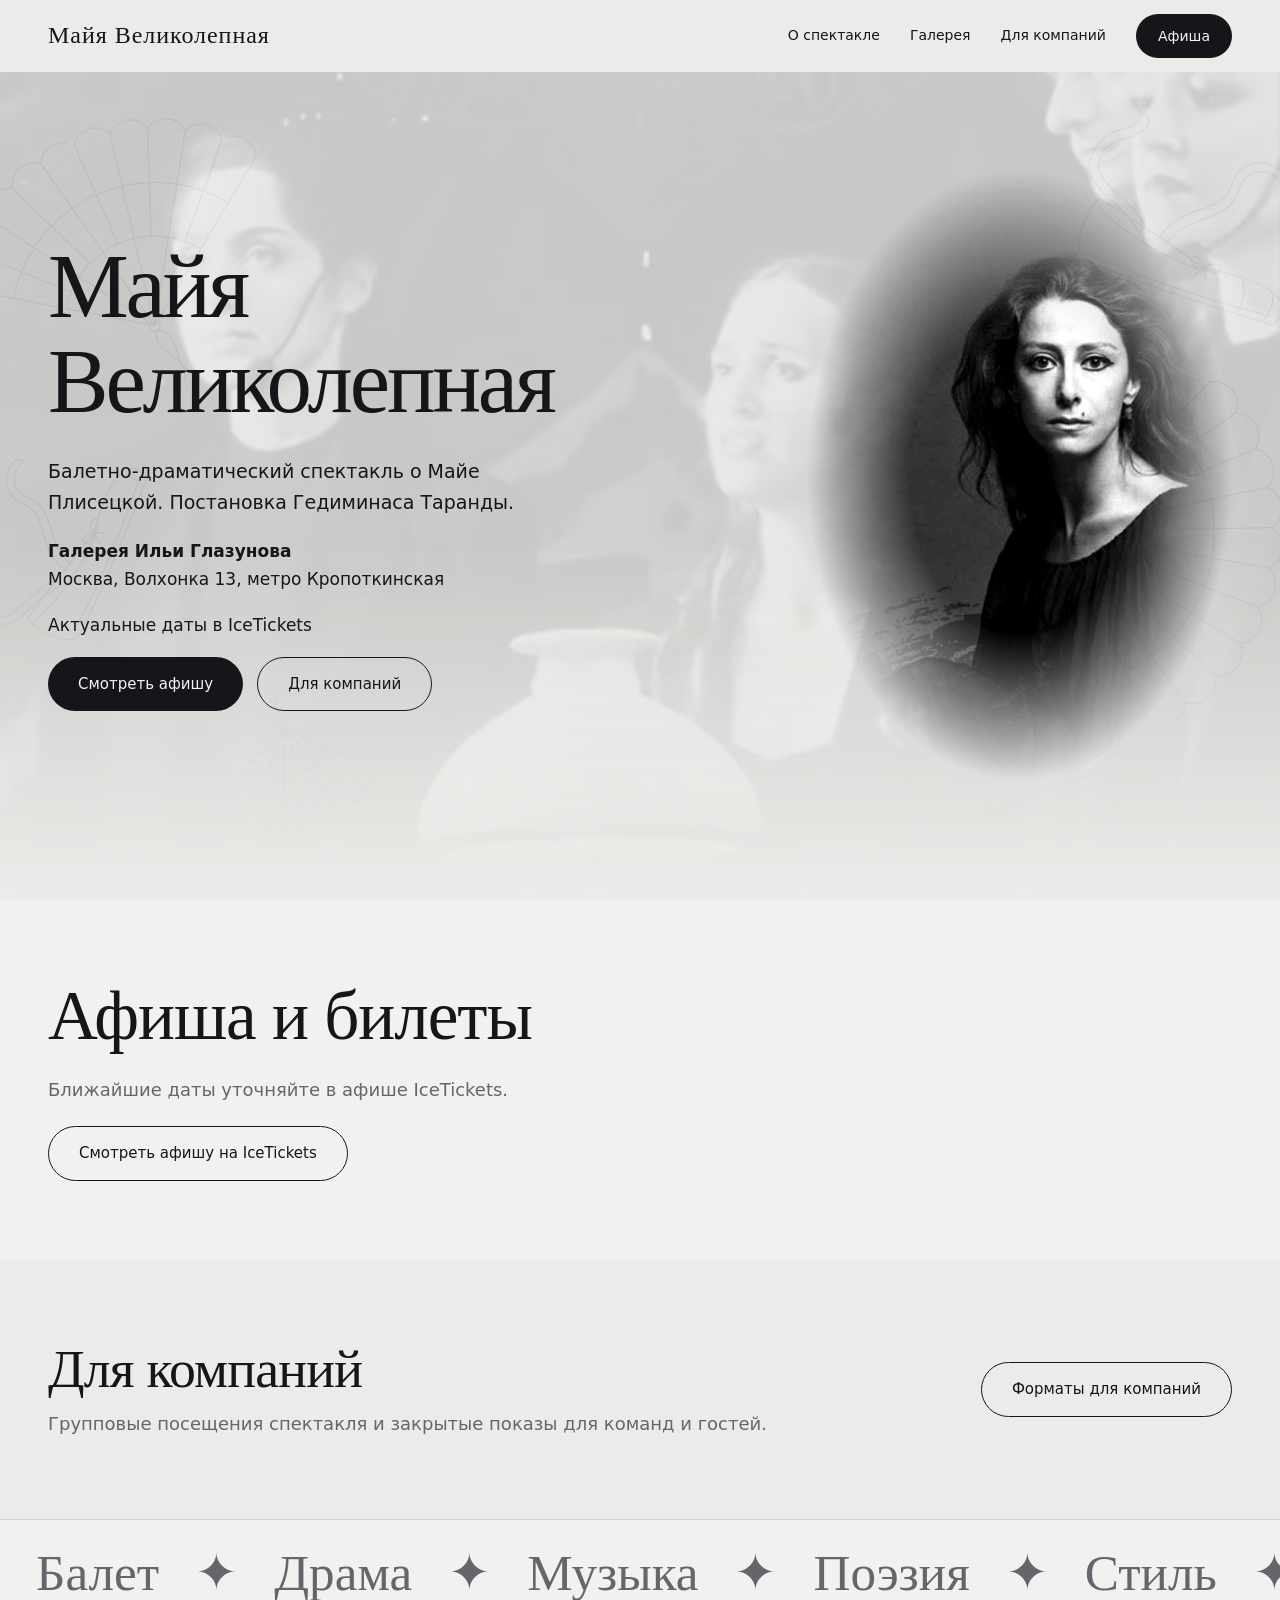
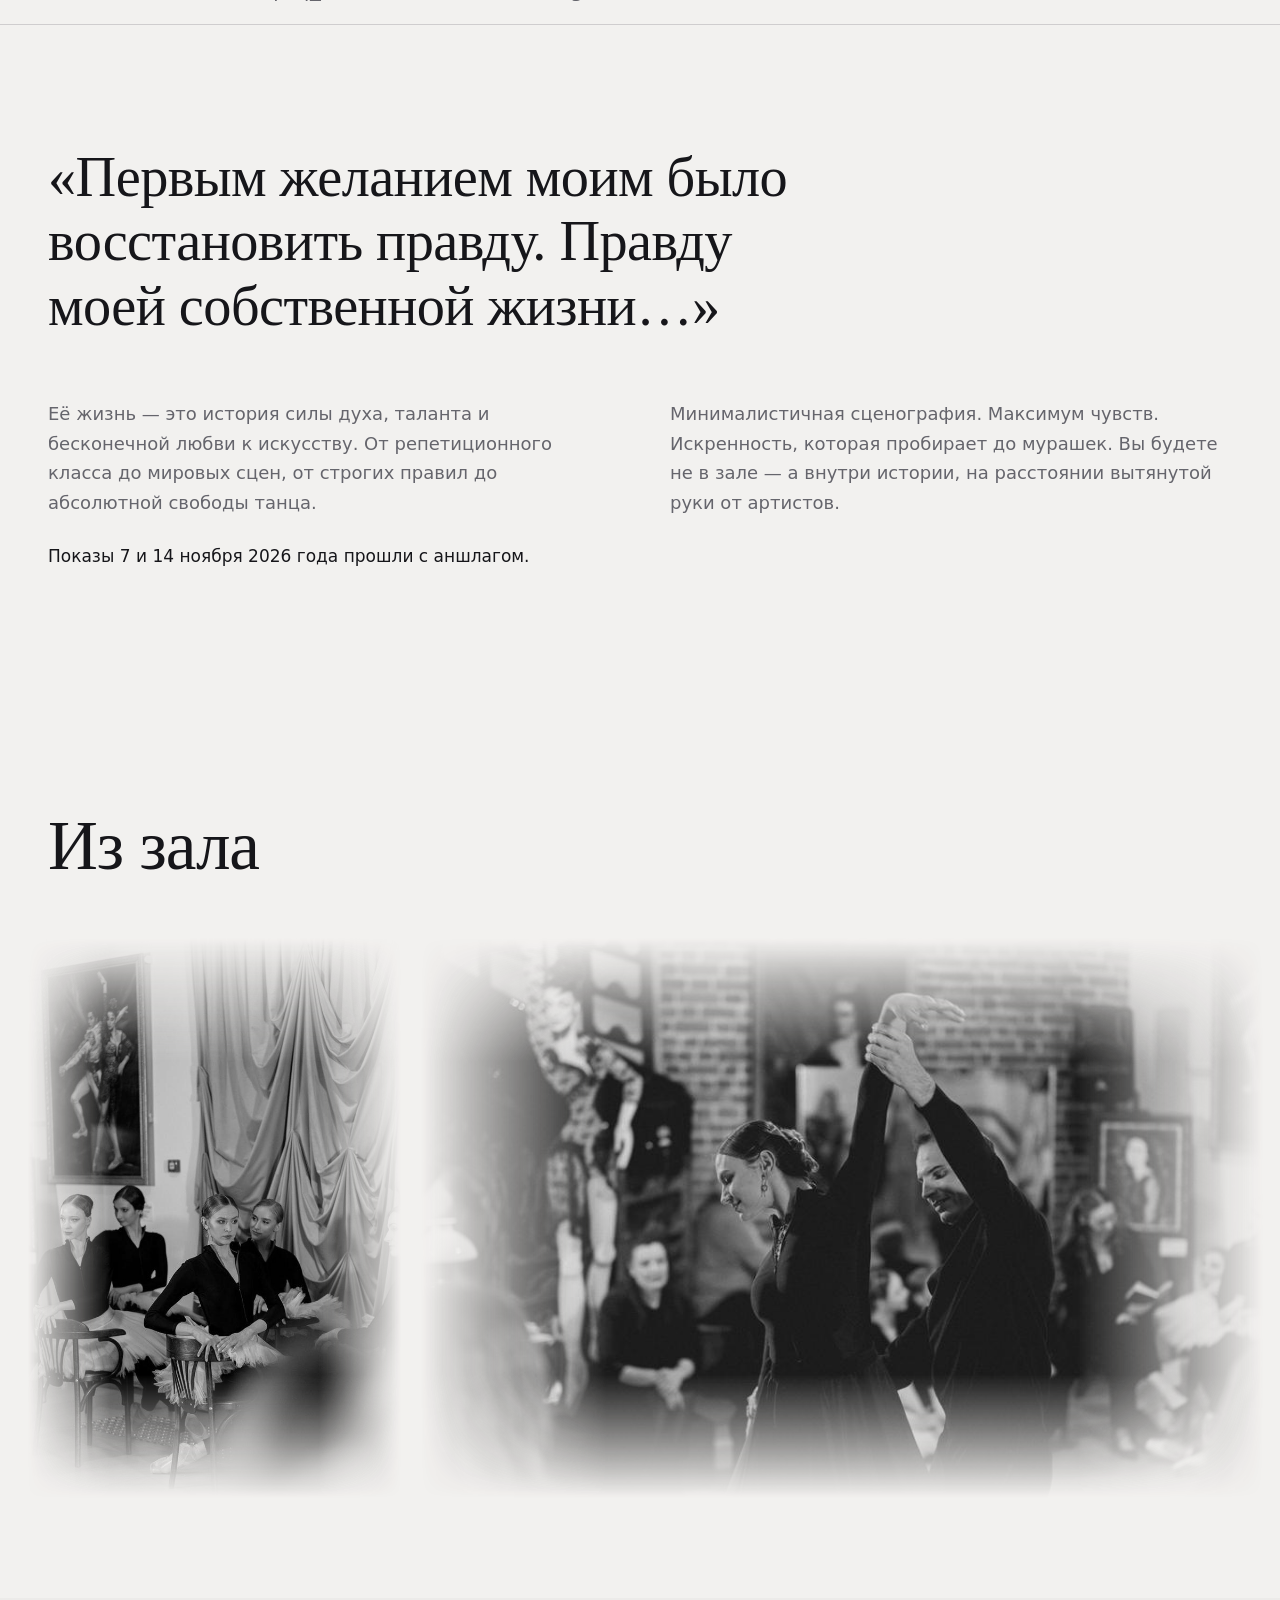
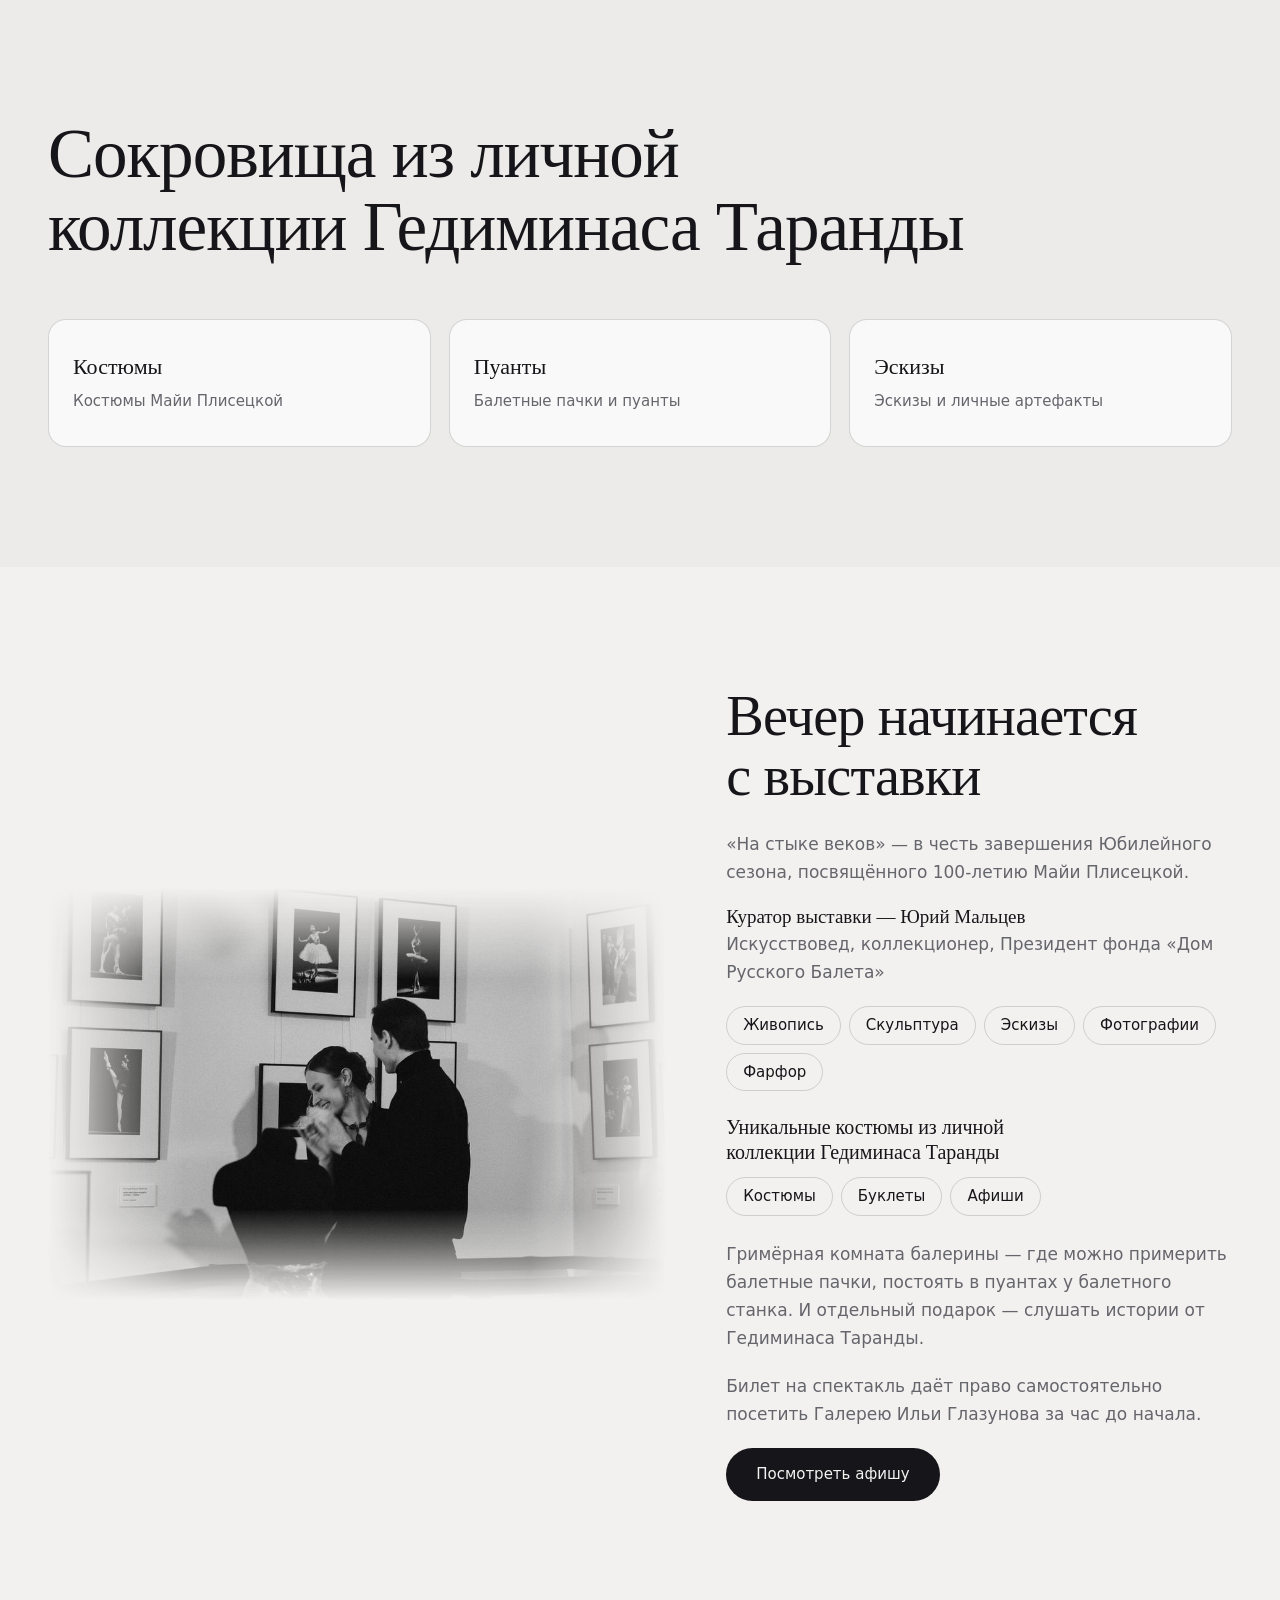
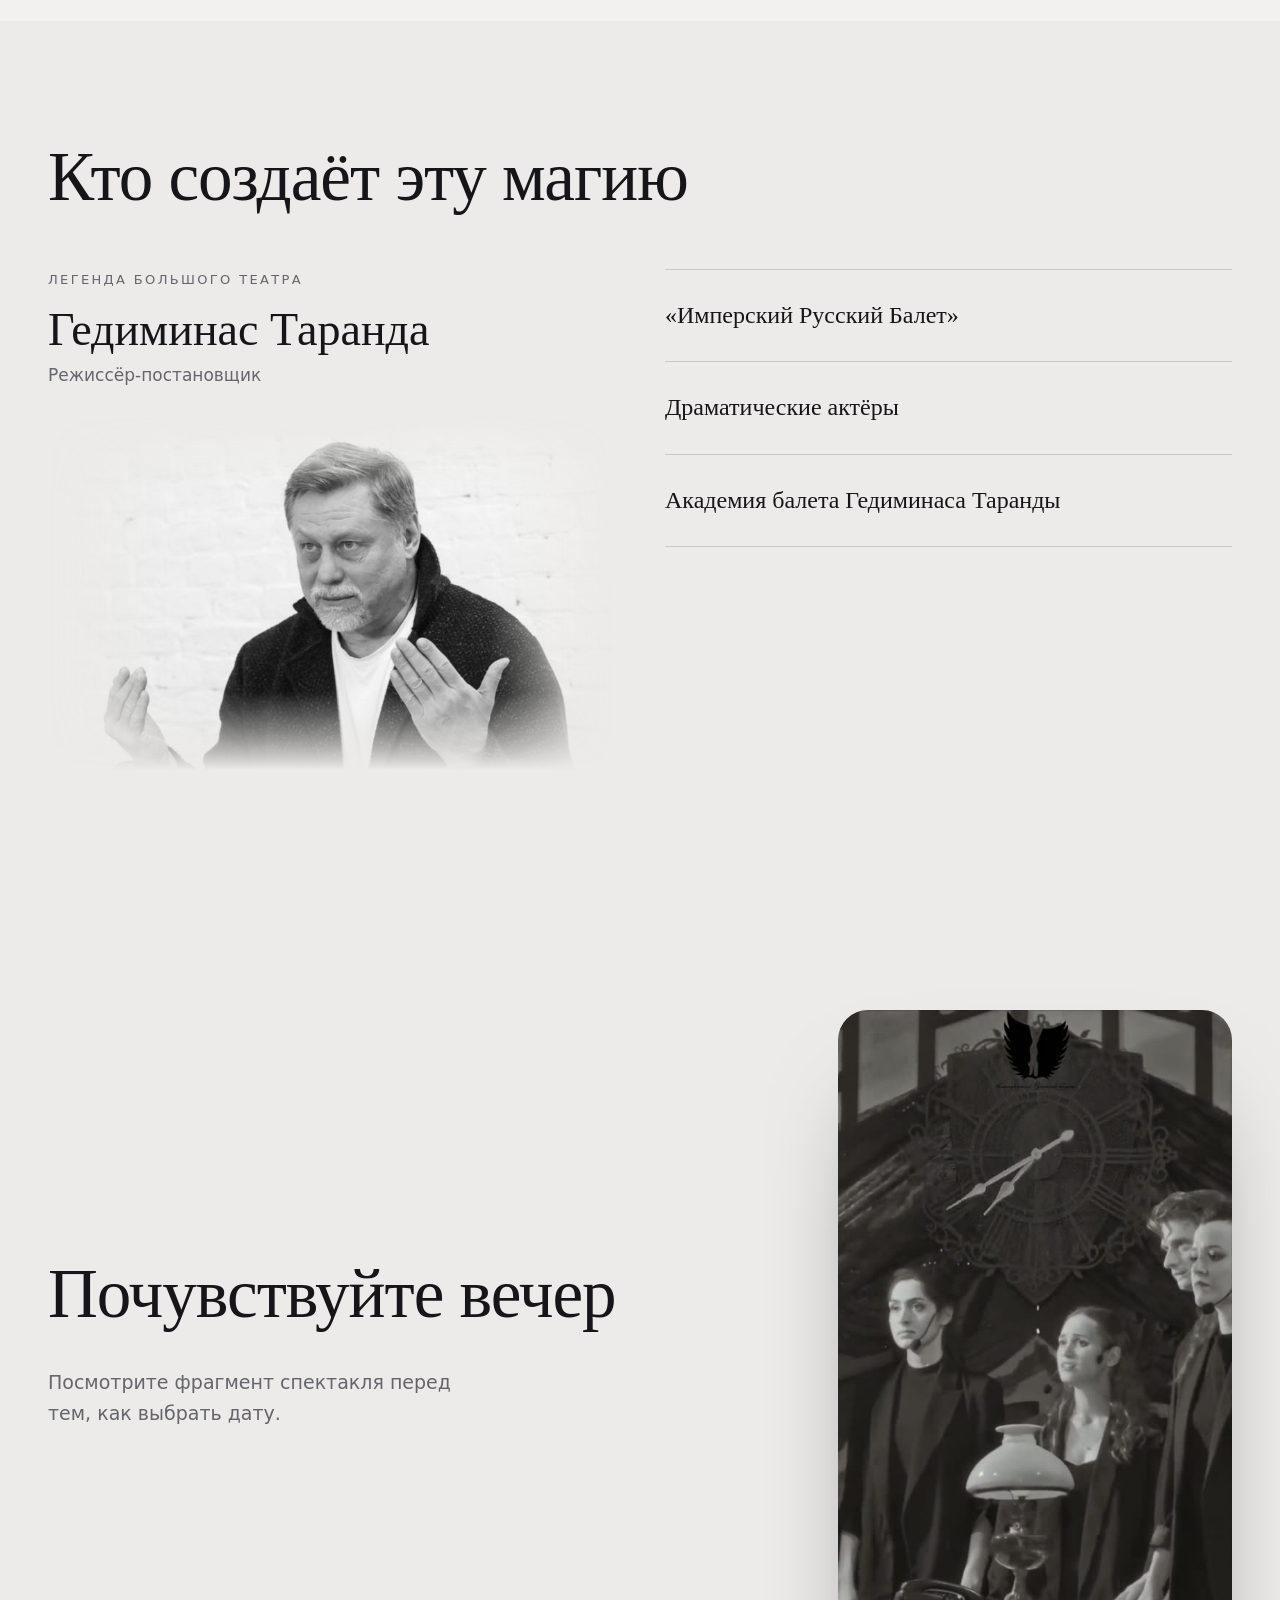
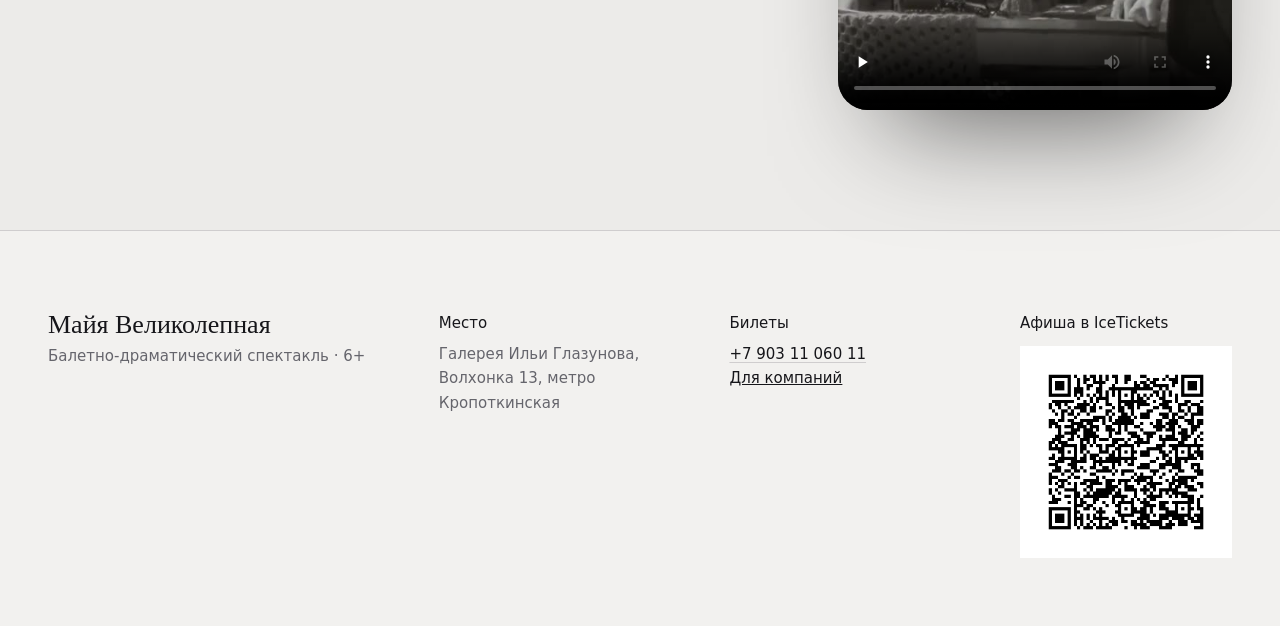
==== commit d451d629: "Добавить отдельную страницу для компаний и статус проекта" ====
--- a/index.html
+++ b/index.html
@@ -12,20 +12,13 @@
 <title>Майя Великолепная — спектакль о Майе Плисецкой в Москве</title>
 <link rel="icon" href="assets/photo-01.jpg" type="image/jpeg">
 <script defer src="site.js"></script>
+<script defer src="analytics.js"></script>
 <link rel="preconnect" href="https://fonts.googleapis.com"><link rel="preconnect" href="https://fonts.gstatic.com" crossorigin>
 <link href="https://fonts.googleapis.com/css2?family=Prata&family=Jost:wght@300;400;500&display=swap" rel="stylesheet">
+<link rel="stylesheet" href="shared.css">
 <style>
-:root{--bg:#ecebe9;--pane:rgba(247,246,244,.6);--sko:.09;--ink:#16161a;--mut:#65656c;--line:rgba(22,22,26,.16);--card:rgba(255,255,255,.7);--inv:#16161a;--invt:#f4f3f1;--red:#8d2b35;box-sizing:border-box;padding-top:env(safe-area-inset-top,0px);padding-bottom:env(safe-area-inset-bottom,0px)}
-@media(prefers-color-scheme:dark){:root:not([data-theme="light"]){--bg:#1a1a1d;--pane:rgba(29,29,32,.6);--sko:.12;--ink:#efeeec;--mut:#9a9aa2;--line:rgba(239,238,236,.18);--card:rgba(255,255,255,.05);--inv:#efeeec;--invt:#16161a}}
-:root[data-theme="dark"]{--bg:#1a1a1d;--pane:rgba(29,29,32,.6);--sko:.12;--ink:#efeeec;--mut:#9a9aa2;--line:rgba(239,238,236,.18);--card:rgba(255,255,255,.05);--inv:#efeeec;--invt:#16161a}
 html{scroll-behavior:smooth;scroll-padding-top:calc(72px + env(safe-area-inset-top,0px));scroll-padding-bottom:84px;background:var(--bg)}
-*{box-sizing:border-box;margin:0}
-body{background:transparent;color:var(--ink);font:300 17px/1.65 Jost,system-ui,sans-serif;overflow-x:hidden;-webkit-font-smoothing:antialiased}
-h1,h2,h3,.serif{font-family:Prata,Georgia,serif;font-weight:400;line-height:1.05}
-h1,h2,h3,.q{text-wrap:balance}p{text-wrap:pretty}
-img{display:block;max-width:100%}
-small,.facts,nav a,footer,{font-weight:400}
-:focus-visible{outline:2px solid var(--ink);outline-offset:3px}
+.q{text-wrap:balance}
 #bg{position:absolute;inset:0;width:100%;height:100%;object-fit:cover;z-index:-1;filter:grayscale(1) contrast(.9);opacity:.16}
 #hero:after{content:"";position:absolute;inset:0;z-index:-1;background:linear-gradient(to bottom,transparent 60%,var(--bg))}
 .team{display:grid;grid-template-columns:1fr 1fr;gap:50px;align-items:start}
@@ -36,25 +29,16 @@
 .vd p{color:var(--mut);font-size:19px;max-width:420px;margin:-20px 0 32px}
 .vf{position:relative;height:min(78vh,700px);aspect-ratio:9/16;border-radius:30px;overflow:hidden;box-shadow:0 60px 110px -50px rgba(0,0,0,.6)}
 .vf video{width:100%;height:100%;object-fit:cover;display:block}
-.wrap{max-width:1240px;margin:auto;padding:0 28px}
 section{padding:120px 0;position:relative}
-.pane{background:var(--pane)}
 header{position:fixed;top:env(safe-area-inset-top,0px);left:0;right:0;z-index:50;transition:.4s}
 header.s{background:var(--pane);backdrop-filter:blur(16px);-webkit-backdrop-filter:blur(16px);border-bottom:1px solid var(--line)}
 header .wrap{display:flex;align-items:center;justify-content:space-between;height:72px}
-.logo{white-space:nowrap;font-family:Prata,serif;font-size:24px;letter-spacing:.04em;text-decoration:none;color:var(--ink)}
 nav{display:flex;gap:30px;align-items:center}nav a:not(.btn){color:var(--ink);text-decoration:none;font-size:14px;opacity:.7;transition:.3s}nav a:not(.btn):hover{opacity:1}
-.btn{display:inline-flex;align-items:center;gap:12px;background:var(--inv);color:var(--invt);border:0;border-radius:99px;padding:16px 30px;font:400 15px Jost,sans-serif;cursor:pointer;text-decoration:none;transition:transform .25s,box-shadow .25s;position:relative;overflow:hidden}
-.btn:hover{box-shadow:0 14px 40px -12px rgba(0,0,0,.5)}
-.btn.o{background:transparent;color:var(--ink);border:1px solid var(--ink)}
-.btn.sm{padding:11px 22px;font-size:14px}
-.btn.sm{min-height:44px}
 #hero{overflow:hidden;isolation:isolate;min-height:100vh;display:flex;align-items:center;padding:130px 0 80px}
 #hero .wrap{display:grid;grid-template-columns:minmax(0,1.25fr) minmax(0,.75fr);gap:50px;align-items:center}
 h1{font-size:clamp(54px,7.1vw,98px);letter-spacing:-.035em}
 h1 span{display:block}
 .lead{max-width:470px;margin:26px 0 18px;font-size:19px;color:var(--mut)}.lead strong{color:var(--ink);font-weight:400}
-.cta{display:flex;gap:14px;flex-wrap:wrap}
 .arch{aspect-ratio:3/4.3;position:relative;overflow:hidden}
 .arch img{width:100%;height:100%;object-fit:cover;filter:grayscale(1) contrast(1.05);object-position:50% 0;transform-origin:50% 0;animation:z 18s ease-in-out infinite alternate}
 @keyframes z{to{transform:scale(1.05)}}
@@ -92,13 +76,9 @@
 #sk svg:nth-child(5){--s:clamp(140px,14vw,220px);--t:39s;--d:-25s;bottom:3vh;left:16vw;rotate:170deg}
 #sk svg:nth-child(6){--s:clamp(170px,20vw,300px);--t:29s;--d:-14s;bottom:-3vh;right:10vw;rotate:-10deg;scale:-1 1}
 
-[hidden]{display:none!important}
-.sr-only,.skip-link:not(:focus){position:absolute;width:1px;height:1px;padding:0;overflow:hidden;clip-path:inset(50%);white-space:nowrap}
-.skip-link:focus{position:fixed;top:12px;left:12px;z-index:150;background:var(--inv);color:var(--invt);padding:10px 18px}
 header{background:var(--bg)}
 nav a:not(.btn){opacity:1;min-height:44px;display:inline-flex;align-items:center}
 nav a:not(.btn):hover,footer a:hover{text-decoration:underline;text-underline-offset:4px}
-.btn{min-height:44px;justify-content:center;text-align:center;line-height:1.35}
 .venue{font-weight:400;color:var(--mut);margin-bottom:18px}.venue strong{color:var(--ink)}
 .next-show{color:var(--ink);font-weight:400;margin-bottom:18px;min-height:1.65em}
 .next-show span{margin-right:.45em}
@@ -106,16 +86,17 @@
 .next-show time{white-space:nowrap;font-weight:500}
 .motion-control{position:absolute;right:28px;bottom:22px;min-height:44px;padding:8px 14px;border:1px solid var(--line);border-radius:99px;background:var(--bg);color:var(--ink);font:inherit;font-size:14px;cursor:pointer}
 #dates,#corporate{padding:80px 0}
-#dates h2,.corporate h2{margin-bottom:22px}
+#dates h2,.corporate-teaser h2{margin-bottom:22px}
 #ticket-price{font-weight:500;margin-bottom:8px}
-#schedule-note,.corporate p:not(.ey){color:var(--mut);font-size:18px}
+#schedule-note,.corporate-teaser p{color:var(--mut);font-size:18px}
 #rows{margin-top:18px;border-top:1px solid var(--line)}
 .row{display:flex;align-items:center;justify-content:space-between;gap:16px;padding:18px 0;border-bottom:1px solid var(--line)}
 .row time{display:grid;gap:3px}.row time strong{font:400 clamp(22px,3vw,34px) Prata,Georgia,serif}
 .row time span{color:var(--mut);font-size:15px;font-weight:400}
-.schedule-link{margin-top:22px}.corporate{display:grid;grid-template-columns:1fr 1fr;align-items:center;gap:52px}
-.corporate h2{font-size:clamp(34px,4.5vw,60px);margin:0}
-.corporate .cta{margin-top:22px;gap:10px}.corporate .btn{padding:12px 22px}
+.schedule-link{margin-top:22px}
+.corporate-teaser{display:grid;grid-template-columns:1fr auto;align-items:center;gap:32px}
+.corporate-teaser h2{font-size:clamp(32px,4.2vw,54px);margin-bottom:12px}
+.corporate-teaser .btn{justify-self:start}
 .treas .ph{display:flex;min-height:128px;flex-direction:column;justify-content:center;gap:9px;border:1px solid var(--line);border-radius:18px;padding:22px 24px;background:var(--card);color:var(--ink);text-decoration:none}
 .ph strong{font:400 22px Prata,Georgia,serif}.ph span{color:var(--mut);font-size:15px}
 .ph:hover strong{text-decoration:underline;text-underline-offset:5px}
@@ -131,8 +112,7 @@
   #sk svg:nth-child(n+5),nav a.nav-secondary{display:none}
   .logo{font-size:clamp(14px,3.8vw,19px);white-space:normal}
   nav{gap:12px;flex-shrink:0}header .wrap{gap:12px;height:64px}
-  .wrap{padding-inline:20px}
-  .vd,.two,.ex,footer .wrap,.treas,.team,.corporate{grid-template-columns:1fr;gap:24px}
+  .vd,.two,.ex,footer .wrap,.treas,.team,.corporate-teaser{grid-template-columns:1fr;gap:24px}
   .vf{height:auto;width:min(100%,340px);margin:auto}
   section,#dates,#corporate{padding:52px 0}
   #hero{min-height:auto;padding:95px 0 32px}
@@ -141,14 +121,13 @@
   h2{margin-bottom:28px}
   .lead{margin:16px 0 12px;font-size:17px}
   .venue,.next-show{font-size:15px;margin-bottom:12px}
-  .cta{gap:9px}.cta .btn{padding:11px 17px}
   .arch{width:min(44vw,230px);aspect-ratio:4/4.1;justify-self:center}
   .vd p{margin:0}
   .bar{display:flex;position:fixed;left:12px;right:12px;bottom:calc(12px + env(safe-area-inset-bottom,0px));z-index:40}
   .bar .btn{width:100%;background:#8d2b35;color:#fff;padding-block:12px}
   footer{padding:48px 0 calc(84px + env(safe-area-inset-bottom,0px))}
 }
-@media(prefers-reduced-motion:reduce){html{scroll-behavior:auto}.btn,.rail img{transition:none}}
+@media(prefers-reduced-motion:reduce){html{scroll-behavior:auto}.rail img{transition:none}}
 </style></head><body>
 <svg width="0" height="0" style="position:absolute" aria-hidden="true" focusable="false">
 <symbol id="sk-fan" viewBox="0 0 200 200">
@@ -173,7 +152,7 @@
   <nav aria-label="Основное меню">
     <a class="nav-secondary" href="#about">О спектакле</a>
     <a class="nav-secondary" href="#gal">Галерея</a>
-    <a href="#corporate">Для компаний</a>
+    <a href="corporate/">Для компаний</a>
     <a class="btn sm nav-secondary" href="#dates">Афиша</a>
   </nav>
 </div></header>
@@ -189,7 +168,7 @@
       <p class="next-show" id="next-show"><span>Актуальные даты в IceTickets</span> <time hidden></time></p>
       <div class="cta">
         <a class="btn" id="show-cta" href="#dates">Выбрать дату</a>
-        <a class="btn o" href="#corporate">Для компаний</a>
+        <a class="btn o" href="corporate/">Для компаний</a>
       </div>
     </div>
     <div class="arch"><img src="assets/photo-01.jpg" width="633" height="1125" fetchpriority="high" alt="Майя Плисецкая"></div>
@@ -220,20 +199,13 @@
   </div>
 </section>
 
-<section id="corporate">
-  <div class="wrap corporate">
+<section id="corporate" aria-labelledby="corporate-teaser-title">
+  <div class="wrap corporate-teaser">
     <div>
-      <p class="ey">Для компаний</p>
-      <h2>Групповые посещения и закрытые показы</h2>
+      <h2 id="corporate-teaser-title">Для компаний</h2>
+      <p>Групповые посещения спектакля и закрытые показы для команд и гостей.</p>
     </div>
-    <div>
-      <p>Планируете вечер для команды, партнёров или гостей? Обсудим групповой визит на спектакль или отдельный показ. Расскажите, сколько гостей вы ждёте и на какую дату ориентируетесь.</p>
-      <div class="cta">
-        <a class="btn" data-corporate="telegram" href="https://t.me/Ekaterina_Churkina" target="_blank" rel="noopener noreferrer">Написать в Telegram</a>
-        <a class="btn o" data-corporate="phone" href="tel:+79859230996">Позвонить</a>
-        <a class="btn o" data-corporate="email" href="mailto:tarandadenis15@gmail.com?subject=%D0%9C%D0%B0%D0%B9%D1%8F%20%D0%92%D0%B5%D0%BB%D0%B8%D0%BA%D0%BE%D0%BB%D0%B5%D0%BF%D0%BD%D0%B0%D1%8F%20%E2%80%94%20%D0%B4%D0%BB%D1%8F%20%D0%BA%D0%BE%D0%BC%D0%BF%D0%B0%D0%BD%D0%B8%D0%B9">Написать на почту</a>
-      </div>
-    </div>
+    <a class="btn o" href="corporate/">Форматы для компаний</a>
   </div>
 </section>
 
@@ -279,7 +251,7 @@
   <div class="wrap">
     <div><b class="serif footer-title">Майя Великолепная</b>Балетно-драматический спектакль · 6+</div>
     <div><b>Место</b>Галерея Ильи Глазунова, Волхонка&nbsp;13, метро Кропоткинская</div>
-    <div><b>Билеты</b><a href="tel:+79031106011">+7 903 11 060 11</a><br><a href="#corporate">Для компаний</a></div>
+    <div><b>Билеты</b><a href="tel:+79031106011">+7 903 11 060 11</a><br><a href="corporate/">Для компаний</a></div>
     <div><b>Афиша в IceTickets</b><a class="qr" data-buy href="https://icetickets.ru/meropriyatie/-baletno-dramaticheskiy-spektakl-mayya-velikolepnaya--000044326" target="_blank" rel="noopener noreferrer" aria-label="Открыть афишу в IceTickets"><img src="assets/qr-tickets.png" width="180" height="180" alt="QR-код афиши в IceTickets" loading="lazy"></a></div>
   </div>
 </footer>
--- a/shared.css
+++ b/shared.css
@@ -0,0 +1,160 @@
+:root {
+  --bg: #ecebe9;
+  --pane: rgba(247, 246, 244, .6);
+  --ink: #16161a;
+  --mut: #65656c;
+  --line: rgba(22, 22, 26, .16);
+  --card: rgba(255, 255, 255, .7);
+  --inv: #16161a;
+  --invt: #f4f3f1;
+  --red: #8d2b35;
+  --sko: .09;
+  padding-block: env(safe-area-inset-top, 0px) env(safe-area-inset-bottom, 0px);
+}
+
+@media (prefers-color-scheme: dark) {
+  :root:not([data-theme="light"]) {
+    --bg: #1a1a1d;
+    --pane: rgba(29, 29, 32, .6);
+    --ink: #efeeec;
+    --mut: #9a9aa2;
+    --line: rgba(239, 238, 236, .18);
+    --card: rgba(255, 255, 255, .05);
+    --inv: #efeeec;
+    --invt: #16161a;
+    --sko: .12;
+  }
+}
+
+:root[data-theme="dark"] {
+  --bg: #1a1a1d;
+  --pane: rgba(29, 29, 32, .6);
+  --ink: #efeeec;
+  --mut: #9a9aa2;
+  --line: rgba(239, 238, 236, .18);
+  --card: rgba(255, 255, 255, .05);
+  --inv: #efeeec;
+  --invt: #16161a;
+  --sko: .12;
+}
+
+html { background: var(--bg); }
+
+* {
+  box-sizing: border-box;
+  margin: 0;
+}
+
+body {
+  background: transparent;
+  color: var(--ink);
+  font: 300 17px/1.65 Jost, system-ui, sans-serif;
+  overflow-x: hidden;
+  -webkit-font-smoothing: antialiased;
+}
+
+h1, h2, h3, .serif {
+  font-family: Prata, Georgia, serif;
+  font-weight: 400;
+  line-height: 1.05;
+}
+
+h1, h2, h3 { text-wrap: balance; }
+p { text-wrap: pretty; }
+
+img {
+  display: block;
+  max-width: 100%;
+}
+
+:focus-visible {
+  outline: 2px solid var(--ink);
+  outline-offset: 3px;
+}
+
+.wrap {
+  max-width: 1240px;
+  margin-inline: auto;
+  padding-inline: 28px;
+}
+
+.pane { background: var(--pane); }
+
+.logo {
+  color: var(--ink);
+  font-family: Prata, Georgia, serif;
+  font-size: 24px;
+  letter-spacing: .04em;
+  text-decoration: none;
+  white-space: nowrap;
+}
+
+.btn {
+  display: inline-flex;
+  align-items: center;
+  justify-content: center;
+  gap: 12px;
+  min-height: 44px;
+  padding: 16px 30px;
+  border: 0;
+  border-radius: 99px;
+  background: var(--inv);
+  color: var(--invt);
+  font: 400 15px/1.35 Jost, system-ui, sans-serif;
+  text-align: center;
+  text-decoration: none;
+  cursor: pointer;
+  transition: box-shadow .25s;
+}
+
+.btn:hover { box-shadow: 0 14px 40px -12px rgba(0, 0, 0, .5); }
+
+.btn.o {
+  border: 1px solid var(--ink);
+  background: transparent;
+  color: var(--ink);
+}
+
+.btn.sm {
+  padding: 11px 22px;
+  font-size: 14px;
+}
+
+.cta {
+  display: flex;
+  flex-wrap: wrap;
+  gap: 14px;
+}
+
+[hidden] { display: none !important; }
+
+.sr-only,
+.skip-link:not(:focus) {
+  position: absolute;
+  width: 1px;
+  height: 1px;
+  padding: 0;
+  overflow: hidden;
+  clip-path: inset(50%);
+  white-space: nowrap;
+}
+
+.skip-link:focus {
+  position: fixed;
+  top: 12px;
+  left: 12px;
+  z-index: 150;
+  padding: 10px 18px;
+  background: var(--inv);
+  color: var(--invt);
+}
+
+@media (max-width: 900px) {
+  .wrap { padding-inline: 20px; }
+  .cta { gap: 9px; }
+  .cta .btn { padding: 11px 17px; }
+}
+
+@media (prefers-reduced-motion: reduce) {
+  .btn { transition: none; }
+}
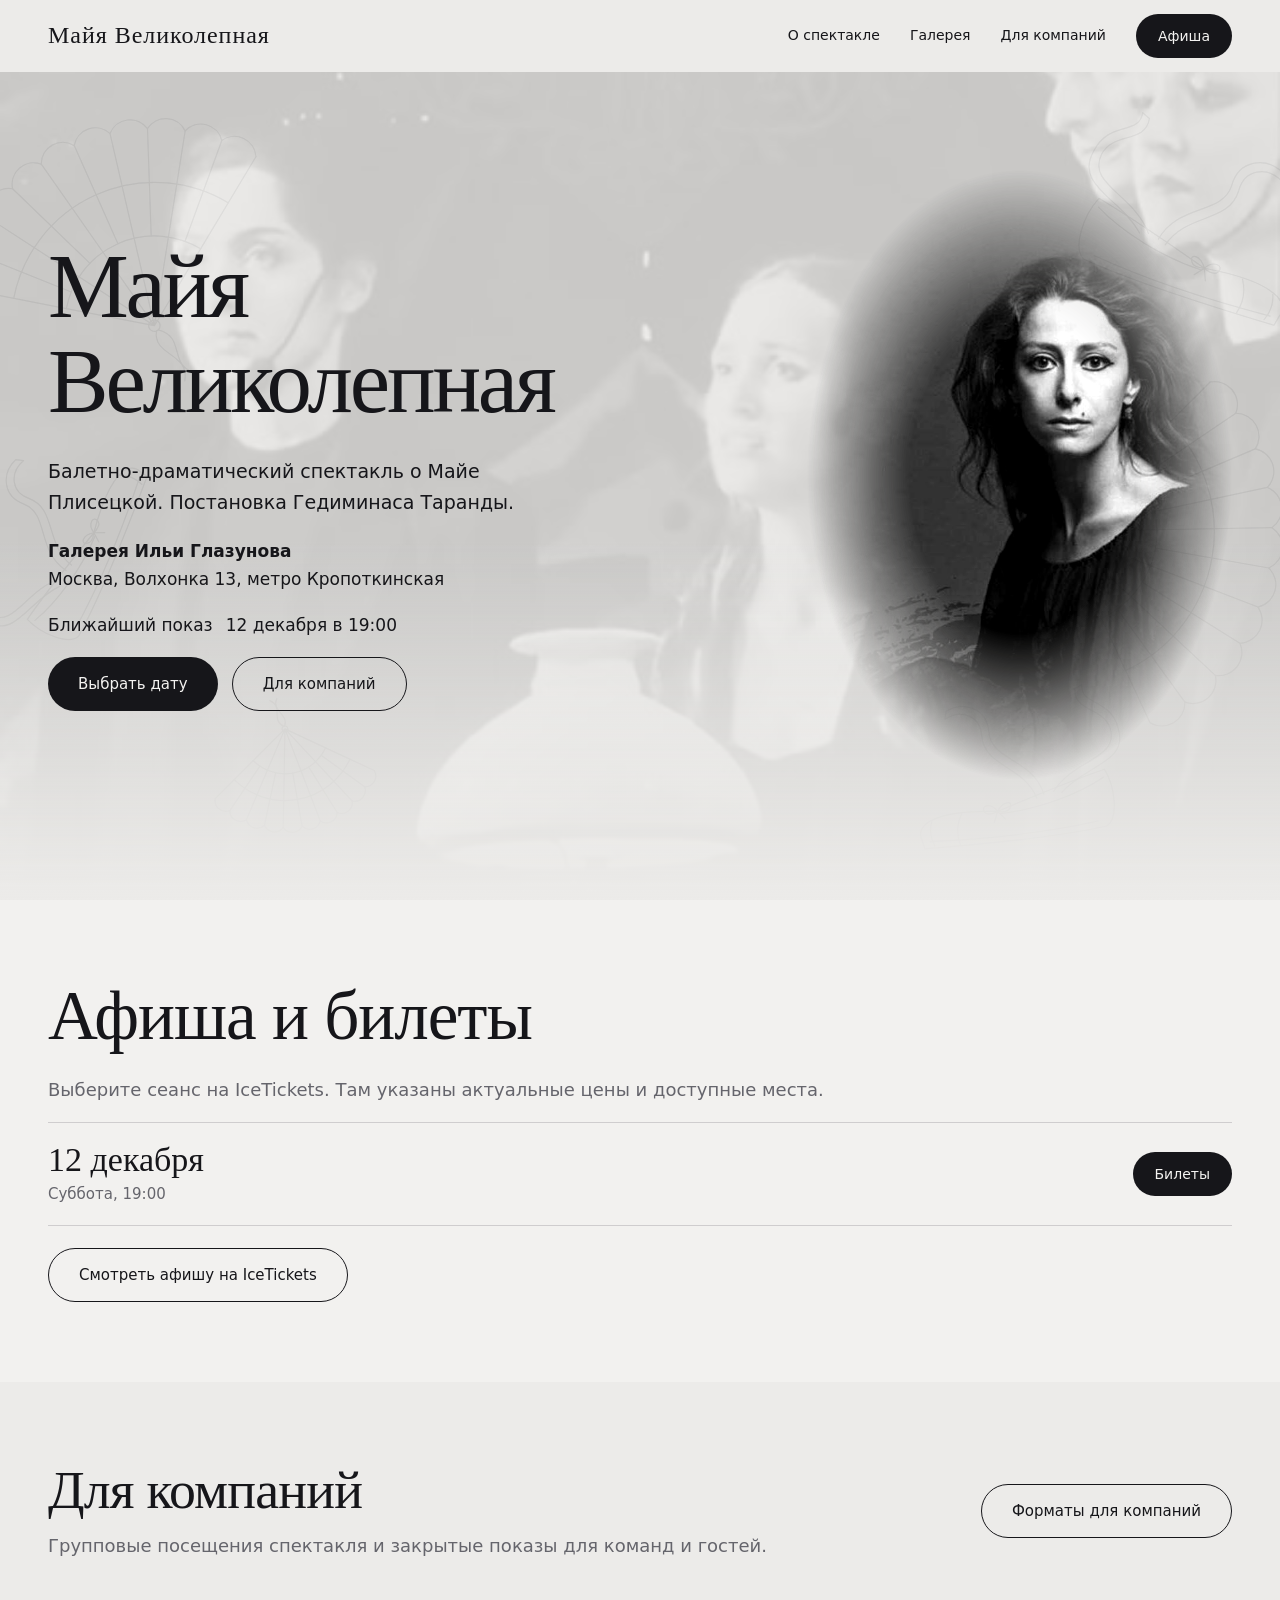
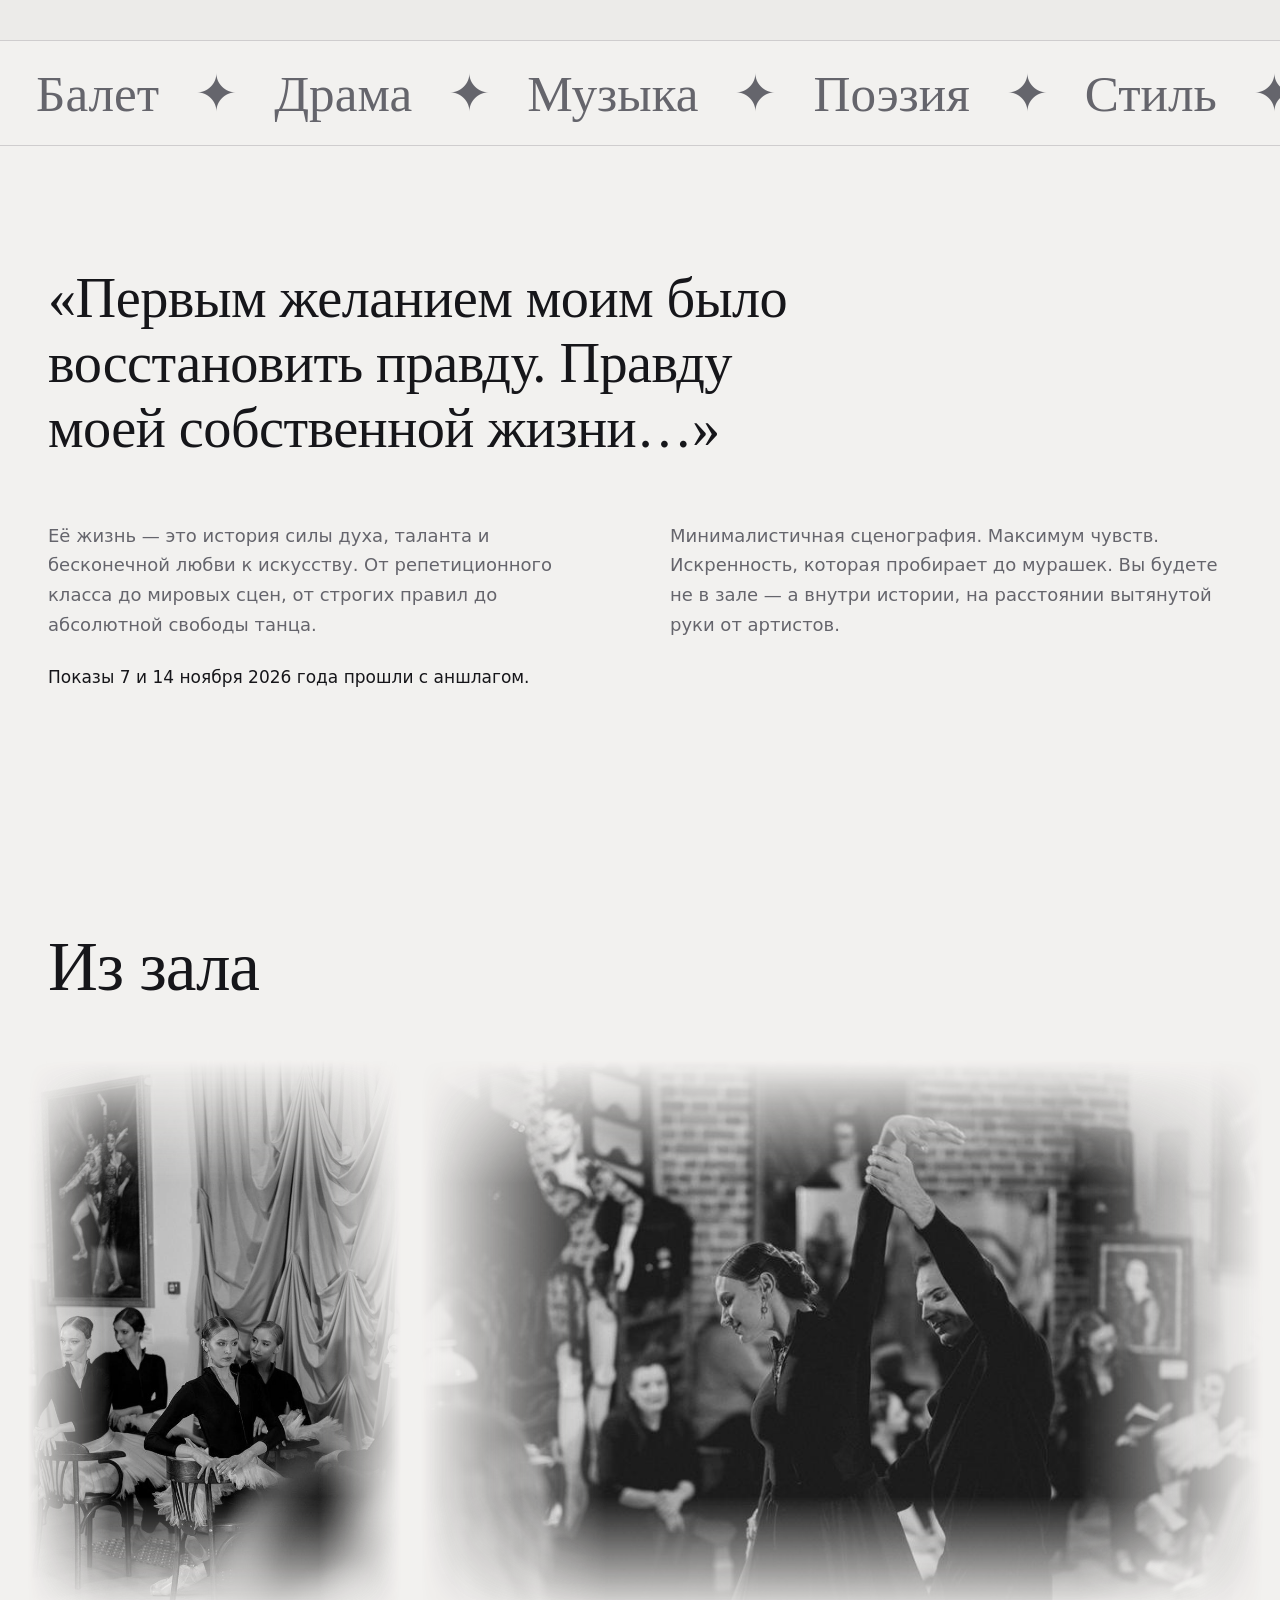
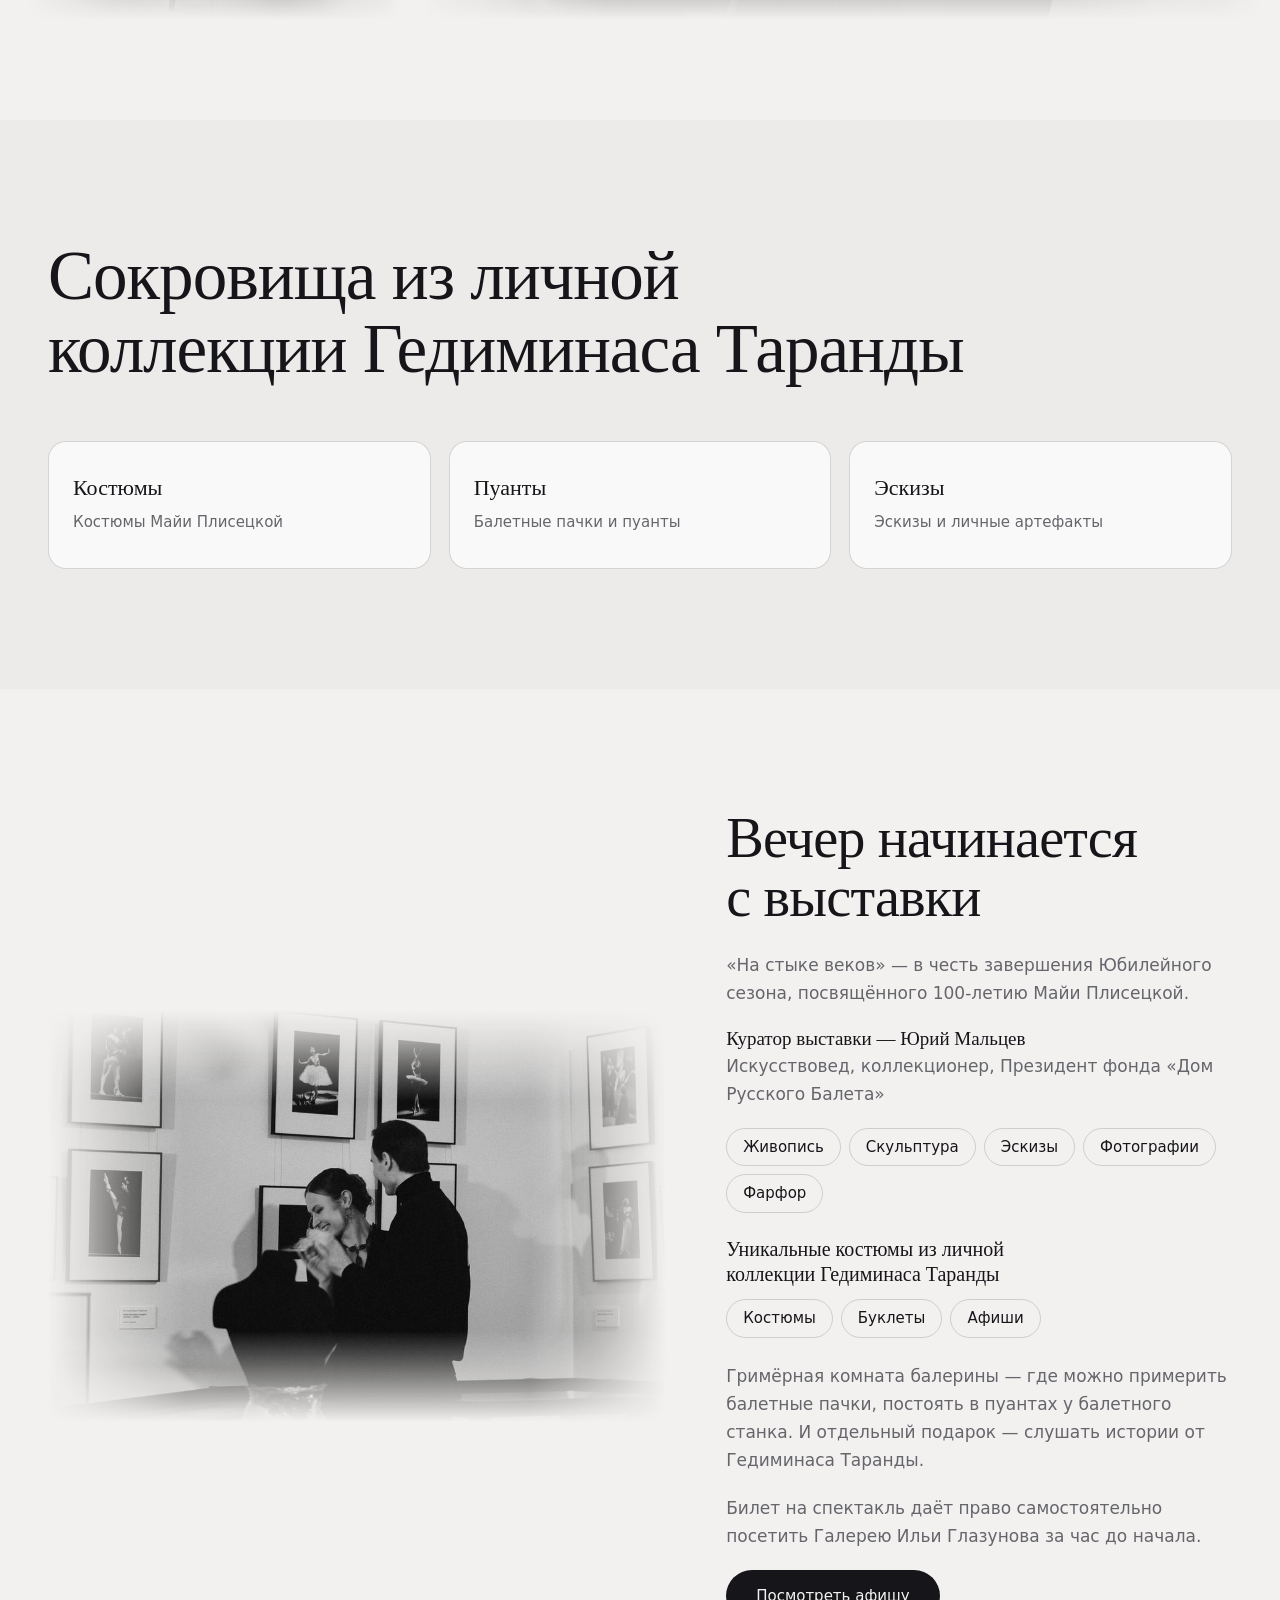
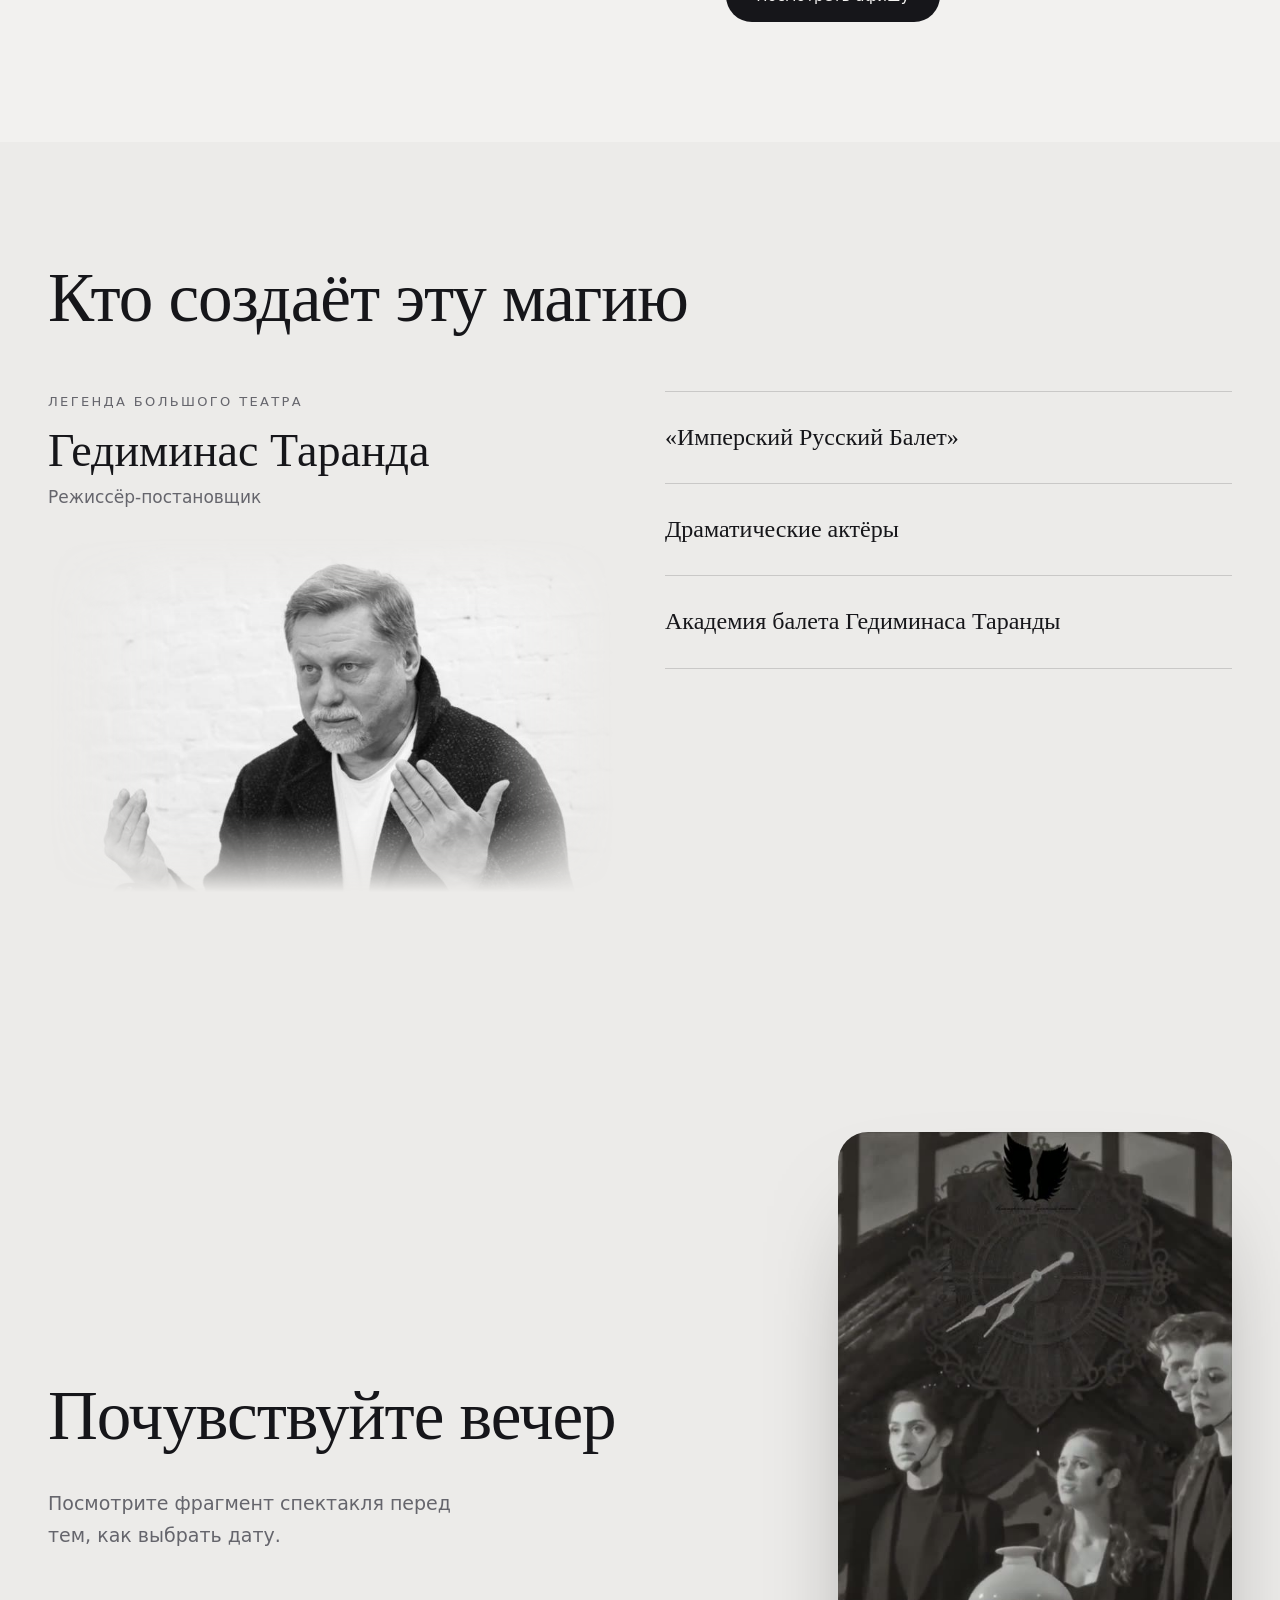
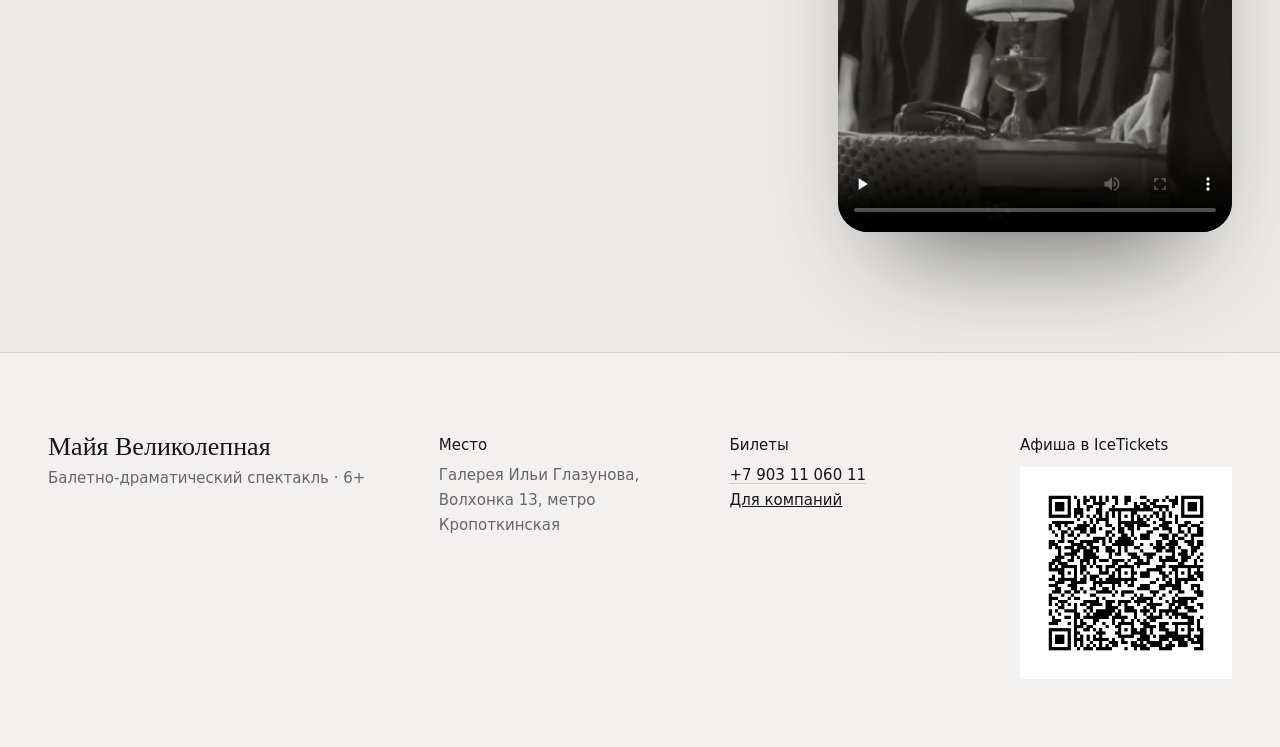
==== commit 53358fb7: "Добавить показ 12 декабря в афишу" ====
--- a/index.html
+++ b/index.html
@@ -194,6 +194,10 @@
         <time datetime="2026-12-05T19:00:00+03:00"><strong>5 декабря</strong><span>Суббота, 19:00</span></time>
         <a class="btn sm" data-buy data-show-date="2026-12-05" href="https://icetickets.ru/event_tickets/?guid=48a9075d-bb23-11f1-966a-bc2411ce60eb" target="_blank" rel="noopener noreferrer" aria-label="Билеты на 5 декабря в 19:00 на IceTickets">Билеты</a>
       </div>
+      <div class="row">
+        <time datetime="2026-12-12T19:00:00+03:00"><strong>12 декабря</strong><span>Суббота, 19:00</span></time>
+        <a class="btn sm" data-buy data-show-date="2026-12-12" href="https://icetickets.ru/event_tickets/?guid=98c5bd3d-d29e-11f1-966a-bc2411ce60eb" target="_blank" rel="noopener noreferrer" aria-label="Билеты на 12 декабря в 19:00 на IceTickets">Билеты</a>
+      </div>
     </div>
     <a class="btn o schedule-link" data-buy href="https://icetickets.ru/meropriyatie/-baletno-dramaticheskiy-spektakl-mayya-velikolepnaya--000044326" target="_blank" rel="noopener noreferrer">Смотреть афишу на IceTickets</a>
   </div>
